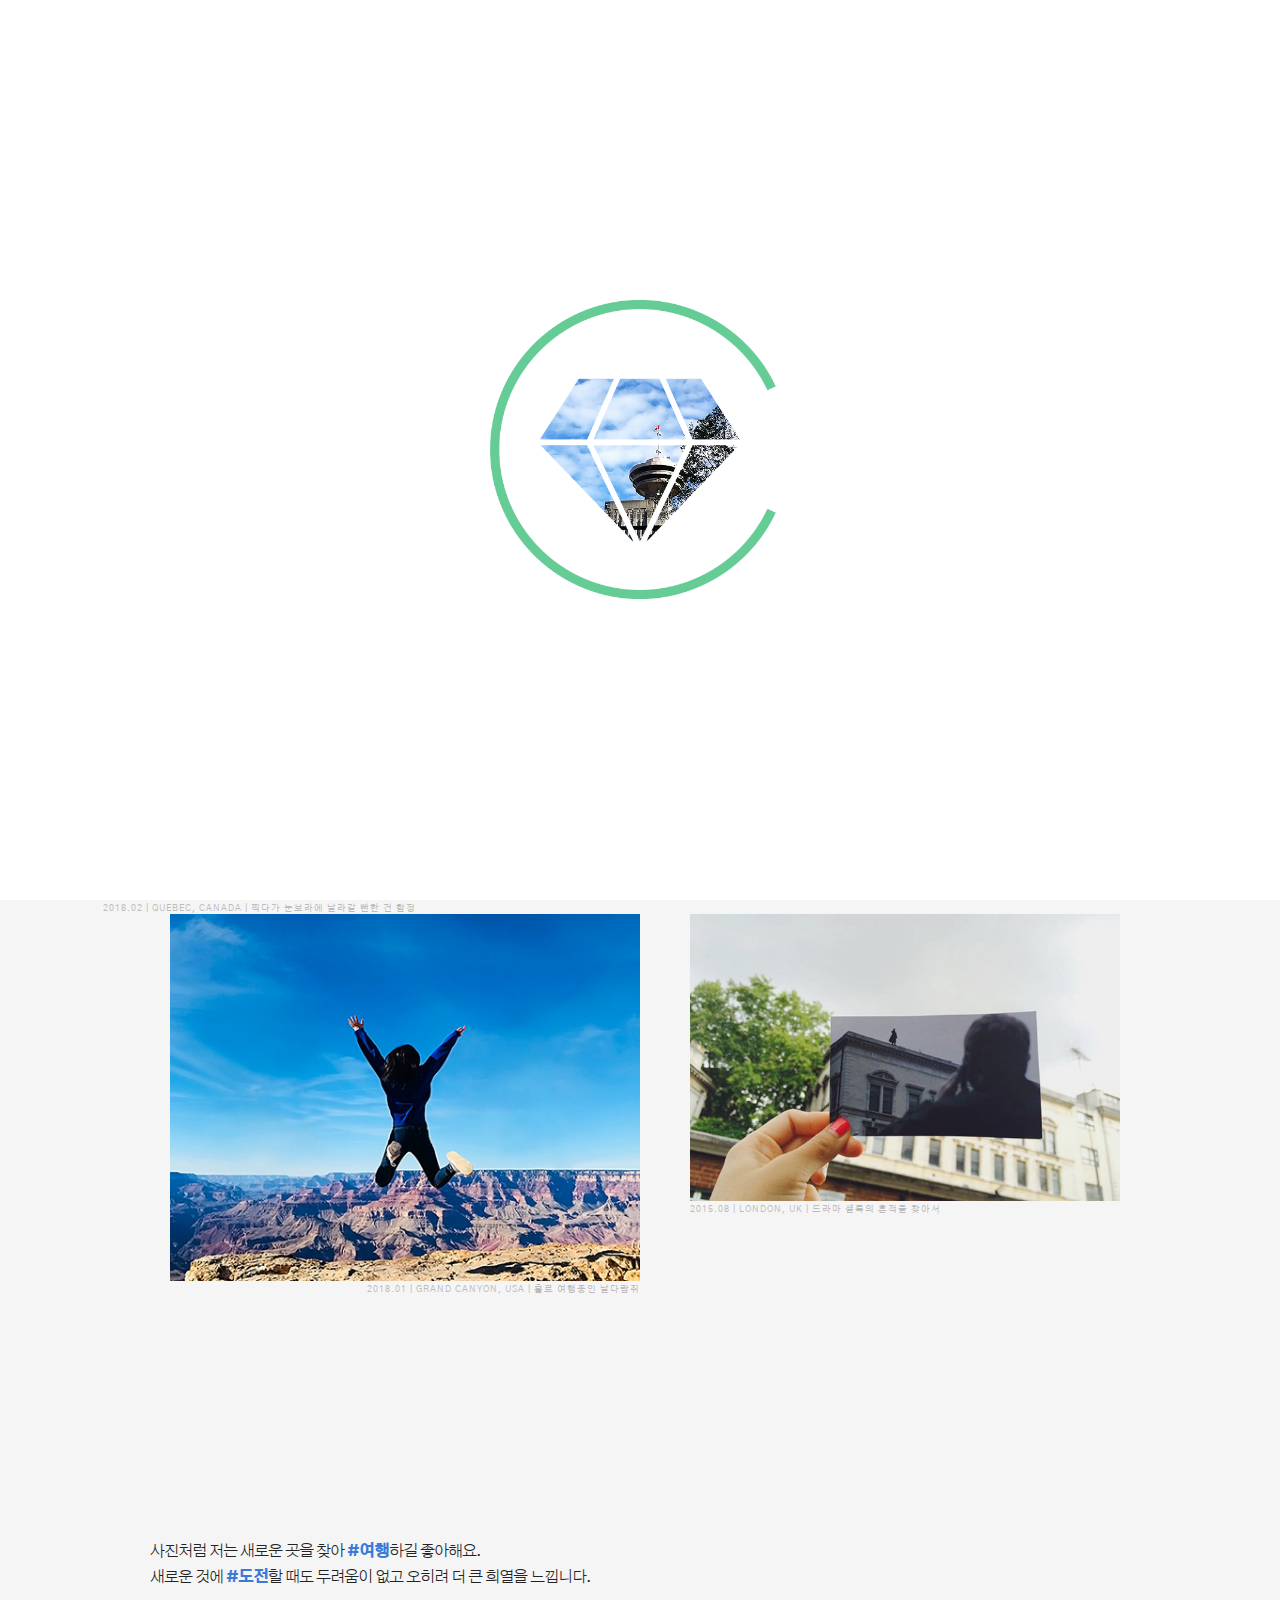
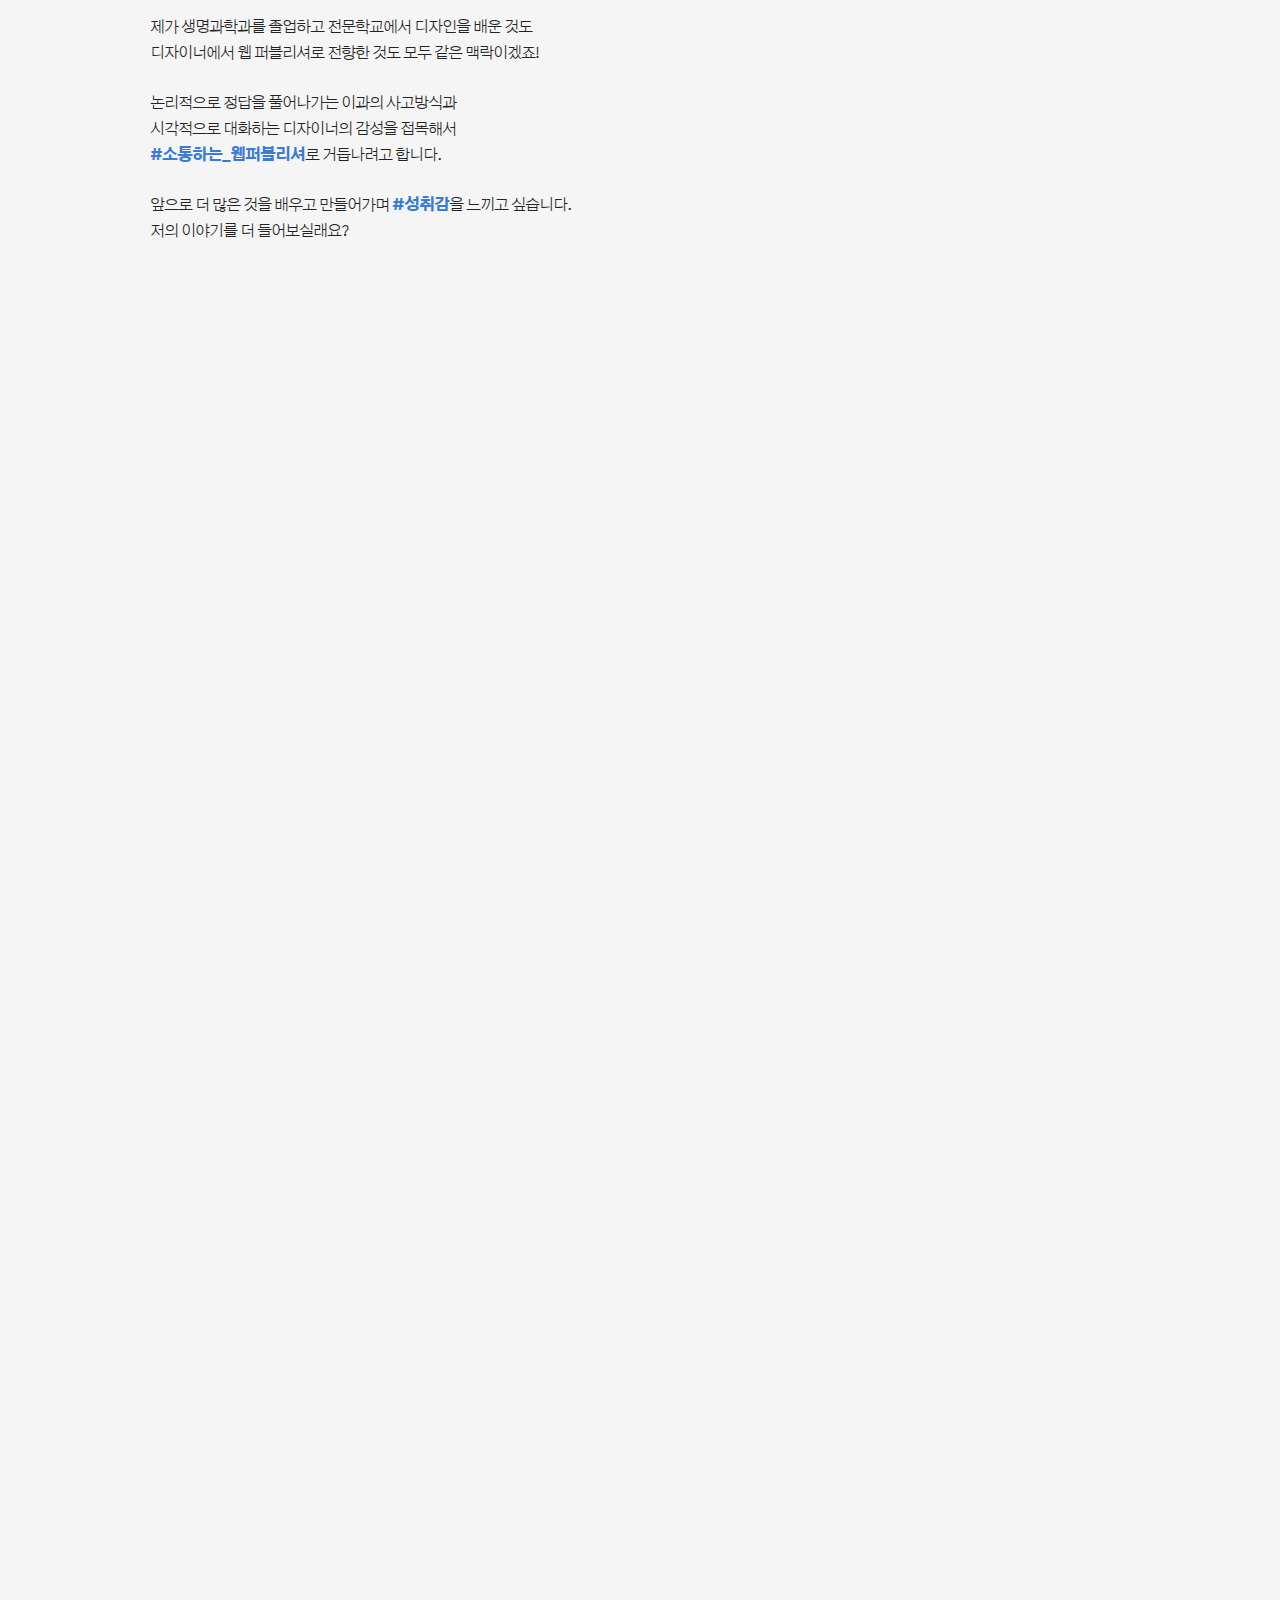
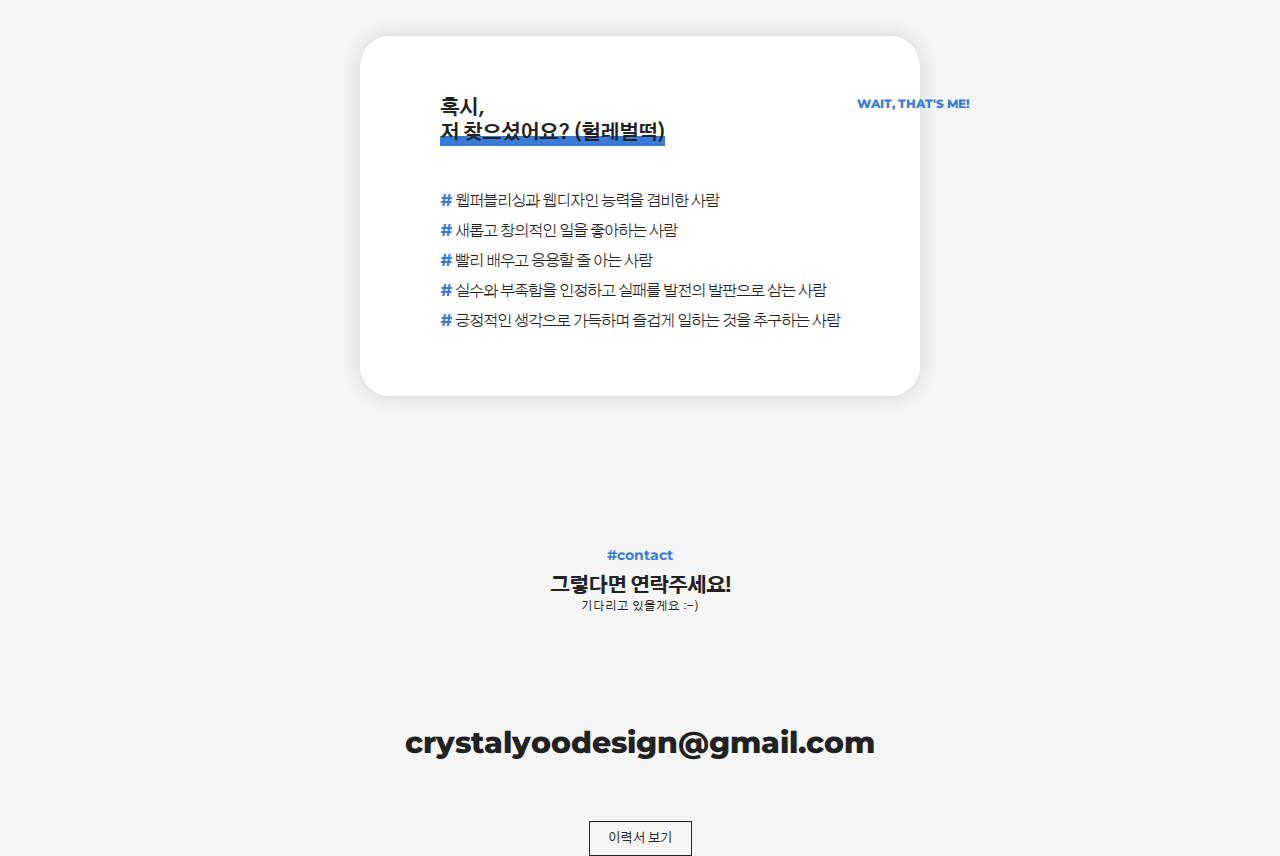
==== index.html @ b1b0efd7 "Add files via upload" ====
<!DOCTYPE HTML>
<html lang='ko'>
<head>
	<title>유수정 | 웹퍼블리셔 포트폴리오</title>
	<meta charset='utf-8'>
	<meta name='viewport' content='width=device-width, initial-scale=1.0'>
	
	<meta name='Title' content="Crystal's Portfoli">
	<meta name='Subject' content='포트폴리오'>
	<meta name='Publisher' content='유수정'>
	<meta name='Location' content='Seoul Korea'>
	<meta name='Author' content='유수정'>
	<meta name='Author-Date' content='2020-04-15'>
	<meta name='Copyright' content='유수정'>
	<meta name='Description' content='포트폴리오, 웹퍼블리셔, 웹디자인, 웹퍼블리싱, UI디자인'>
	<meta name='Classification' content='웹표준 원페이지형 웹사이트제작'>
	<meta name='Keywords' content='포트폴리오, 웹퍼블리셔, 웹디자인, 웹퍼블리싱, UI디자인'>
	<meta name='Robots' content='noindex,nofollow'>
	
	<link rel='shortcut icon' href='img/logo.png'>
	<link rel='apple-touch-icon' href='img/logo.png'>
	
	<link href='./css/style.css' rel='stylesheet' type='text/css'>
	<link href='./css/responsive.css' rel='stylesheet' type='text/css'>

	<script src="https://code.jquery.com/jquery-2.2.4.min.js" integrity="sha256-BbhdlvQf/xTY9gja0Dq3HiwQF8LaCRTXxZKRutelT44=" crossorigin="anonymous"></script>
	<script src='js/index.js'></script>
</head>
<body>
	<div id='landing'>
		<div class='logo logoBg'><img src='img/landing/landing_logo0.png' alt='Crystal Logo'></div>
		<div class='logo logoIn'><img src='img/landing/landing_logo1.png'></div>
		<div class='logo logoOut'><img src='img/landing/landing_logo2.png'></div>
		<div class='logo logoColor'><img src='img/landing/landing_logo3.png'></div>
		<div class='txt txtLeft'><span>HI, THERE!</span></div>
		<div class='txt txtRight'><span>I'M CRYSTAL</span></div>
	</div>
	<div id='landingQuebec'>
		<h1>
			안녕하세요!<br>새롭고 즐거운 일을 찾아 여행하는<br><span class='txtBold'>웹 퍼블리셔 &amp; 웹 디자이너<br>유수정</span>입니다
		</h1>
		<div class='scroll'>
			<div class='line'></div>
			<div class='text'>scroll down</div>
		</div>
	</div>

	<header class='addFrame clearfloat'>
		<div>
			<a href='index.html'><img src='img/logo.png' alt='Crystal Logo'></a>
			<div class='navBtn-wrap'>
				<a href='javascript:void(0);' class='navBtn'>
					<span>
						<i class='navBar navBar1'></i>
						<i class='navBar navBar2'></i>
						<i class='navBar navBar3'></i>
					</span>
				</a>
			</div>
		</div>
		<nav>
			<ul>
				<li><a href='#about'>ABOUT</a></li>
				<li><a href='#skills'>SKILLS</a></li>
				<li><a href='#work'>WORK</a></li>
				<li><a href='#contact'>CONTACT</a></li>
			</ul>
		</nav>
	</header>

	<main>
		<section id='about'>
			<span class='caption'>2018.02  | QUEBEC, CANADA  |  찍다가 눈보라에 날라갈 뻔한 건 함정</span>
			<div>
				<div class='pic pic1'>
					<img src='img/about/01.jpg' alt='Photo in Grand Canyon'>
					<span class='caption'>2018.01  |  GRAND CANYON, USA  |  홀로 여행중인 날다람쥐</span>
				</div>
				<div class='pic pic2'>
					<img src='img/about/02.jpg' alt='Photo in London'>
					<span class='caption'>2015.08  | LONDON, UK  |  드라마 셜록의 흔적을 찾아서</span>
				</div>
				<div class='content'>
					<p>
						사진처럼 저는 새로운 곳을 찾아 <span class='accent'>#여행</span>하길 좋아해요.<br>
						새로운 것에 <span class='accent'>#도전</span>할 때도 두려움이 없고 오히려 더 큰 희열을 느낍니다.
					</p>
					<p>
						제가 생명과학과를 졸업하고 전문학교에서 디자인을 배운 것도<br>
						디자이너에서 웹 퍼블리셔로 전향한 것도 모두 같은 맥락이겠죠!
					</p>
					<p>
						논리적으로 정답을 풀어나가는 이과의 사고방식과<br>
						시각적으로 대화하는 디자이너의 감성을 접목해서<br>
						<span class='accent'>#소통하는_웹퍼블리셔</span>로 거듭나려고 합니다.
					</p>
					<p>
						앞으로 더 많은 것을 배우고 만들어가며 <span class='accent'>#성취감</span>을 느끼고 싶습니다.<br>
						저의 이야기를 더 들어보실래요?
					</p>
				</div>
			</div>
		</section>

		<section id='skills'>
			<h2><span class='label'>#skills</span>제가 좋아하고 잘하는 일은 이렇습니다!</h2>
			<div>
				<ul class='clearfloat'>
					<li>
						<div>
							<i><img src='img/icons/i-web.png'></i>
							<h3>WEB<br>PUBLISHING</h3>
							<div class='clearfloat'>
								<div class='line'></div>
								<div class='text'>
									<p>HTML, CSS, Javascript를 기반으로 한 <span class='txtBold'>반응형 웹사이트</span>를 <span class='txtBold'>웹 표준</span>에 맞춰 코딩합니다. <span class='txtBold'>검색엔진에 최적화</span>될 수 있도록, 또한 <span class='txtBold'>여러 브라우저</span>에서 잘 보일 수 있도록 <span class='txtBold'>웹 접근성</span>을 고려해 제작합니다.</p>
								</div>
							</div>
						</div>
					</li>
					<li>
						<div>
							<i><img src='img/icons/i-graphic.png'></i>
							<h3>WEB<br>DESIGN</h3>
							<div class='clearfloat'>
								<div class='line'></div>
								<div class='text'>
									<p>그리드를 이용한 <span class='txtBold'>UI 디자인</span>에 특히 자신 있습니다. <span class='txtBold'>사용자가 쉽게</span> 사용할 수 있는 디자인을 연구합니다. 언제 어디서든 <span class='txtBold'>색상, 폰트, 배치, 내용 전달</span>부터 확인하는 디자이너 형 직업병을 앓고 있습니다. </p>
								</div>
							</div>
						</div>
					</li>
					<li>
						<div>
							<i><img src='img/icons/i-comm.png'></i>
							<h3>COMM-<br>UNICATION</h3>
							<div class='clearfloat'>
								<div class='line'></div>
								<div class='text'>
									<p><span class='txtBold'>웹·그래픽 디자이너</span>이자 <span class='txtBold'>마케터</span>로서의 경력과 <span class='txtBold'>타 파트와의 협업</span> 경험을 바탕으로 디자이너와 개발자를 연결하는 웹 퍼블리셔를 잘 맡을 수 있습니다. <span class='txtBold'>한국어</span>와 <span class='txtBold'>영어</span>를 원어민 수준으로 구사합니다.</p>
								</div>
							</div>
						</div>
					</li>
				</ul>
			</div>
		</section>

		<section id='work'>
			<h2><span class='label'>#work</span>제가 코딩한 웹사이트를 보여드릴게요.</h2>
			<div class='wContent'>
				<div class='row row1 clearfloat'>
					<div class='col colI'>
						<div class='web'><img src='img/work/raontech.png' alt='RAONTECH Website Preview'></div>
						<div class='mobile'><img src='img/work/raontech_m.png' alt='RAONTECH Mobile Preview'></div>
					</div>
					<div class='col colT'>
						<div>
							<h3>RAONTECH</h3>
							<p>주식회사 라온텍의 마이크로디스플레이 제품 소개 웹사이트</p>
							<ul>
								<li>웹사이트 기획 및 디자인</li>
								<li>HTML, CSS, PHP, Javascript 코딩</li>
								<li>반응형 웹사이트</li>
								<li>컨텐츠 제작 (제품 사진, 영문 카피라이트 작성)</li>
							</ul>
							<a href='#'>자세히 보기</a>
							<a href='http://www.raon.io/microdisplay' target='_blank'>실제 사이트</a>
						</div>
					</div>
				</div>
				<div class='row row2 clearfloat'>
					<div class='col colI'>
						<div class='web'><img src='img/work/incranbo.png' alt='Incranbo Website Preview'></div>
						<div class='mobile'><img src='img/work/incranbo_m.png' alt='Incranbo Mobile Preview'></div>
					</div>
					<div class='col colT'>
						<div>
							<h3>INCRANBO</h3>
							<p>웹 템플릿 디자인을 참고하여 제작한 가상의 웹사이트</p>
							<ul>
								<li>반응형 웹사이트</li>
								<li>HTML, CSS, Jquery코딩</li>
								<li>이미지 갤러리</li>
								<li>다양한 웹애니메이션</li>
							</ul>
							<a href='#'>자세히 보기</a>
							<a href='http://crystalyoo.dothome.co.kr/incranbo' target='_blank'>라이브 예시</a>
						</div>
					</div>
				</div>
				<div class='row row1 clearfloat'>
					<div class='col colI'>
						<div class='web webAlone'><img src='img/work/interpark.png' alt='Interpark Website Preview'></div>
					</div>
					<div class='col colT'>
						<div>
							<h3>INTERPARK</h3>
							<p>실제 인터파크 티켓 웹사이트를 똑같이 만들어 본 예시</p>
							<ul>
								<li>HTML, CSS, Javascript 코딩</li>
								<li>2 Depth 메뉴 예시</li>
								<li>다양한 메뉴 전환 기능</li>
								<li>Jquery 쿠키 사용 예시</li>
							</ul>
							<a href='#'>자세히 보기</a>
							<a href='http://crystalyoo.dothome.co.kr/interpark' target='_blank'>라이브 예시</a>
						</div>
					</div>
				</div>
				<div class='row row2 clearfloat'>
					<div class='col colI'>
						<div class='web'><img src='img/work/europe.png' alt='Europe Website Preview'></div>
						<div class='mobile'><img src='img/work/europe_m.png' alt='Europe Mobile Preview'></div>
					</div>
					<div class='col colT'>
						<div>
							<h3>EUROPE, 2015</h3>
							<p>유명 프레임워크를 적용하여 제작한 개인 웹사이트</p>
							<ul>
								<li>반응형 웹사이트</li>
								<li>HTML, CSS, Jquery 코딩</li>
								<li>Bootstrap을 이용한 배치</li>
								<li>Masonry를 이용한 이미지 갤러리</li>
							</ul>
							<a href='#'>자세히 보기</a>
							<a href='http://crystalyoo.dothome.co.kr/europe' target='_blank'>실제 사이트</a>
						</div>
					</div>
				</div>
				<div class='row row3 clearfloat'>
					<div class='col colT'>
						<div>
							<h3>PORTFOLIO SITE</h3>
							<p>물론<br>이 포트폴리오 웹사이트도<br>제가 직접 코딩했습니다.</p>
							<a href='#'>자세히 보기</a>
						</div>
					</div>
				</div>
			</div>
		</section>

		<section id='contact'>
			<div class='strength'>
				<div>
					<h3>혹시,<br>저 찾으셨어요? (헐레벌떡)<i></i></h3>
					<span>WAIT, THAT'S ME!</span>
					<ul>
						<li><span class='accent'>#</span> 웹퍼블리싱과 웹디자인 능력을 겸비한 사람</li>
						<li><span class='accent'>#</span> 새롭고 창의적인 일을 좋아하는 사람</li>
						<li><span class='accent'>#</span> 빨리 배우고 응용할 줄 아는 사람</li>
						<li><span class='accent'>#</span> 실수와 부족함을 인정하고 실패를 발전의 발판으로 삼는 사람</li>
						<li><span class='accent'>#</span> 긍정적인 생각으로 가득하며 즐겁게 일하는 것을 추구하는 사람</li>
					</ul>
				</div>
			</div>
			<h2><span class='label'>#contact</span>그렇다면 연락주세요!</h2>
			<p>기다리고 있을게요 :-)</p>
			<div class='mail'>
				<a href='mailto:crystalyoodesign@gmail.com'>crystalyoodesign@gmail.com</a>
			</div>
			<a href='' class='resume' target='_blank'>이력서 보기</a>
		</section>
	</main>

	<div class='frameSide frameLeft addFrame'></div>
	<div class='frameSide frameRight addFrame'></div>

	<footer class='addFrame'>
		<div class='clearfloat'>
			<div class='language'>
				<ul>
					<li><a href='#' class='active'>KOR</a></li>
					<li><a href='#'>ENG</a></li>
				</ul>
			</div>
			<div class='link'>
				<ul>
					<li><a href='mailto:crystalyoodesign@gmail.com'>EMAIL</a></li>
					<li><a href='https://www.linkedin.com/in/crystal-yoo-40b800122/' target="_blank">LINKEDIN</a></li>
				</ul>
			</div>
		</div>
	</footer>
</body>
</html>
---- css/style.css ----
@charset "utf-8";
@import  "default.css";
@import url('https://fonts.googleapis.com/css2?family=Gothic+A1:wght@300;400;800&family=Montserrat:wght@400;700&display=swap');

h2{font-size: 20px;font-weight: 800;letter-spacing: -1px;}
body{background: #f5f5f5;}
span.label{display:block;margin-bottom:10px;font-size:14px;font-family:'Montserrat', sans-serif;font-weight:700;color:#3a7bd8;letter-spacing: 0;}
.accent{font-weight:800;color:#3a7bd8;}

/* Landing */
#landing{background:#fff;position:relative;width: 100%;height: 100%;}
#landing>.logo{position:absolute;width: 300px;height: 300px;top:50%;left:50%;margin:-150px;}
#landing>.logo>img{width: 100%;}
#landing>.logoOut,#landing>.logoColor{display: none;}
#landing>.txt{position: absolute;width: 340px;top:50%;height: 55px;margin-top: -40px;font-family:'Montserrat', sans-serif;font-weight:700;overflow: hidden;text-align: center;}
#landing>.txt>span{display:block;font-size: 45px;position:relative;left:0;color:#66cc96;letter-spacing: 3px;}
#landing>.txtLeft{left:20%;margin-left: -170px;}
#landing>.txtLeft>span{left:100%;}
#landing>.txtRight{left:80%;margin-left: -170px;}
#landing>.txtRight>span{left:-100%;}

/* Landing Animation */
#landing>.logoInA{animation:logoInAni 1s cubic-bezier(0.280, 0.840, 0.420, 1);}
#landing>.logoOutA1{animation:logoOutAni1 1s linear;}
#landing>.logoOutA2{animation:logoOutAni2 2s ease-out;}
@keyframes logoInAni{0%{transform:scale(1,1) translateY(0);}10%{transform:scale(1.1,.9) translateY(0);}30%{transform:scale(.9,1.1) translateY(-100px);}50%{transform:scale(1.05,.95) translateY(0);}57%{transform:scale(1,1) translateY(-7px);}64%{transform:scale(1,1)translateY(0);}100%{transform:scale(1,1) translateY(0); }}
@keyframes logoOutAni1{0%{transform:rotate(0deg);opacity: 0;} 100%{transform:rotate(360deg);opacity:0.8;}}
@keyframes logoOutAni2{0%{transform:rotate(0deg);opacity: 0.8;} 100%{transform:rotate(360deg);opacity: 1;}}

/* Landing Quebec*/
#landingQuebec{display:none;background:url(../img/landing/quebec.jpg) center bottom;background-size:cover;position:absolute;top:0;left:0;width: 100%;height: 100%;}
#landingQuebec>h1{opacity:0;position:fixed;top:160px;right:100px;letter-spacing: -3px;font-weight: 300;font-size: 36px;text-align: right;}
#landingQuebec>.scroll{position:absolute;top:0;left:97px;}
#landingQuebec>.scroll>.line{width: 1px;height: 80px;display: block;}
#landingQuebec>.scroll>.line:before{content: '';width: 1px;height: 50%;top: 0;background: #222;display: block;animation: downWipe 2s ease-in-out infinite;}
#landingQuebec>.scroll>.text{margin-left:-28px;margin-top:26px;transform:rotate(-90deg);font-size:9px;font-family:'Montserrat', sans-serif;font-weight:700;}
@keyframes downWipe {0%{height: 0;}50%{height: 100%;}70%{height: 100%;transform: scaleY(0.5);transform-origin: bottom;}100%{height: 100%;transform: scaleY(0);transform-origin: bottom;}}

/* Frame */
header,footer{z-index:3;position:fixed;left:0;width: 100%;height: 100px;background: #fff;}
header{top:0;}
footer{bottom: 0;}
.addFrame{display: none;}
.frameSide{z-index:4;position:fixed;top:100px;width: 100px;height:calc(100vh - 200px);background: #fff;}
.frameLeft{left:0;}
.frameRight{right:0;}

/* Header */
header{}
header>div{padding: 0 100px;}
header>div>a{float: left;display: block;width: 30px;padding: 35px 0;}
header>div>a>img{width: 100%;}

/* Nav Btn */
header>div>.navBtn-wrap{float:right;width: 26px;height: 16px;margin:42px 0;transition:all 0.3s;}
header>div>.navBtn-wrap>a{}
header>div>.navBtn-wrap>a>span{position: relative;display: block;width: 100%;height: 16px;}
header>div>.navBtn-wrap>a>span>i{position:absolute;right:0;display:block;width:100%;height: 2px;background: #66cc96;}
header>div>.navBtn-wrap>a>span>i.navBar1{top:0;transition:all 0.3s;}
header>div>.navBtn-wrap>a>span>i.navBar2{top:50%;margin-top:-1px;opacity:1;transition:all 0.3s;}
header>div>.navBtn-wrap>a>span>i.navBar3{bottom:0;width:60%;transition:all 0.3s;}
header>div>.navBtn-wrap>a>span>i.navBar1.navActive{top:50%;margin-top:-1px;transform:rotate(45deg);transition:all 0.3s;}
header>div>.navBtn-wrap>a>span>i.navBar2.navActive{opacity:0;transition:all 0.3s;}
header>div>.navBtn-wrap>a>span>i.navBar3.navActive{bottom:50%;width:100%;margin-bottom:-1px;transform:rotate(-45deg);transition:all 0.3s;}

/* Nav */
nav{display:none;position:absolute;top:100px;right:-12px;width: 112px;height: calc(100vh - 200px);background: #66cc96;font-family:'Montserrat', sans-serif;font-weight:700;}
nav>ul{padding:10px 20px;}
nav>ul>li{text-align: center;margin:20px 0;}
nav>ul>li>a{color:#fff;opacity:1;transition: all 0.3s;}
nav>ul>li>a:hover{color:#fff;opacity:0.3;text-decoration: line-through;}

/* About */
#about{position:relative;margin:0 auto;width:calc(100% - 200px);height: 100%;overflow:hidden;}
#about span.caption{display:block;font-size: 9px;color:#bbb;margin-top: 3px;letter-spacing: 1px;}
#about>span{margin-left:3px;}
#about>div{position:relative;max-width: 1200px;margin: 0 auto;}
#about>div>.pic{display:inline-block;position: absolute;height: auto;}
#about>div>.pic>img{width:100%;}
#about>div>.pic1{right:50%;margin-right:40px;width: 550px;}
#about>div>.pic2{left:50%;margin-left:50px;width: 500px;}
#about>div>.pic1>span{text-align:right;}
#about>div>.pic2>span{text-align:left;}
#about>div>.content{padding:600px 0 30px 50px;}
#about>div>.content>p{margin:25px 0;font-size:16px;letter-spacing: -1px;line-height:1.6;font-weight: 300;}

/* Skills */
#skills{margin: 230px 100px 0;}
#skills>h2{text-align: center;opacity: 0;}
#skills>div{margin-top: 100px;}
#skills>div>ul{max-width: 900px;margin: 0 auto;}
#skills>div>ul>li{opacity:0;float: left;width: 33.333%;}
#skills>div>ul>li>div{padding: 50px 40px;margin:0 20px;background: #fff;box-shadow: 0 0 20px rgba(0,0,0,0.15);border-radius: 25px;}
#skills>div>ul>li>div>i{display:inline-block;}
#skills>div>ul>li>div>i>img{margin:0 auto;width: 54px;}
#skills>div>ul>li>div>h3{padding:27px 0 40px;color: #3a7bd8;font-size:26px;line-height:1;font-family:'Montserrat', sans-serif;font-weight: 800;}
#skills>div>ul>li>div>div>.line{float:left;display: block;width:1px;background:none;}
#skills>div>ul>li>div>div>.addLine:before{animation: skillLAni 1s ease-in-out;content:'';width: 1px;height:100%;display: block;background: #3a7bd8;}
#skills>div>ul>li>div>div>.text{padding-left:15px;height: 100%;overflow: hidden;}
#skills>div>ul>li>div>div>.text>p{position:relative;left:calc(-100% - 15px);width:calc(100% - 15px);font-weight:300;font-size: 14px;line-height: 1.6;letter-spacing: -0.8px;}
#skills>div>ul>li>div>div>.text>p.addP{left:0;animation: skillPAni 1s ease-in-out;}
@keyframes skillLAni{0%{height: 0}100%{height: 100%;}}
@keyframes skillPAni{0%{left:calc(-100% - 15px);}100%{left:0;}}

/* Work */
#work{width:100%;overflow:hidden;margin-top: 230px;}
#work>h2{opacity:0;text-align: center;}
#work>div>.row{margin:150px 0 200px;opacity: 0;}
#work>div>.row>.col{width:50%;}
#work>div>.row1>.colI,#work>div>.row2>.colT{float: left;}
#work>div>.row1>.colT,#work>div>.row2>.colI{float: right;}
#work>div>.row h3{font-size:42px;font-family:'Montserrat', sans-serif;font-weight: 800;}
#work>div>.row a{display:inline-block;font-size:13px; letter-spacing: -0.5px;background: none;border:1px solid #222;line-height:1;padding:10px 18px;transition:all 0.6s;}
#work>div>.row a:last-child{margin-left:15px;}
#work>div>.row a:hover{background:#222;color:#fff;transition:all 0.6s;}

#work>div>.row>.colI>div{position:relative;border-radius:30px;box-shadow:0 0 20px rgba(0,0,0,0.15);}
#work>div>.row>.colI>div>img{width: 100%;}
#work>div>.row>.colI>.web{width: 100%;}
#work>div>.row>.colI>.mobile{margin-top:-42%;width: 30%;}
#work>div>.row>.colT>div{padding: 10% 80px 0;}
#work>div>.row>.colT>div>p{margin-top:3px;font-size:13px;letter-spacing: -1px;}
#work>div>.row>.colT>div>ul{margin:40px 0;letter-spacing: -1px;}
#work>div>.row>.colT>div>ul>li{font-size:15px;margin: 6px 0;}

#work>div>.row1>.colI>.web{margin-left:-10%;}
#work>div>.row1>.colI>.webAlone{margin-left:0;}
#work>div>.row1>.colI>.mobile{margin-left:70%;}
#work>div>.row1>.colT>div>ul{padding-left:15px;border-left:1px solid #3a7bd8;}
#work>div>.row2>.colI>.web{margin-left:10%;}
#work>div>.row2>.colT{text-align: right;}
#work>div>.row2>.colT>div>ul{padding-right:15px;border-right:1px solid #3a7bd8;}
#work>div>.row3>.col{text-align: center;margin: 0 auto;}
#work>div>.row3>.col>div>p{margin:30px 0;line-height:1.3;font-size: 20px;}

/* Contact */
#contact{margin:50px 0 230px;padding:0 100px;text-align: center;}
#contact>.strength{position:relative;width:560px;margin:0 auto;text-align: left;background: #fff;box-shadow: 0 0 20px rgba(0,0,0,0.15);border-radius: 30px;}
#contact>.strength>div{padding:60px 60px 55px 80px;}
#contact>.strength>div>h3{font-size: 20px;letter-spacing: -1px;display: inline-block;}
#contact>.strength>div>h3>i{display: block;width: 100%;height: 10px;margin-top:-10px;background: #3a7bd8;}
#contact>.strength>div>span{position:absolute;right:0;margin-right:-50px;color:#3a7bd8; font-family:'Montserrat', sans-serif;font-weight: 800;}
#contact>.strength>div>ul{margin-top: 45px;}
#contact>.strength>div>ul>li{font-size:16px;font-weight:300;margin: 10px 0;letter-spacing: -1px;}

#contact>h2{margin-top: 150px;}
#contact>.mail{margin:100px 0 50px;}
#contact>.mail>a{display: inline-block;animation:mailAni 1s infinite;padding:10px;font-family:'Montserrat', sans-serif;font-weight: 800;font-size:30px;opacity:1;transition:all 0.6s;}
#contact>.mail>a:hover{transform: translateY(-15px);}
@keyframes mailAni{0%{color:#222;}50%{color:#66cc96;}100%{color:#222;}}
#contact>a.resume{display:inline-block;font-size:13px; letter-spacing: -0.5px;background: none;border:1px solid #222;line-height:1;padding:10px 18px;transition:all 0.6s;}
#contact>a.resume:hover{background:#222;color:#fff;transition:all 0.6s;}

/* Footer */
footer{display: none;}
footer>div{padding: 42px 100px;}
footer>div>div>ul>li{display: inline-block;}
footer>div>div>ul>li:first-child{margin-right: 10px;}
footer>div>div>ul>li>a{opacity:1;transition: all 0.3s;display:block;height:15px;font-size: 12px;font-family:'Montserrat', sans-serif;font-weight: 800;color:#aaaaaa;}
footer>div>div>ul>li>a:hover{opacity:0.5;transition: all 0.3s;color:#aaaaaa;}
footer>div>.language{float:left;}
footer>div>.language>ul>li>a.active{color:#66cc96;}
footer>div>.language>ul>li>a.active:hover{opacity:1;}
footer>div>.link{text-align:right;float:right;}


/* 공통 animation */
.come-in{
    -webkit-transform: translateY(150px);
    -moz-transform: translateY(150px);
    -ms-transform: translateY(150px);
    -o-transform: translateY(150px);
    transform: translateY(150px);
    -webkit-animation: card-come-in ease 3s forwards;
    -moz-animation: card-come-in ease 3s forwards;
    -ms-animation: card-come-in ease 3s forwards;
    -o-animation: card-come-in ease 3s forwards;
    animation: card-come-in ease 3s forwards;
  }

  @-webkit-keyframes card-come-in {0% {opacity:0;}10% {opacity:0;}100% {-webkit-transform: translateY(0);opacity: 1;}}
  @-moz-keyframes card-come-in {0% {-moz-opacity:0;}10% {-moz-opacity:0;}100% {-moz-transform: translateY(0);-moz-opacity: 1;}}
  @-ms-keyframes card-come-in {0% {opacity:0;}10% {opacity:0;}100% {-ms-transform: translateY(0);opacity: 1;}}
  @-o-keyframes card-come-in {0% {opacity:0;}10% {opacity:0;}100% {-o-transform: translateY(0);opacity: 1;}}
  @keyframes card-come-in {0% {opacity:0;}10% {opacity:0;}100% {transform: translateY(0);opacity: 1;}}
---- css/responsive.css ----
@charset "utf-8";

@media all and (max-width:1440px){ /*1201-1440*/
	#about>div>.pic1{margin-right:0;width: 470px;}
	#about>div>.pic2{width: 430px;}
}

@media all and (max-width:1200px){ /*993-1200*/
	#landing>.logo{width: 260px;height: 260px;margin:-130px;}
	#landing>.txt{margin-top: -26px;}
	#landing>.txt>span{font-size: 38px;}
	#about>div>.pic1{margin-right:-10px;width: 430px;}
	#about>div>.pic2{margin-left:40px;width: 400px;}
	#about>div>.content{padding:550px 0 30px 50px;}
	#skills>div>ul{max-width: 500px;padding:0 30px;}
	#skills>div>ul>li{width: 100%;}
	#skills>div>ul>li>div{margin:20px 0;}
	#skills>div>ul>li>div{padding: 40px 50px;}
	#skills>div>ul>li>div>h3{display:inline-block;padding:0 15px;}
	#skills>div>ul>li>div>div{padding-top: 30px;}
	#work>div>.row>.colT>div{padding: 7% 40px 0;}
}

@media all and (max-width:992px){ /*599-992*/
	header,footer{height: 50px;}
	.frameSide{top:50px;width:50px;height: calc(100vh - 100px);}
	header>div{padding: 0 50px;}
	header>div>a{width: 25px;padding: 13px 0;}
	header>div>.navBtn-wrap{margin: 17px 0;}
	nav{top:50px;right:-62px;height: calc(100vh - 100px);}
	footer>div{padding: 17px 50px;}

	#landing>.txt{left:50%;}
	#landing>.txtLeft{top:25%;}
	#landing>.txtRight{top:75%;}
	#landingQuebec>.scroll{left:47px;}
	#landingQuebec>h1{right: 20px;font-size: 30px;}
	#about{width:calc(100% - 100px);}
	#about>div>.pic1{width: 360px;}
	#about>div>.pic2{width: 260px;}
	#about>div>.content{padding:500px 0 30px 30px;}
	#about>div>.content>p{font-size: 15px;max-width: 450px;margin: 20px auto;}
	#skills{margin: 150px 50px 0;}
	#skills>div{margin-top: 80px;}
	#work>div>.row{margin:100px 50px 150px;width:calc(100% - 100px);}
	#work>div>.row h3{font-size:36px;}
	#work>div>.row>.col{width:100%;float:left;margin:10px auto 0;text-align: left;}
	#work>div>.row>.colI>.web{width: 66%;margin-left:14%;}
	#work>div>.row>.colI>.mobile{width:20%;margin-top:-29%;margin-left:67%;}
	#work>div>.row>.colT>div{padding: 5% 30px 0;max-width: 350px;margin: 0 auto;}
	#work>div>.row>.colT>div>ul{padding:0 0 0 15px;border-left:1px solid #3a7bd8;border-right:none;}
	#work>div>.row>.colT>div>ul>li{font-size:14px;}
	#work>div>.row3>.col{text-align: left;}
	#work>div>.row3>.col>div>p{font-size: 16px;}
	#work>div>.row3 a:last-child{margin-left: 0;}
	#contact{margin:30px 0 150px;padding: 0 50px;}
	#contact>.strength{width:420px;}
	#contact>.strength>div{padding:35px 15px 25px 35px;}
	#contact>.strength>div>span{padding:35px 20px 25px 30px;}
	#contact>.strength>div>ul{margin-top: 37px;}
	#contact>.strength>div>ul>li{font-size: 14px;margin: 8px 0;}
	#contact>.mail>a{font-size: 24px;}
}

@media all and (max-width:600px){ /*0-600*/
	h2{font-size: 16px;}
	.frameSide{width: 20px;}
	header>div{padding: 0 20px;}
	footer>div{padding: 17px 20px;}
	#landing>.logo{width: 140px;height: 140px;margin:-70px;}
	#landing>.txt{margin-top: -16px;height:40px;}
	#landing>.txt>span{font-size: 23px;}
	#landingQuebec>.scroll{left:17px;}
	#landingQuebec>.scroll>.line{height: 50px;}
	#landingQuebec>h1{top:110px;right: 15px;font-size: 19.5px;}
	#about{width:calc(100% - 40px);}
	#about span.caption{text-align: right;}
	#about>div>.pic{position: relative;width: 100%;left:0;right: 0;margin: 0;}
	#about>div>.pic1{margin-top: 100px;}
	#about>div>.pic2{margin-top: 50px;}
	#about>div>.pic2>span{text-align:right;}
	#about>div>.content{padding:50px 20px 0;}
	#about>div>.content>p{margin:15px 0;font-size: 12px;}
	#skills{margin: 120px 20px 0;}
	#skills>div{margin-top: 35px;}
	#skills>div>ul{padding: 0 20px;}
	#skills>div>ul>li>div{padding: 25px 30px;margin:10px 0;}
	#skills>div>ul>li>div>i>img{width: 40px;}
	#skills>div>ul>li>div>h3{padding:0 0 0 10px;font-size: 20px;}
	#skills>div>ul>li>div>div{padding-top: 15px;}
	#skills>div>ul>li>div>div>.text>p{width: 100%;font-size:12px;}
	#work{margin-top: 120px;}
	#work>div>.row{margin:50px 20px 80px;width:calc(100% - 40px);}
	#work>div>.row h3{font-size:30px;}
	#work>div>.row>.colI>.web{width: 72%;margin-left:10%;}
	#work>div>.row>.colI>.mobile{margin-left:70%;}
	#work>div>.row>.colT>div>p{font-size: 11px;}
	#work>div>.row>.colT>div>ul{margin: 20px 0;}
	#work>div>.row>.colT>div>ul>li{font-size:12px;}
	#work>div>.row a{font-size: 12px;}
	#work>div>.row3>.col>div>p{font-size: 12px;margin:20px 0;}
	#contact{margin:50px 0 150px;padding: 0 20px;}
	#contact>h2{margin-top: 100px;}
	#contact>.strength{width: calc(100% - 40px);}
	#contact>.strength>div{padding:35px 25px 20px;}
	#contact>.strength>div>h3{font-size: 16px;height: 8px;margin-top: -8px;}
	#contact>.strength>div>span{display: none;}
	#contact>.strength>div>ul>li{font-size: 12px;}
	#contact>.mail{margin: 50px 0;}
	#contact>.mail>a{font-size: 16px;padding:10px 0;}
	#contact>a.resume{font-size: 12px;}
}
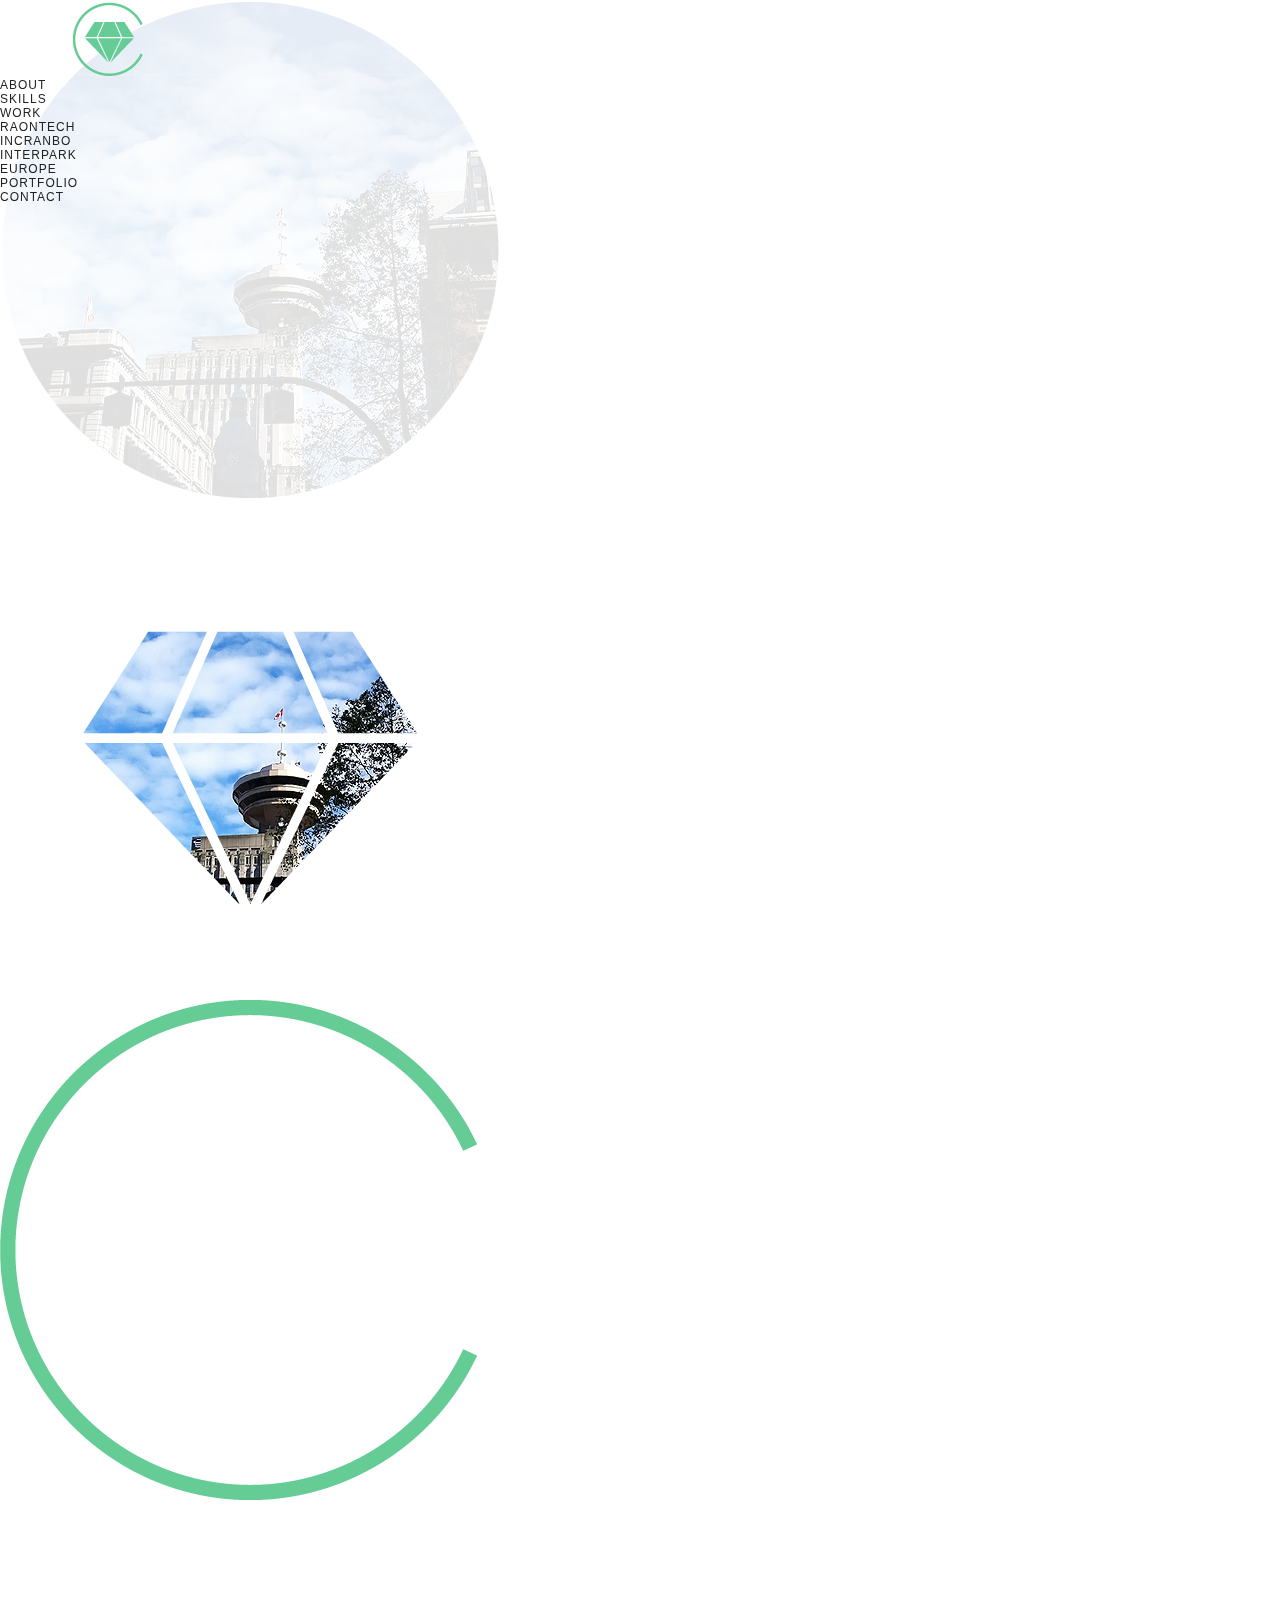
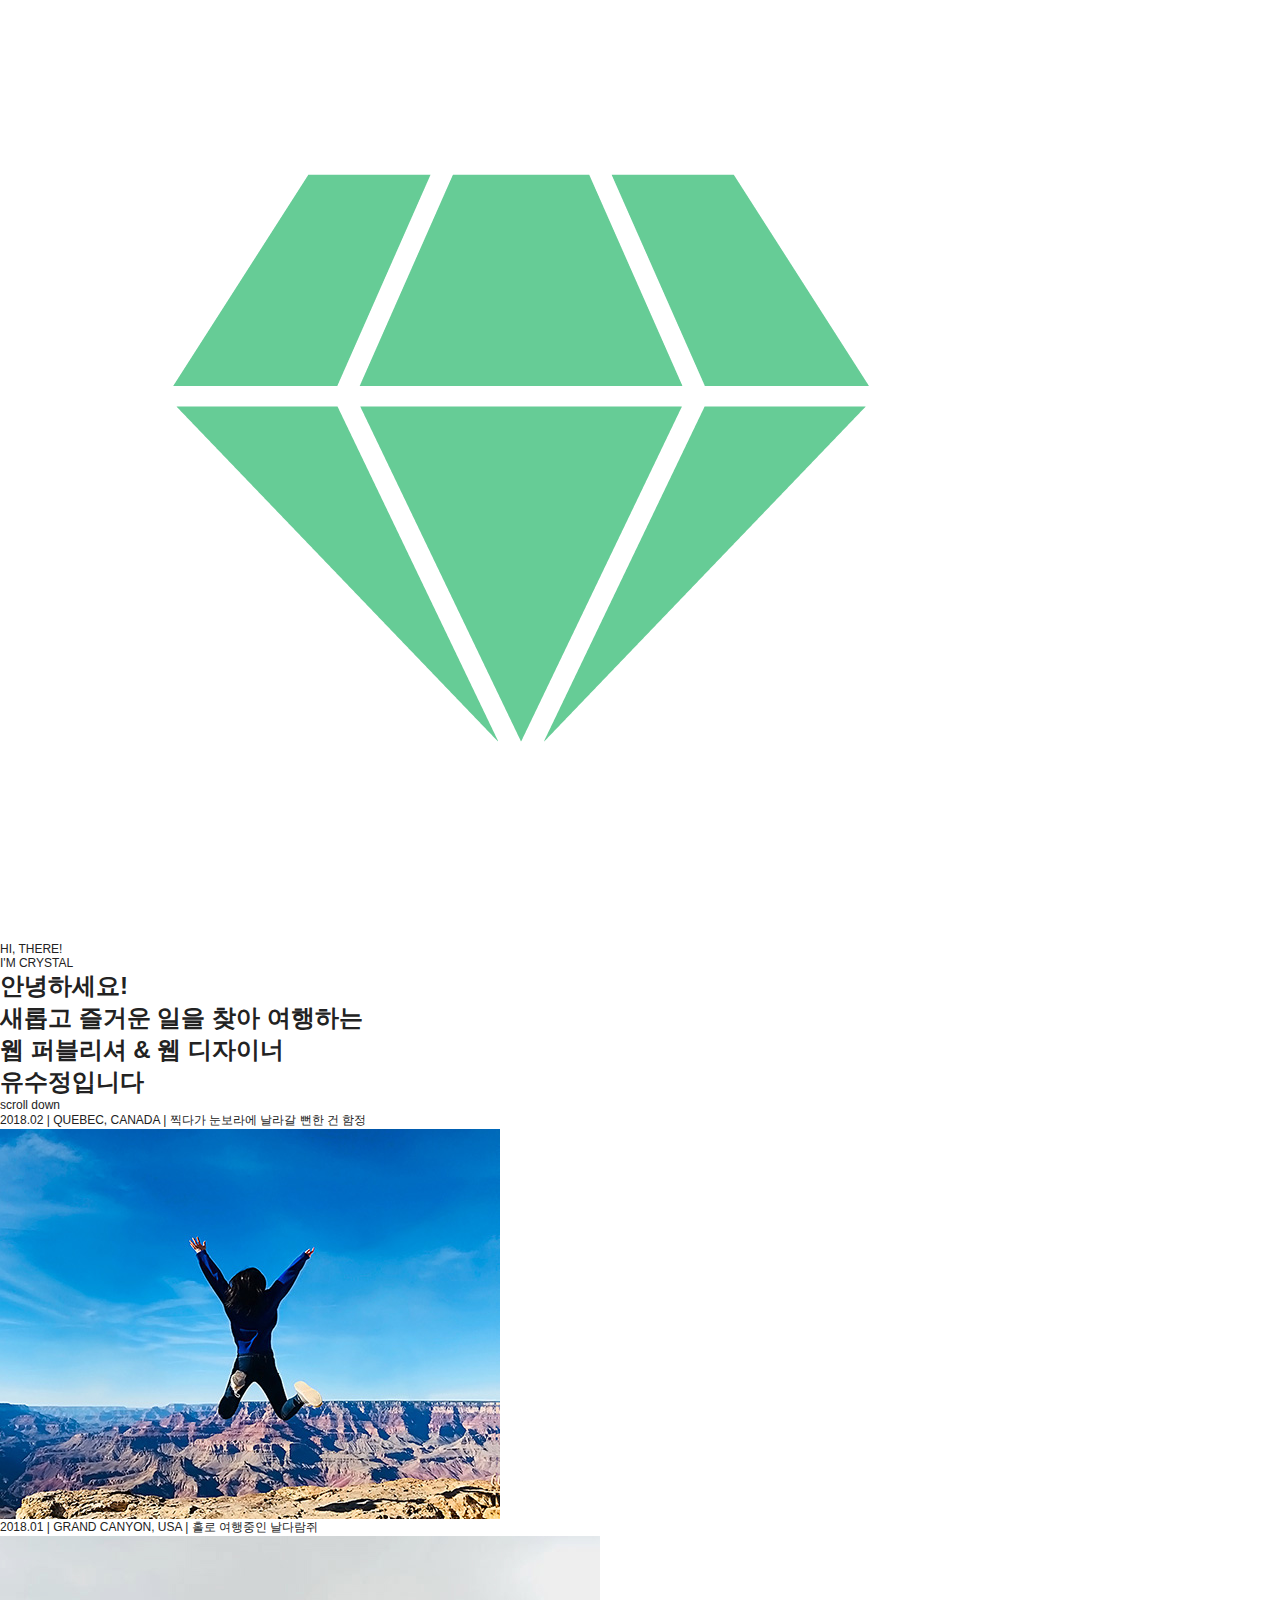
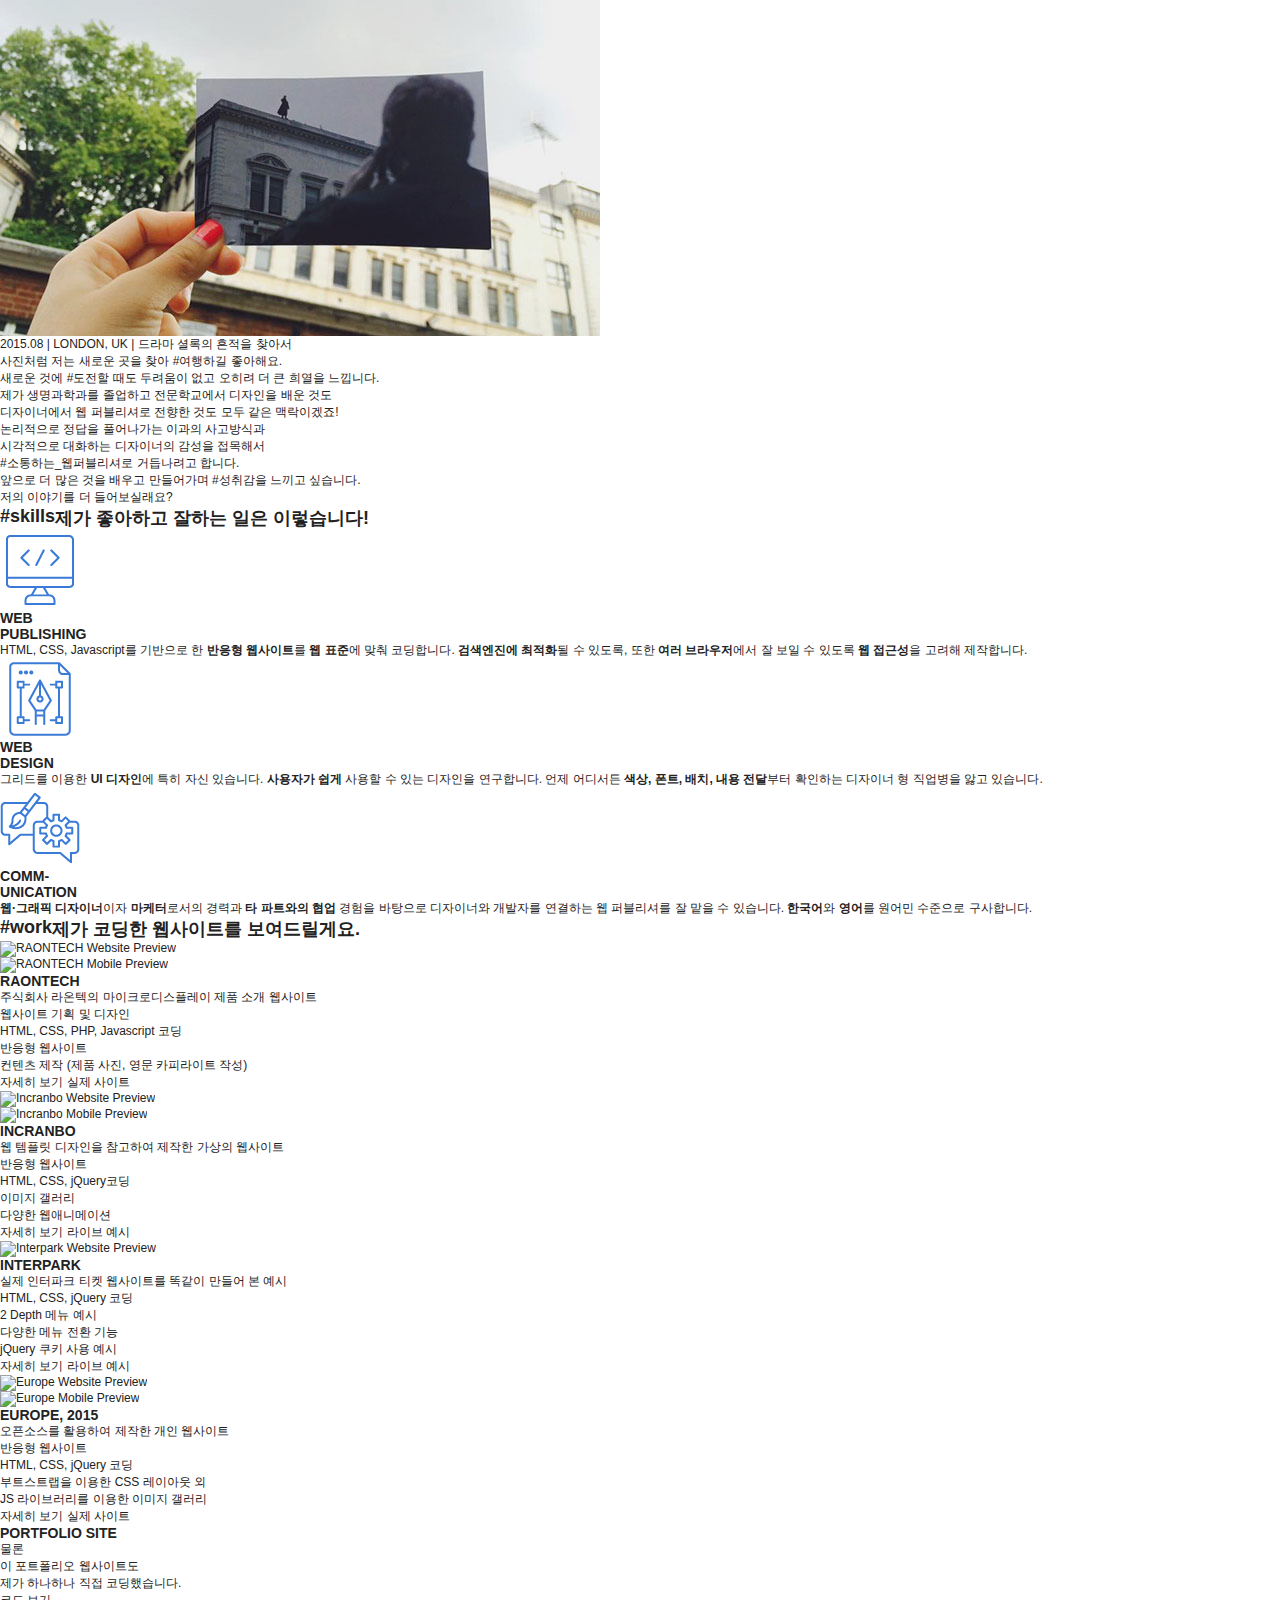
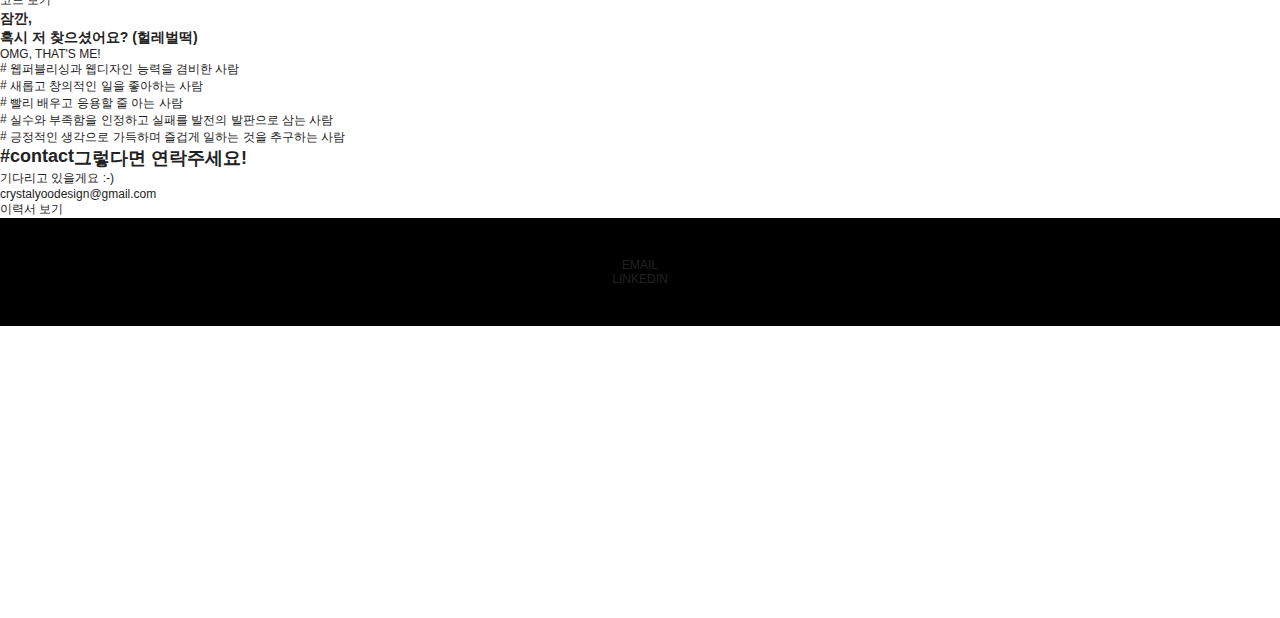
==== commit 61820cac: "Update index.html" ====
--- a/index.html
+++ b/index.html
@@ -5,7 +5,7 @@
 	<meta charset='utf-8'>
 	<meta name='viewport' content='width=device-width, initial-scale=1.0'>
 	
-	<meta name='Title' content="Crystal's Portfoli">
+	<meta name='Title' content="Crystal's Portfolio">
 	<meta name='Subject' content='포트폴리오'>
 	<meta name='Publisher' content='유수정'>
 	<meta name='Location' content='Seoul Korea'>
@@ -23,7 +23,7 @@
 	<link href='./css/style.css' rel='stylesheet' type='text/css'>
 	<link href='./css/responsive.css' rel='stylesheet' type='text/css'>
 
-	<script src="https://code.jquery.com/jquery-2.2.4.min.js" integrity="sha256-BbhdlvQf/xTY9gja0Dq3HiwQF8LaCRTXxZKRutelT44=" crossorigin="anonymous"></script>
+	<script src="https://code.jquery.com/jquery-2.2.4.min.js"></script>
 	<script src='js/index.js'></script>
 </head>
 <body>
@@ -47,7 +47,7 @@
 
 	<header class='addFrame clearfloat'>
 		<div>
-			<a href='index.html'><img src='img/logo.png' alt='Crystal Logo'></a>
+			<a href='/'><img src='img/logo.png' alt='Crystal Logo'></a>
 			<div class='navBtn-wrap'>
 				<a href='javascript:void(0);' class='navBtn'>
 					<span>
@@ -60,10 +60,18 @@
 		</div>
 		<nav>
 			<ul>
-				<li><a href='#about'>ABOUT</a></li>
-				<li><a href='#skills'>SKILLS</a></li>
-				<li><a href='#work'>WORK</a></li>
-				<li><a href='#contact'>CONTACT</a></li>
+				<li><a href='#about' class='navA'>ABOUT</a></li>
+				<li><a href='#skills' class='navA'>SKILLS</a></li>
+				<li><a href='#work' class='navA'>WORK</a>
+					<ul>
+						<li><a href='work/raontech.html'>RAONTECH</a></li>
+						<li><a href='work/incranbo.html'>Incranbo</a></li>
+						<li><a href='work/interpark.html'>Interpark</a></li>
+						<li><a href='work/europe.html'>Europe</a></li>
+						<li><a href='work/portfolio.html'>Portfolio</a></li>
+					</ul>
+				</li>
+				<li><a href='#contact' class='navA'>CONTACT</a></li>
 			</ul>
 		</nav>
 	</header>
@@ -151,8 +159,8 @@
 			<div class='wContent'>
 				<div class='row row1 clearfloat'>
 					<div class='col colI'>
-						<div class='web'><img src='img/work/raontech.png' alt='RAONTECH Website Preview'></div>
-						<div class='mobile'><img src='img/work/raontech_m.png' alt='RAONTECH Mobile Preview'></div>
+						<div class='web'><img src='img/work/raontech/p-web.png' alt='RAONTECH Website Preview'></div>
+						<div class='mobile'><img src='img/work/raontech/p-mobile.png' alt='RAONTECH Mobile Preview'></div>
 					</div>
 					<div class='col colT'>
 						<div>
@@ -164,15 +172,15 @@
 								<li>반응형 웹사이트</li>
 								<li>컨텐츠 제작 (제품 사진, 영문 카피라이트 작성)</li>
 							</ul>
-							<a href='#'>자세히 보기</a>
+							<a href='work/raontech.html'>자세히 보기</a>
 							<a href='http://www.raon.io/microdisplay' target='_blank'>실제 사이트</a>
 						</div>
 					</div>
 				</div>
 				<div class='row row2 clearfloat'>
 					<div class='col colI'>
-						<div class='web'><img src='img/work/incranbo.png' alt='Incranbo Website Preview'></div>
-						<div class='mobile'><img src='img/work/incranbo_m.png' alt='Incranbo Mobile Preview'></div>
+						<div class='web'><img src='img/work/incranbo/p-web.png' alt='Incranbo Website Preview'></div>
+						<div class='mobile'><img src='img/work/incranbo/p-mobile.png' alt='Incranbo Mobile Preview'></div>
 					</div>
 					<div class='col colT'>
 						<div>
@@ -180,51 +188,51 @@
 							<p>웹 템플릿 디자인을 참고하여 제작한 가상의 웹사이트</p>
 							<ul>
 								<li>반응형 웹사이트</li>
-								<li>HTML, CSS, Jquery코딩</li>
+								<li>HTML, CSS, jQuery코딩</li>
 								<li>이미지 갤러리</li>
 								<li>다양한 웹애니메이션</li>
 							</ul>
-							<a href='#'>자세히 보기</a>
-							<a href='http://crystalyoo.dothome.co.kr/incranbo' target='_blank'>라이브 예시</a>
+							<a href='work/incranbo.html'>자세히 보기</a>
+							<a href='http://crystalyoo.com/incranbo' target='_blank'>라이브 예시</a>
 						</div>
 					</div>
 				</div>
 				<div class='row row1 clearfloat'>
 					<div class='col colI'>
-						<div class='web webAlone'><img src='img/work/interpark.png' alt='Interpark Website Preview'></div>
+						<div class='web webAlone'><img src='img/work/interpark/p-web.png' alt='Interpark Website Preview'></div>
 					</div>
 					<div class='col colT'>
 						<div>
 							<h3>INTERPARK</h3>
 							<p>실제 인터파크 티켓 웹사이트를 똑같이 만들어 본 예시</p>
 							<ul>
-								<li>HTML, CSS, Javascript 코딩</li>
+								<li>HTML, CSS, jQuery 코딩</li>
 								<li>2 Depth 메뉴 예시</li>
 								<li>다양한 메뉴 전환 기능</li>
-								<li>Jquery 쿠키 사용 예시</li>
-							</ul>
-							<a href='#'>자세히 보기</a>
-							<a href='http://crystalyoo.dothome.co.kr/interpark' target='_blank'>라이브 예시</a>
+								<li>jQuery 쿠키 사용 예시</li>
+							</ul>
+							<a href='work/interpark.html'>자세히 보기</a>
+							<a href='http://crystalyoo.com/interpark' target='_blank'>라이브 예시</a>
 						</div>
 					</div>
 				</div>
 				<div class='row row2 clearfloat'>
 					<div class='col colI'>
-						<div class='web'><img src='img/work/europe.png' alt='Europe Website Preview'></div>
-						<div class='mobile'><img src='img/work/europe_m.png' alt='Europe Mobile Preview'></div>
+						<div class='web'><img src='img/work/europe/p-web.png' alt='Europe Website Preview'></div>
+						<div class='mobile'><img src='img/work/europe/p-mobile.png' alt='Europe Mobile Preview'></div>
 					</div>
 					<div class='col colT'>
 						<div>
 							<h3>EUROPE, 2015</h3>
-							<p>유명 프레임워크를 적용하여 제작한 개인 웹사이트</p>
+							<p>오픈소스를 활용하여 제작한 개인 웹사이트</p>
 							<ul>
 								<li>반응형 웹사이트</li>
-								<li>HTML, CSS, Jquery 코딩</li>
-								<li>Bootstrap을 이용한 배치</li>
-								<li>Masonry를 이용한 이미지 갤러리</li>
-							</ul>
-							<a href='#'>자세히 보기</a>
-							<a href='http://crystalyoo.dothome.co.kr/europe' target='_blank'>실제 사이트</a>
+								<li>HTML, CSS, jQuery 코딩</li>
+								<li>부트스트랩을 이용한 CSS 레이아웃 외</li>
+								<li>JS 라이브러리를 이용한 이미지 갤러리</li>
+							</ul>
+							<a href='work/europe.html'>자세히 보기</a>
+							<a href='http://crystalyoo.com/europe' target='_blank'>실제 사이트</a>
 						</div>
 					</div>
 				</div>
@@ -232,8 +240,8 @@
 					<div class='col colT'>
 						<div>
 							<h3>PORTFOLIO SITE</h3>
-							<p>물론<br>이 포트폴리오 웹사이트도<br>제가 직접 코딩했습니다.</p>
-							<a href='#'>자세히 보기</a>
+							<p>물론<br>이 포트폴리오 웹사이트도<br>제가 하나하나 직접 코딩했습니다.</p>
+							<a href='https://github.com/mysoo1229/portfolio2020' target='_blank'>코드 보기</a>
 						</div>
 					</div>
 				</div>
@@ -243,8 +251,8 @@
 		<section id='contact'>
 			<div class='strength'>
 				<div>
-					<h3>혹시,<br>저 찾으셨어요? (헐레벌떡)<i></i></h3>
-					<span>WAIT, THAT'S ME!</span>
+					<h3>잠깐,<br>혹시 저 찾으셨어요? (헐레벌떡)<i></i></h3>
+					<span>OMG, THAT'S ME!</span>
 					<ul>
 						<li><span class='accent'>#</span> 웹퍼블리싱과 웹디자인 능력을 겸비한 사람</li>
 						<li><span class='accent'>#</span> 새롭고 창의적인 일을 좋아하는 사람</li>
@@ -259,7 +267,7 @@
 			<div class='mail'>
 				<a href='mailto:crystalyoodesign@gmail.com'>crystalyoodesign@gmail.com</a>
 			</div>
-			<a href='' class='resume' target='_blank'>이력서 보기</a>
+			<a href='resume.html' class='resume' target='_blank'>이력서 보기</a>
 		</section>
 	</main>
 
@@ -270,17 +278,15 @@
 		<div class='clearfloat'>
 			<div class='language'>
 				<ul>
-					<li><a href='#' class='active'>KOR</a></li>
-					<li><a href='#'>ENG</a></li>
+					<li><a href='mailto:crystalyoodesign@gmail.com'>EMAIL</a></li>
 				</ul>
 			</div>
 			<div class='link'>
 				<ul>
-					<li><a href='mailto:crystalyoodesign@gmail.com'>EMAIL</a></li>
 					<li><a href='https://www.linkedin.com/in/crystal-yoo-40b800122/' target="_blank">LINKEDIN</a></li>
 				</ul>
 			</div>
 		</div>
 	</footer>
 </body>
-</html>+</html>
--- a/css/style.css
+++ b/css/style.css
@@ -1,185 +1,321 @@
 @charset "utf-8";
 @import  "default.css";
-@import url('https://fonts.googleapis.com/css2?family=Gothic+A1:wght@300;400;800&family=Montserrat:wght@400;700&display=swap');
-
-h2{font-size: 20px;font-weight: 800;letter-spacing: -1px;}
-body{background: #f5f5f5;}
-span.label{display:block;margin-bottom:10px;font-size:14px;font-family:'Montserrat', sans-serif;font-weight:700;color:#3a7bd8;letter-spacing: 0;}
-.accent{font-weight:800;color:#3a7bd8;}
-
-/* Landing */
-#landing{background:#fff;position:relative;width: 100%;height: 100%;}
-#landing>.logo{position:absolute;width: 300px;height: 300px;top:50%;left:50%;margin:-150px;}
-#landing>.logo>img{width: 100%;}
-#landing>.logoOut,#landing>.logoColor{display: none;}
-#landing>.txt{position: absolute;width: 340px;top:50%;height: 55px;margin-top: -40px;font-family:'Montserrat', sans-serif;font-weight:700;overflow: hidden;text-align: center;}
-#landing>.txt>span{display:block;font-size: 45px;position:relative;left:0;color:#66cc96;letter-spacing: 3px;}
-#landing>.txtLeft{left:20%;margin-left: -170px;}
-#landing>.txtLeft>span{left:100%;}
-#landing>.txtRight{left:80%;margin-left: -170px;}
-#landing>.txtRight>span{left:-100%;}
-
-/* Landing Animation */
-#landing>.logoInA{animation:logoInAni 1s cubic-bezier(0.280, 0.840, 0.420, 1);}
-#landing>.logoOutA1{animation:logoOutAni1 1s linear;}
-#landing>.logoOutA2{animation:logoOutAni2 2s ease-out;}
-@keyframes logoInAni{0%{transform:scale(1,1) translateY(0);}10%{transform:scale(1.1,.9) translateY(0);}30%{transform:scale(.9,1.1) translateY(-100px);}50%{transform:scale(1.05,.95) translateY(0);}57%{transform:scale(1,1) translateY(-7px);}64%{transform:scale(1,1)translateY(0);}100%{transform:scale(1,1) translateY(0); }}
-@keyframes logoOutAni1{0%{transform:rotate(0deg);opacity: 0;} 100%{transform:rotate(360deg);opacity:0.8;}}
-@keyframes logoOutAni2{0%{transform:rotate(0deg);opacity: 0.8;} 100%{transform:rotate(360deg);opacity: 1;}}
-
-/* Landing Quebec*/
-#landingQuebec{display:none;background:url(../img/landing/quebec.jpg) center bottom;background-size:cover;position:absolute;top:0;left:0;width: 100%;height: 100%;}
-#landingQuebec>h1{opacity:0;position:fixed;top:160px;right:100px;letter-spacing: -3px;font-weight: 300;font-size: 36px;text-align: right;}
-#landingQuebec>.scroll{position:absolute;top:0;left:97px;}
-#landingQuebec>.scroll>.line{width: 1px;height: 80px;display: block;}
-#landingQuebec>.scroll>.line:before{content: '';width: 1px;height: 50%;top: 0;background: #222;display: block;animation: downWipe 2s ease-in-out infinite;}
-#landingQuebec>.scroll>.text{margin-left:-28px;margin-top:26px;transform:rotate(-90deg);font-size:9px;font-family:'Montserrat', sans-serif;font-weight:700;}
-@keyframes downWipe {0%{height: 0;}50%{height: 100%;}70%{height: 100%;transform: scaleY(0.5);transform-origin: bottom;}100%{height: 100%;transform: scaleY(0);transform-origin: bottom;}}
-
-/* Frame */
-header,footer{z-index:3;position:fixed;left:0;width: 100%;height: 100px;background: #fff;}
-header{top:0;}
-footer{bottom: 0;}
-.addFrame{display: none;}
-.frameSide{z-index:4;position:fixed;top:100px;width: 100px;height:calc(100vh - 200px);background: #fff;}
-.frameLeft{left:0;}
-.frameRight{right:0;}
-
-/* Header */
-header{}
-header>div{padding: 0 100px;}
-header>div>a{float: left;display: block;width: 30px;padding: 35px 0;}
-header>div>a>img{width: 100%;}
-
-/* Nav Btn */
-header>div>.navBtn-wrap{float:right;width: 26px;height: 16px;margin:42px 0;transition:all 0.3s;}
-header>div>.navBtn-wrap>a{}
-header>div>.navBtn-wrap>a>span{position: relative;display: block;width: 100%;height: 16px;}
-header>div>.navBtn-wrap>a>span>i{position:absolute;right:0;display:block;width:100%;height: 2px;background: #66cc96;}
-header>div>.navBtn-wrap>a>span>i.navBar1{top:0;transition:all 0.3s;}
-header>div>.navBtn-wrap>a>span>i.navBar2{top:50%;margin-top:-1px;opacity:1;transition:all 0.3s;}
-header>div>.navBtn-wrap>a>span>i.navBar3{bottom:0;width:60%;transition:all 0.3s;}
-header>div>.navBtn-wrap>a>span>i.navBar1.navActive{top:50%;margin-top:-1px;transform:rotate(45deg);transition:all 0.3s;}
-header>div>.navBtn-wrap>a>span>i.navBar2.navActive{opacity:0;transition:all 0.3s;}
-header>div>.navBtn-wrap>a>span>i.navBar3.navActive{bottom:50%;width:100%;margin-bottom:-1px;transform:rotate(-45deg);transition:all 0.3s;}
-
-/* Nav */
-nav{display:none;position:absolute;top:100px;right:-12px;width: 112px;height: calc(100vh - 200px);background: #66cc96;font-family:'Montserrat', sans-serif;font-weight:700;}
-nav>ul{padding:10px 20px;}
-nav>ul>li{text-align: center;margin:20px 0;}
-nav>ul>li>a{color:#fff;opacity:1;transition: all 0.3s;}
-nav>ul>li>a:hover{color:#fff;opacity:0.3;text-decoration: line-through;}
-
-/* About */
-#about{position:relative;margin:0 auto;width:calc(100% - 200px);height: 100%;overflow:hidden;}
-#about span.caption{display:block;font-size: 9px;color:#bbb;margin-top: 3px;letter-spacing: 1px;}
-#about>span{margin-left:3px;}
-#about>div{position:relative;max-width: 1200px;margin: 0 auto;}
-#about>div>.pic{display:inline-block;position: absolute;height: auto;}
-#about>div>.pic>img{width:100%;}
-#about>div>.pic1{right:50%;margin-right:40px;width: 550px;}
-#about>div>.pic2{left:50%;margin-left:50px;width: 500px;}
-#about>div>.pic1>span{text-align:right;}
-#about>div>.pic2>span{text-align:left;}
-#about>div>.content{padding:600px 0 30px 50px;}
-#about>div>.content>p{margin:25px 0;font-size:16px;letter-spacing: -1px;line-height:1.6;font-weight: 300;}
-
-/* Skills */
-#skills{margin: 230px 100px 0;}
-#skills>h2{text-align: center;opacity: 0;}
-#skills>div{margin-top: 100px;}
-#skills>div>ul{max-width: 900px;margin: 0 auto;}
-#skills>div>ul>li{opacity:0;float: left;width: 33.333%;}
-#skills>div>ul>li>div{padding: 50px 40px;margin:0 20px;background: #fff;box-shadow: 0 0 20px rgba(0,0,0,0.15);border-radius: 25px;}
-#skills>div>ul>li>div>i{display:inline-block;}
-#skills>div>ul>li>div>i>img{margin:0 auto;width: 54px;}
-#skills>div>ul>li>div>h3{padding:27px 0 40px;color: #3a7bd8;font-size:26px;line-height:1;font-family:'Montserrat', sans-serif;font-weight: 800;}
-#skills>div>ul>li>div>div>.line{float:left;display: block;width:1px;background:none;}
-#skills>div>ul>li>div>div>.addLine:before{animation: skillLAni 1s ease-in-out;content:'';width: 1px;height:100%;display: block;background: #3a7bd8;}
-#skills>div>ul>li>div>div>.text{padding-left:15px;height: 100%;overflow: hidden;}
-#skills>div>ul>li>div>div>.text>p{position:relative;left:calc(-100% - 15px);width:calc(100% - 15px);font-weight:300;font-size: 14px;line-height: 1.6;letter-spacing: -0.8px;}
-#skills>div>ul>li>div>div>.text>p.addP{left:0;animation: skillPAni 1s ease-in-out;}
-@keyframes skillLAni{0%{height: 0}100%{height: 100%;}}
-@keyframes skillPAni{0%{left:calc(-100% - 15px);}100%{left:0;}}
-
-/* Work */
-#work{width:100%;overflow:hidden;margin-top: 230px;}
-#work>h2{opacity:0;text-align: center;}
-#work>div>.row{margin:150px 0 200px;opacity: 0;}
-#work>div>.row>.col{width:50%;}
-#work>div>.row1>.colI,#work>div>.row2>.colT{float: left;}
-#work>div>.row1>.colT,#work>div>.row2>.colI{float: right;}
-#work>div>.row h3{font-size:42px;font-family:'Montserrat', sans-serif;font-weight: 800;}
-#work>div>.row a{display:inline-block;font-size:13px; letter-spacing: -0.5px;background: none;border:1px solid #222;line-height:1;padding:10px 18px;transition:all 0.6s;}
-#work>div>.row a:last-child{margin-left:15px;}
-#work>div>.row a:hover{background:#222;color:#fff;transition:all 0.6s;}
-
-#work>div>.row>.colI>div{position:relative;border-radius:30px;box-shadow:0 0 20px rgba(0,0,0,0.15);}
-#work>div>.row>.colI>div>img{width: 100%;}
-#work>div>.row>.colI>.web{width: 100%;}
-#work>div>.row>.colI>.mobile{margin-top:-42%;width: 30%;}
-#work>div>.row>.colT>div{padding: 10% 80px 0;}
-#work>div>.row>.colT>div>p{margin-top:3px;font-size:13px;letter-spacing: -1px;}
-#work>div>.row>.colT>div>ul{margin:40px 0;letter-spacing: -1px;}
-#work>div>.row>.colT>div>ul>li{font-size:15px;margin: 6px 0;}
-
-#work>div>.row1>.colI>.web{margin-left:-10%;}
-#work>div>.row1>.colI>.webAlone{margin-left:0;}
-#work>div>.row1>.colI>.mobile{margin-left:70%;}
-#work>div>.row1>.colT>div>ul{padding-left:15px;border-left:1px solid #3a7bd8;}
-#work>div>.row2>.colI>.web{margin-left:10%;}
-#work>div>.row2>.colT{text-align: right;}
-#work>div>.row2>.colT>div>ul{padding-right:15px;border-right:1px solid #3a7bd8;}
-#work>div>.row3>.col{text-align: center;margin: 0 auto;}
-#work>div>.row3>.col>div>p{margin:30px 0;line-height:1.3;font-size: 20px;}
-
-/* Contact */
-#contact{margin:50px 0 230px;padding:0 100px;text-align: center;}
-#contact>.strength{position:relative;width:560px;margin:0 auto;text-align: left;background: #fff;box-shadow: 0 0 20px rgba(0,0,0,0.15);border-radius: 30px;}
-#contact>.strength>div{padding:60px 60px 55px 80px;}
-#contact>.strength>div>h3{font-size: 20px;letter-spacing: -1px;display: inline-block;}
-#contact>.strength>div>h3>i{display: block;width: 100%;height: 10px;margin-top:-10px;background: #3a7bd8;}
-#contact>.strength>div>span{position:absolute;right:0;margin-right:-50px;color:#3a7bd8; font-family:'Montserrat', sans-serif;font-weight: 800;}
-#contact>.strength>div>ul{margin-top: 45px;}
-#contact>.strength>div>ul>li{font-size:16px;font-weight:300;margin: 10px 0;letter-spacing: -1px;}
-
-#contact>h2{margin-top: 150px;}
-#contact>.mail{margin:100px 0 50px;}
-#contact>.mail>a{display: inline-block;animation:mailAni 1s infinite;padding:10px;font-family:'Montserrat', sans-serif;font-weight: 800;font-size:30px;opacity:1;transition:all 0.6s;}
-#contact>.mail>a:hover{transform: translateY(-15px);}
-@keyframes mailAni{0%{color:#222;}50%{color:#66cc96;}100%{color:#222;}}
-#contact>a.resume{display:inline-block;font-size:13px; letter-spacing: -0.5px;background: none;border:1px solid #222;line-height:1;padding:10px 18px;transition:all 0.6s;}
-#contact>a.resume:hover{background:#222;color:#fff;transition:all 0.6s;}
-
-/* Footer */
-footer{display: none;}
-footer>div{padding: 42px 100px;}
-footer>div>div>ul>li{display: inline-block;}
-footer>div>div>ul>li:first-child{margin-right: 10px;}
-footer>div>div>ul>li>a{opacity:1;transition: all 0.3s;display:block;height:15px;font-size: 12px;font-family:'Montserrat', sans-serif;font-weight: 800;color:#aaaaaa;}
-footer>div>div>ul>li>a:hover{opacity:0.5;transition: all 0.3s;color:#aaaaaa;}
-footer>div>.language{float:left;}
-footer>div>.language>ul>li>a.active{color:#66cc96;}
-footer>div>.language>ul>li>a.active:hover{opacity:1;}
-footer>div>.link{text-align:right;float:right;}
-
-
-/* 공통 animation */
-.come-in{
-    -webkit-transform: translateY(150px);
-    -moz-transform: translateY(150px);
-    -ms-transform: translateY(150px);
-    -o-transform: translateY(150px);
-    transform: translateY(150px);
-    -webkit-animation: card-come-in ease 3s forwards;
-    -moz-animation: card-come-in ease 3s forwards;
-    -ms-animation: card-come-in ease 3s forwards;
-    -o-animation: card-come-in ease 3s forwards;
-    animation: card-come-in ease 3s forwards;
-  }
-
-  @-webkit-keyframes card-come-in {0% {opacity:0;}10% {opacity:0;}100% {-webkit-transform: translateY(0);opacity: 1;}}
-  @-moz-keyframes card-come-in {0% {-moz-opacity:0;}10% {-moz-opacity:0;}100% {-moz-transform: translateY(0);-moz-opacity: 1;}}
-  @-ms-keyframes card-come-in {0% {opacity:0;}10% {opacity:0;}100% {-ms-transform: translateY(0);opacity: 1;}}
-  @-o-keyframes card-come-in {0% {opacity:0;}10% {opacity:0;}100% {-o-transform: translateY(0);opacity: 1;}}
-  @keyframes card-come-in {0% {opacity:0;}10% {opacity:0;}100% {transform: translateY(0);opacity: 1;}}+@import  "fonts.css";
+
+body{font-family: 'Roboto', 'Helvetica', Sans-serif;}
+h1,h2,h3,h4,h5,h6,a,span{font-family: 'Montserrat', 'Helvetica', Sans-serif;}
+a{transition:all 0.3s;}
+a:hover{transition:all 0.3s;}
+
+#wrap {width:100%;}
+
+#skip{width: 100%;position:absolute;top:0;left:0;text-align: center;}
+#skip>li{line-height: 0;font-size:0;}
+#skip>li>a{display:block;color:#fff;background: #000;}
+#skip>li>a:focus{font-size: 20px;padding:20px 0;}
+
+/*header*/
+header{z-index:4;position:fixed;top:0;left:0;height: 74px;border-bottom: 1px solid rgba(255,255,255,0.2);width: 100%;background: transparent;text-transform: uppercase;letter-spacing: 1px;transition:all 0.3s;}
+header>div{width: 100%;max-width: 1200px;box-sizing:border-box;padding:0 30px;margin: 0 auto;font-weight: 400;}
+header>div a,header>div span{display:block;color:#fff;transition:all 0.3s;}
+header>div a:hover,header>div span:hover{color:#aaa;transition:all 0.3s;}
+header>div>.header-left{float: left;}
+header>div>.header-left>div:first-child{display: inline-block;}
+header>div>.header-left>div:first-child>h2{padding:20px 0;margin: 0 20px 0 0;transition:all 0.3s;}
+header>div>.header-left>div:first-child>h2>a>img{width: 156px;}
+header>div>.header-left>div:nth-child(2){display: inline-block;}
+header>div>.header-left>div:nth-child(2)>span{display: inline-block;padding: 27px 0;}
+header>div>.header-left>div:nth-child(2)>span>i{width: 1px;height: 20px;background: #fff;}
+header>div>.header-left>div:last-child{display: inline-block;}
+header>div>.header-left>div:last-child>div>ul>div{margin-left:8px;width: 100%;text-align: left;}
+header>div>.header-left>div:last-child>div>ul>div>li{display: inline-block;margin: 0 12px;padding:30px 0;transition:all 0.3s;}
+header>div>.header-left>div:last-child>div>ul>div>li>a{font-size: 12px;}
+
+header>div>.header-right{float: right;}
+header>div>.header-right>span{display:inline-block;}
+header>div>.header-right>span:first-child{padding:31.5px 0;font-size:11px;}
+header>div>.header-right>span:last-child{padding:18.5px 0 0 10px;}
+header>div>.header-right>span:last-child>a{display:block;font-size:13px;padding:10px 13px;border: 2px solid #fff;}
+
+/*Mobile Nav*/
+header>div>.mNavBtn-wrap{display:none;z-index:5;position: absolute;top:30px;right:30px;width: 26px;height: 16px;transition:all 0.3s;}
+header>div>.mNavBtn-wrap>a{}
+header>div>.mNavBtn-wrap>a>span{position: relative;display: block;width: 100%;height: 16px;}
+header>div>.mNavBtn-wrap>a>span>i{position:absolute;right:0;display:block;width:100%;height: 2px;background: #fff;}
+header>div>.mNavBtn-wrap>a>span>i.mNavBar1{top:0;transition:all 0.3s;}
+header>div>.mNavBtn-wrap>a>span>i.mNavBar2{top:50%;margin-top:-1px;opacity:1;transition:all 0.3s;}
+header>div>.mNavBtn-wrap>a>span>i.mNavBar3{bottom:0;width:60%;transition:all 0.3s;}
+
+header>div>.mNavBtn-wrap>a>span>i.mNavBar1.mNavActive{top:50%;margin-top:-1px;transform:rotate(45deg);transition:all 0.3s;}
+header>div>.mNavBtn-wrap>a>span>i.mNavBar2.mNavActive{opacity:0;transition:all 0.3s;}
+header>div>.mNavBtn-wrap>a>span>i.mNavBar3.mNavActive{bottom:50%;width:100%;margin-bottom:-1px;transform:rotate(-45deg);transition:all 0.3s;}
+
+/*HeaderScroll*/
+header.headerScroll{height: 60px;background: #000;transition:all 0.3s;}
+header.headerScroll>div>.header-left>div:first-child>h2{padding:13px 0;transition:all 0.3s;}
+header.headerScroll>div>.header-left>div:nth-child(2)>span{padding: 20px 0;transition:all 0.3s;}
+header.headerScroll>div>.header-left>div:last-child>div>ul>div>li{padding:23px 0;transition:all 0.3s;}
+
+header.headerScroll>div .header-right>span:first-child{padding:23.5px 0;font-size:11px;}
+header.headerScroll>div .header-right>span:last-child{padding:11.5px 0 0 10px;}
+
+header.headerScroll>div>.mNavBtn-wrap{top:22px;}
+
+/*main*/
+main{z-index:2;position: relative;width: 100%;}
+
+/*repeats*/
+.sc-setting{width:100%;background: #fff;}
+.sc-setting>div{max-width: 1200px;padding:120px 30px;margin: 0 auto;}
+.sc-title{padding-bottom: 80px;}
+.sc-title>h2{font-size:40px;color:#000;font-weight: 500;display:inline-block;}
+.sc-title>h2>i{display: block;margin-top:20px;background: #f15822;width: 100%;height: 6px;}
+i.line2px30px{height: 2px;width: 30px;background: #f15822;}
+button.btn-white{display:block;padding-top: 30px;}
+button.btn-white>a{display:inline-block;color:#000;padding: 10px 22px;border: 4px solid #000;font-size: 14px;letter-spacing: 1px;transition: all .4s;}
+button.btn-white>a:hover{color:#fff;background: #000;transition: all .4s;}
+h3.sc-h3{font-size:18px;color:#000;font-weight:500;line-height:160%;}
+
+
+/*section1 - slide*/
+#section1{width: 100%;}
+#section1>div{width: 100%;position: relative;overflow: hidden;}
+#section1>div>ul.sc1-slide-content{z-index:1;position: relative;width: 100%;left:0;}
+#section1>div>ul.sc1-slide-content>li.slide{position: absolute;top:0;width: 100%;height: 960px;}
+#section1>div>ul.sc1-slide-content>li.slide1{position: relative;left:0;background: url('../img/slider/01.jpeg') no-repeat 0 0; background-size:cover;}
+#section1>div>ul.sc1-slide-content>li.slide2{left:100%;background: url('../img/slider/02.jpeg') no-repeat 0 0; background-size:cover;}
+#section1>div>ul.sc1-slide-content>li.slide3{left:200%;background: url('../img/slider/03.jpeg') no-repeat 0 0; background-size:cover;}
+#section1>div>ul.sc1-slide-content>li:after{ content:''; display:block; z-index:1; position:absolute; top:0; left:0; width:100%; height:100%;  background:rgba(37,37,37, .7); } 
+#section1>div>ul.sc1-slide-content>li .slide-eachwrap{position:relative;width: 100%;max-width: 1200px;height: 100%;margin: 0 auto;}
+
+#section1>div>ul.sc1-slide-content>li .slide-title{z-index:2;position:absolute;top:200px;left:0;width: 100%;padding-left: 30px;}
+#section1>div>ul.sc1-slide-content>li .slide-title>h2{display: inline-block;text-transform: uppercase;}
+#section1>div>ul.sc1-slide-content>li .slide-title>h2>span{font-size: 100px;color:#fff;font-weight: 700;}
+#section1>div>ul.sc1-slide-content>li .slide-title>h2>i{display: block;margin:80px 0;width:100%;height:8px;background: #f15822;}
+#section1>div>ul.sc1-slide-content>li .slide-title>span{display:block;font-size:15px;color:#fff;text-transform:capitalize;}
+
+#section1>div>ul.sc1-slide-nav{z-index:2;position: absolute;bottom: 50px;left:0;width:100%;height: 3px;text-align: center;}
+#section1>div>ul.sc1-slide-nav>li{display: inline-block;margin: 0 5px;}
+#section1>div>ul.sc1-slide-nav>li>a{padding: 10px 0;display: block;}
+#section1>div>ul.sc1-slide-nav>li>a>i{display: block;width: 30px;height: 5px;background: #fff;transition:all 0.3s;}
+#section1>div>ul.sc1-slide-nav>li>a:hover>i{background: #000;transition:all 0.3s;}
+#section1>div>ul.sc1-slide-nav>li>a.slideNavBtActive>i{background: #f15822;}
+
+
+/*section2 - about us*/
+#section2>div{padding: 120px 30px 90px;}
+#section2>div>.sc2-content>.sc2-left{float:left;width: 50%;}
+#section2>div>.sc2-content>.sc2-left>div{padding-right:100px;}
+#section2>div>.sc2-content>.sc2-left>div>div>h3{font-size:18px;color:#000;font-weight:500;line-height:160%;}
+#section2>div>.sc2-content>.sc2-left>div>div>p{font-size:14px;line-height:160%;font-weight:300;padding-top:30px;font-family: 'Roboto';}
+
+#section2>div>.sc2-content>.sc2-right{float:left;width: 50%;}
+#section2>div>.sc2-content>.sc2-right>div{}
+#section2>div>.sc2-content>.sc2-right>div>ul{}
+#section2>div>.sc2-content>.sc2-right>div>ul>li{float:left;width: 50%;}
+#section2>div>.sc2-content>.sc2-right>div>ul>li:nth-child(odd)>div{padding:0 20px 30px 0;}
+#section2>div>.sc2-content>.sc2-right>div>ul>li:nth-child(even)>div{padding:0 0 30px 20px;}
+#section2>div>.sc2-content>.sc2-right>div>ul>li>div>div{}
+#section2>div>.sc2-content>.sc2-right>div>ul>li>div>div>i.sc2-icon{font-size:30px;color:#f15822;}
+#section2>div>.sc2-content>.sc2-right>div>ul>li>div>div>h4{padding: 15px 0;color:#000;font-size: 13px;font-weight: 700;}
+#section2>div>.sc2-content>.sc2-right>div>ul>li>div>div>p{padding-top:15px;font-weight: 300; font-family: 'Roboto';line-height: 160%;}
+
+/*section3 - count*/
+#section3{border-top:1px solid #ddd;}
+#section3>div>ul{width:100%;}
+#section3>div>ul>li{float:left;width: 25%;}
+#section3>div>ul>li>div{text-align: center;}
+#section3>div>ul>li>div>.sc3-count{display:block;font-size:35px; color:#000; padding-bottom:16px; font-weight:500; }
+#section3>div>ul>li>div>.sc3-text {display:block;font-size:11px; }
+
+/*section4 - summary*/
+#section4{}
+#section4>div{height: auto;}
+#section4>div>div{height: 600px;}
+#section4>div>.sc4-left{float:left;width: 50%;background: #efefef;}
+#section4>div>.sc4-left>ul{padding: 40px;background: #efefef;}
+#section4>div>.sc4-left>ul>li{float:left;width: 50%;}
+#section4>div>.sc4-left>ul>li>div{padding: 30px 20px;text-align:center;}
+#section4>div>.sc4-left>ul>li>div:hover{background:#fff;outline: 4px solid #f15822;outline-offset: -4px;}
+#section4>div>.sc4-left>ul>li>div>i.sc4-icon{color:#f15822;font-size:30px;}
+#section4>div>.sc4-left>ul>li>div>i.line2px30px{margin: 0 auto;}
+#section4>div>.sc4-left>ul>li>div>h3{color:#000;padding: 20px 0 15px;}
+#section4>div>.sc4-left>ul>li>div>p{padding-top: 15px;line-height: 1.6;}
+#section4>div>.sc4-right{background:url(../img/parallax.jpg) no-repeat fixed;background-size:110vw auto;float:right;width: 50%;}
+
+/*section5 - work*/
+#section5{}
+#section5>div{}
+#section5>div>.sc5-header{max-width: 1200px;margin:0 auto;padding: 120px 30px 0 30px;}
+#section5>div>.sc5-header>.sc-title{float:left;}
+#section5>div>.sc5-header>.sc5-menu{float:right;}
+#section5>div>.sc5-header>.sc5-menu>ul{margin-top:20px;}
+#section5>div>.sc5-header>.sc5-menu>ul>li{display: inline-block;margin-left: 20px;}
+#section5>div>.sc5-header>.sc5-menu>ul>li>a{padding: 2px 7px;}
+#section5>div>.sc5-header>.sc5-menu>ul>li>a.sc5-act{background: #f15822;color:#fff;}
+#section5>div>.sc5-header>.sc5-menu>ul>li>a:hover{background: #f15822;color:#fff;}
+
+#section5>div>.sc5-gallery{}
+#section5>div>.sc5-gallery>ul{position:relative;width:100%;}
+#section5>div>.sc5-gallery>ul>li{position:absolute;float: left;width:25%;height: 300px;}
+#section5>div>.sc5-gallery>ul>li>div{z-index:2;width:100%;height:100%;text-align: center;transform:scale(0,0);  transition:all 0.6s;}
+#section5>div>.sc5-gallery>ul>li>div.sc5-zoom{transform:scale(1,1);}
+#section5>div>.sc5-gallery>ul>li>div>a{}
+#section5>div>.sc5-gallery>ul>li>div>a>div{width:100%;height:100%;position: relative;overflow:hidden;}
+#section5>div>.sc5-gallery>ul>li>div>a>div:hover{outline:8px solid #f15822;outline-offset: -60px;}
+#section5>div>.sc5-gallery>ul>li>div>a>div>img{z-index:1;width: 100%;opacity: 1;transform: scale(1);transition:all 0.6s; }
+#section5>div>.sc5-gallery>ul>li>div>a>div:hover>img{opacity: 0.2;transform: scale(1.1);transition:all 0.6s; }
+#section5>div>.sc5-gallery>ul>li>div>a>div>span{z-index:2;display:none;position:absolute;top:49%;left:0;width:100%;color:#000;transition:all 0.6s; }
+#section5>div>.sc5-gallery>ul>li>div>a>div:hover>span{display:block;transition:all 0.6s; }
+
+/*section6 - links*/
+#section6{}
+#section6>div{text-align: center;}
+#section6>div>h3{font-size:18px;color:#000;font-weight:500;text-transform: uppercase;margin-bottom: 60px;}
+#section6>div>ul{}
+#section6>div>ul>li{display: inline-block;margin: 0 40px;}
+#section6>div>ul>li>a{font-size: 60px; color: #f15822;transition:all 0.3s;}
+#section6>div>ul>li>a:hover{color:rgba(241,88,34,0.5);}
+#section6>div>ul>li>a>i{}
+#section6>div>ul>li>span{text-transform: uppercase;letter-spacing: 2px;font-size: 11px;}
+
+/*section7 - bar*/
+#section7{}
+#section7>div{}
+#section7>div>div{float: left;height: 400px;}
+#section7>div>.sc7-left{width: 25%;background: #000; color: #fff;}
+#section7>div>.sc7-left>p{padding: 40px 30px;font-size: 30px; line-height: 1.3;font-family:'Montserrat', 'Helvetica', Sans-serif;}
+
+#section7>div>.sc7-middle{width: 35%;background: url(../img/section7.jpeg) no-repeat 50% 50%;background-size: 110%;opacity: 0.9;outline: 6px solid rgba(255,255,255,0.7);outline-offset: -30px;}
+
+#section7>div>.sc7-right{width: 40%;background: #efefef;}
+#section7>div>.sc7-right>div{padding: 60px;}
+#section7>div>.sc7-right>div>h3{font-size:14px;color:#000;font-weight:500;}
+#section7>div>.sc7-right>div>ul{}
+#section7>div>.sc7-right>div>ul>li{margin: 35px 0;}
+#section7>div>.sc7-right>div>ul>li>.sc7-bar{width: 100%;height: 6px;background: #ccc;}
+#section7>div>.sc7-right>div>ul>li>.sc7-bar>.sc7-bar-active{height: 6px;background: #000;}
+#section7>div>.sc7-right>div>ul>li:nth-child(1)>.sc7-bar>.sc7-bar-active{width:95%;}
+#section7>div>.sc7-right>div>ul>li:nth-child(2)>.sc7-bar>.sc7-bar-active{width:85%;}
+#section7>div>.sc7-right>div>ul>li:nth-child(3)>.sc7-bar>.sc7-bar-active{width:70%;}
+#section7>div>.sc7-right>div>ul>li:nth-child(4)>.sc7-bar>.sc7-bar-active{width:80%;}
+#section7>div>.sc7-right>div>ul>li>span{display:block;margin-top:10px;text-transform: uppercase;letter-spacing: 2px;font-size: 11px;}
+
+/*section8 - quotes*/
+#section8{}
+#section8>div{}
+#section8>div>ul{}
+#section8>div>ul>li{float:left;width: 33.3%;text-align: center;}
+#section8>div>ul>li>div{padding: 0 40px;}
+#section8>div>ul>li>div>.sc8-photo{width: 100px;height: 100px;margin: 0 auto;}
+#section8>div>ul>li>div>.sc8-photo>img{width: 100%;border-radius: 50px;opacity: 0.7;}
+#section8>div>ul>li>div>.sc8-text{margin-top:40px;}
+#section8>div>ul>li>div>.sc8-text>p{line-height: 1.6;}
+#section8>div>ul>li>div>.sc8-text>h4{padding:40px 0;color: #000;}
+#section8>div>ul>li>div>.sc8-text>i{font-size: 30px;color: #f15822;}
+
+/*section9 - partners*/
+#section9{border-top:1px solid #ccc;}
+#section9>div{padding-top:120px;margin: 0 auto;}
+
+#section9>div>.sc9-header{max-width: 1200px;margin: 0 auto;padding: 0 30px;}
+#section9>div>.sc9-header>.sc9-intro{float:left;width: 40%;}
+#section9>div>.sc9-header>.sc9-numbers{float:right;width: 60%;}
+#section9>div>.sc9-header>.sc9-numbers>ul{margin-top:150px;margin-left: 30px;}
+#section9>div>.sc9-header>.sc9-numbers>ul>li{float:right;width: 33.33%;text-align: center;}
+#section9>div>.sc9-header>.sc9-numbers>ul>li>div{}
+#section9>div>.sc9-header>.sc9-numbers>ul>li>div>.sc9-count{display:block;font-size:35px; color:#000; padding-bottom:16px; font-weight:500; }
+#section9>div>.sc9-header>.sc9-numbers>ul>li>div>.sc9-text {display:block;font-size:11px; }
+
+#section9>div>.sc9-list{margin-top: 100px;}
+#section9>div>.sc9-list>ul{width: 100%;}
+#section9>div>.sc9-list>ul>li{float: left;width: 25%;height: 30vw;}
+#section9>div>.sc9-list>ul>li>div{width: 100%;height:100%;position: relative;overflow: hidden;}
+#section9>div>.sc9-list>ul>li>div>div.sc9-image{width:100%;height:100%;z-index:3;opacity: 0.4;text-align: center;}
+#section9>div>.sc9-list>ul>li:nth-child(1)>div>div.sc9-image{background:url("../img/profile/1.jpg") no-repeat 50% 50%;background-size: cover;}
+#section9>div>.sc9-list>ul>li:nth-child(2)>div>div.sc9-image{background:url("../img/profile/2.jpg") no-repeat 50% 50%;background-size: cover;}
+#section9>div>.sc9-list>ul>li:nth-child(3)>div>div.sc9-image{background:url("../img/profile/3.jpg") no-repeat 50% 50%;background-size: cover;}
+#section9>div>.sc9-list>ul>li:nth-child(4)>div>div.sc9-image{background:url("../img/profile/4.jpg") no-repeat 50% 50%;background-size: cover;}
+
+#section9>div>.sc9-list>ul>li>div:hover>div.sc9-image{opacity: 1;}
+#section9>div>.sc9-list>ul>li>div>div.sc9-tag{z-index:2; opacity:1; position:absolute; top:70%; left:0; width:100%; text-align:center; margin-top:-14.5px; transition:all 0.3s; }
+#section9>div>.sc9-list>ul>li>div:hover>div.sc9-tag{top:-10%;opacity:0;}
+#section9>div>.sc9-list>ul>li>div>div.sc9-tag>span{display:inline-block; text-transform:uppercase; padding:10px 20px; background:#fff; color:#000; font-size:13px; font-weight: 400; letter-spacing: 1px;}
+#section9>div>.sc9-list>ul>li>div>div.sc9-info{position: absolute;top:100%;width: 100%;transition:all 0.3s;}
+#section9>div>.sc9-list>ul>li>div:hover>div.sc9-info{top:50%;transition:all 0.3s;}
+#section9>div>.sc9-list>ul>li>div>div.sc9-info>div{height:500px;padding:40px 0;text-align:center;background:#f15822;color:#000;}
+#section9>div>.sc9-list>ul>li>div>div.sc9-info>div>h3{font-size: 16px;font-weight: 600;}
+#section9>div>.sc9-list>ul>li>div>div.sc9-info>div>h4{margin-top:8px;font-size: 11px;}
+#section9>div>.sc9-list>ul>li>div>div.sc9-info>div>span{}
+#section9>div>.sc9-list>ul>li>div>div.sc9-info>div>span>i{margin: 25px auto;height: 2px; background: #fff; width: 120px;}
+#section9>div>.sc9-list>ul>li>div>div.sc9-info>div>a{display:inline-block;color:#000;opacity:1;font-size: 24px;margin: 0 10px;}
+#section9>div>.sc9-list>ul>li>div>div.sc9-info>div>a:hover{opacity:0.4;}
+
+/*section10 - contact us*/
+#section10{border-bottom:1px solid #ccc;}
+#section10>div{}
+#section10>div>.sc10-desc{margin-bottom: 20px;}
+
+#section10>div>.sc10-content>.sc10-left{float:left;width: 40%;}
+#section10>div>.sc10-content>.sc10-left>ul{padding-top: 30px;}
+#section10>div>.sc10-content>.sc10-left>ul>li{float:left;width: 100%;}
+#section10>div>.sc10-content>.sc10-left>ul>li>div{margin: 20px 0;}
+#section10>div>.sc10-content>.sc10-left>ul>li>div>.sc10-icon{display: inline-block;}
+#section10>div>.sc10-content>.sc10-left>ul>li>div>.sc10-icon>i{font-size: 30px;color:#f15822;}
+#section10>div>.sc10-content>.sc10-left>ul>li>div>.sc10-info{display: inline-block;padding-left: 20px;}
+#section10>div>.sc10-content>.sc10-left>ul>li>div>.sc10-info>h4{color:#000;font-size:16px;margin-bottom: 10px;}
+#section10>div>.sc10-content>.sc10-left>ul>li>div>.sc10-info>p{line-height: 1.4;color:#888;}
+
+#section10>div>.sc10-content>.sc10-right{float:left;width: 60%;margin-top:30px;}
+#section10>div>.sc10-content>.sc10-right>form{}
+#section10>div>.sc10-content>.sc10-right>form>ul{}
+#section10>div>.sc10-content>.sc10-right>form>ul>li{margin: 20px 0;width: 100%;}
+#section10>div>.sc10-content>.sc10-right>form>ul>li>.formEach{width: 100%;transition:outline .6s;outline:2px solid rgba(0,0,0,0);outline-offset:-2px;}
+#section10>div>.sc10-content>.sc10-right>form>ul>li>.formEach:focus{outline:2px solid rgba(0,0,0,1);}
+#section10>div>.sc10-content>.sc10-right>form>ul>li>.textInput{}
+#section10>div>.sc10-content>.sc10-right>form>ul>li>input{display:block;box-sizing:border-box;padding:0 15px;height:40px;border:1px solid #ddd; }
+#section10>div>.sc10-content>.sc10-right>form>ul>li>input::placeholder{color:#aaa;}
+#section10>div>.sc10-content>.sc10-right>form>ul>li>select{-webkit-appearance:none; appearance:none; display:block;box-sizing:border-box;padding:0 15px;height:40px;border:1px solid #ddd;color:#999;background:url(../img/select-arrow.png) no-repeat 98% 50%;}
+#section10>div>.sc10-content>.sc10-right>form>ul>li>textarea{border:1px solid #ddd; resize:none; display:block; height:90px;padding:10px 15px; box-sizing:border-box;}
+#section10>div>.sc10-content>.sc10-right>form>ul>li>textarea::placeholder{color:#aaa;}
+#section10>div>.sc10-content>.sc10-right>form>ul>li>button{padding-top:0;}
+#section10>div>.sc10-content>.sc10-right>form>ul>li.errorText{display:none;padding-top:10px;width: 100%;text-align: center;}
+#section10>div>.sc10-content>.sc10-right>form>ul>li.errorText>span{display:block;box-sizing:border-box;width:100%;padding:10px;background:red;color:white;}
+
+
+/*footer*/
+footer{z-index:3;position: relative;width: 100%;height: 400px;text-align: center;}
+footer>div:first-child{background:#f15822; width: 100%;padding: 80px 0;}
+footer>div:first-child>a{display:block;width: 160px;margin: 0 auto;}
+footer>div:first-child>a>img{width: 100%;}
+footer>div:first-child>p{padding:20px 0;font-family: 'Montserrat', 'Helvetica', Sans-serif;font-size: 11px;color:#fff;}
+footer>div:first-child>ul{margin-top:30px;}
+footer>div:first-child>ul>li{display: inline-block;}
+footer>div:first-child>ul>li>a{display:block;color:#fff;opacity:1;}
+footer>div:first-child>ul>li>a:hover{opacity:0.5;}
+footer>div:first-child>ul>li>a>i{padding: 0 15px;font-size: 30px;}
+
+footer>div:last-child{width: 100%;background: #000;padding: 40px 0;color:#fff;}
+footer>div:last-child>h6{font-size: 10px;}
+footer>div:last-child>h6>a{color:#fff;}
+footer>div:last-child>h6>a:hover{color:#999;}
+
+
+/*GoToTop*/
+#topBtn-wrap{position: fixed;bottom: 30px;right: 30px;width: 30px;height: 30px;background: #000;z-index: 3;text-align: center;}
+.topBtn{font-size: 20px;color: #fff;line-height:35px;}
+.topBtn:hover{color: #fff;}
+
+
+/*modal*/
+#modal{display:none;z-index:5;position:fixed;top:0;left:0;width:100%;height:100%;background: rgba(0,0,0,0.9);}
+#modal>div{width: 100%;height: 100%;}
+#modal>div>.modalCloseBtn{position: absolute;top:15px;right:15px;display: block;width:50px;height: 50px;}
+#modal>div>.modalCloseBtn>a{display:block;width: 100%;height:100%;font-size: 60px;color:#fff;line-height: 50px;text-align: center;}
+#modal>div>.modalCloseBtn>a:hover{color:#aaa;}
+#modal>div>.modalPrevBtn{position: absolute;width:50px;height:50px;left:5px;top:50%;margin-top:-35px;}
+#modal>div>.modalPrevBtn>a,#modal>div>.modalNextBtn>a{display:block;font-size: 60px;color:#fff;line-height: 50px;text-align: center;}
+#modal>div>.modalNextBtn{position: absolute;width:50px;height:50px;right:15px;top:50%;margin-top:-35px;}
+#modal>div>.modalImg{position:absolute;width:100%;margin:0 auto;top:0;left:0;text-align: center;}
+#modal>div>.modalImg>img{width:70%;max-width:600px;background: #9c9;}
+#modal>div>.modalImg>p>span{display: inline-block;margin-top:20px;color:#fff;background: #f15822;padding: 8px 10px;}
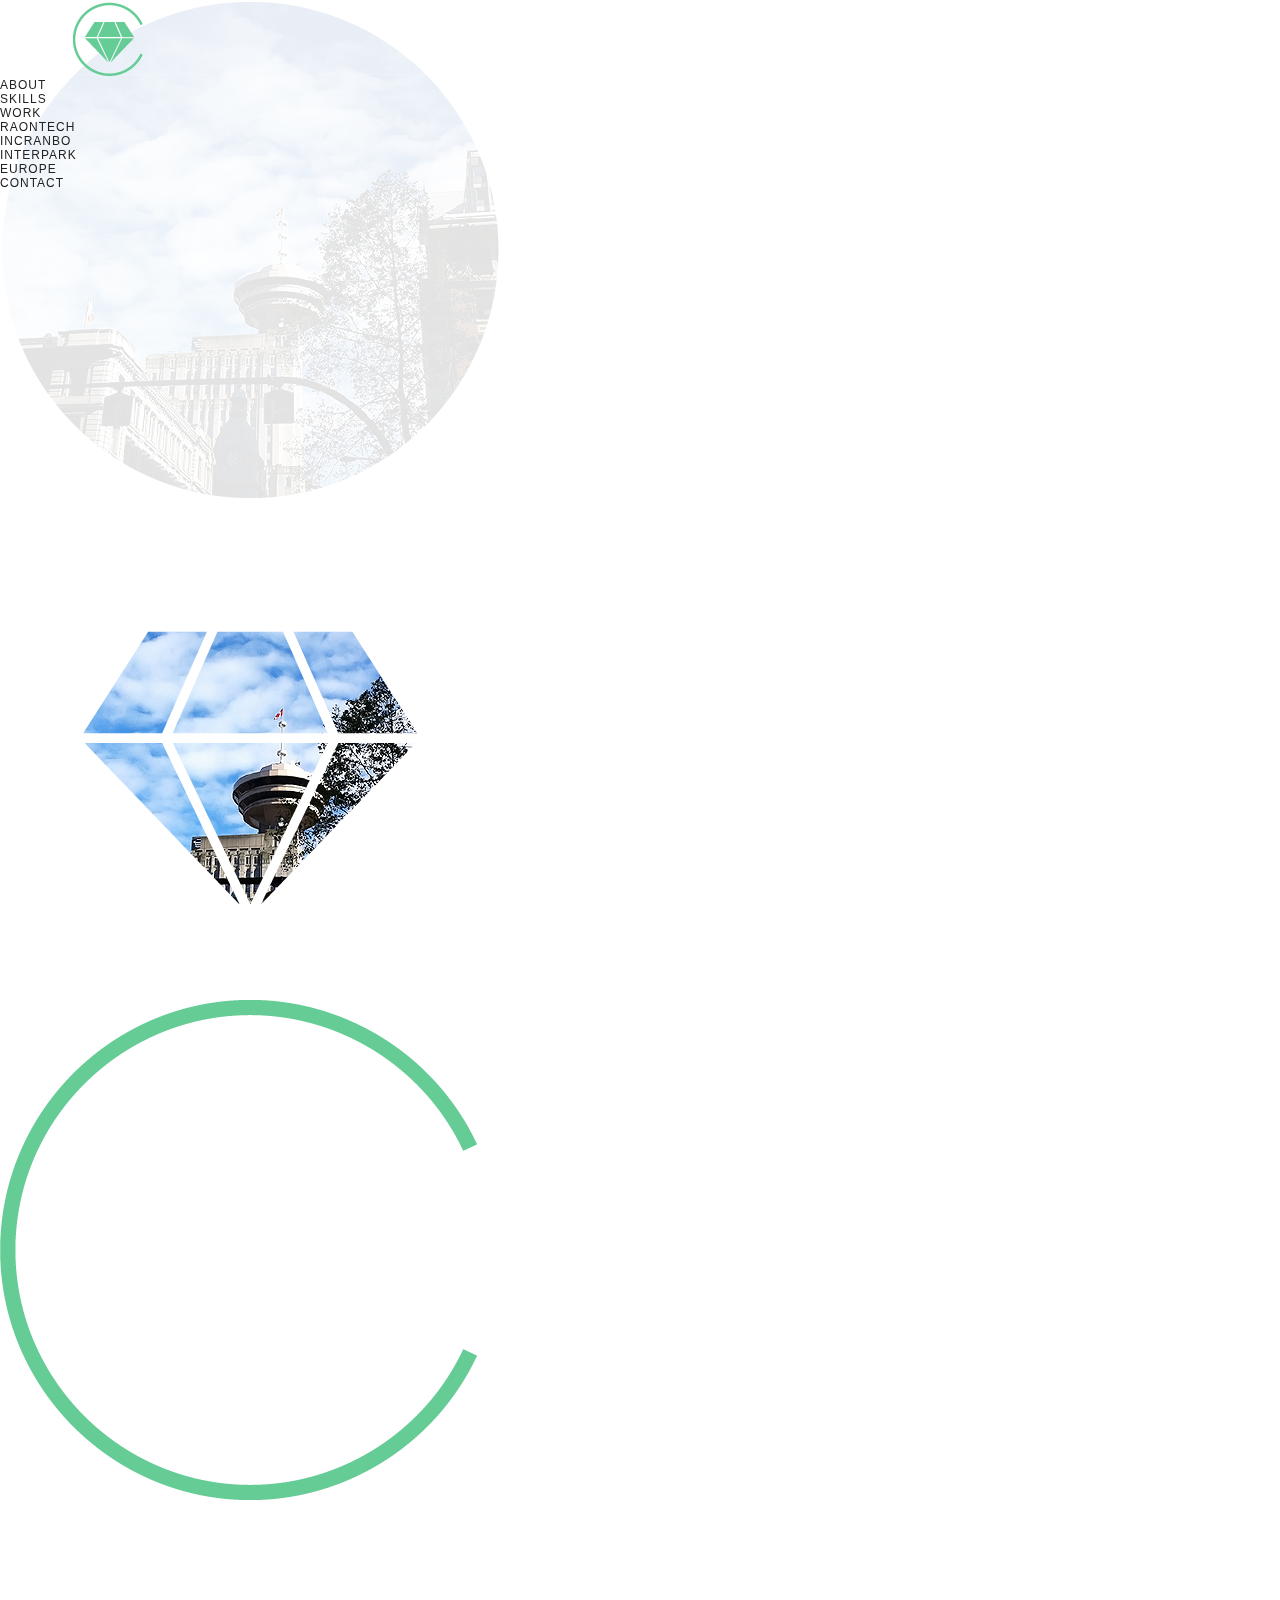
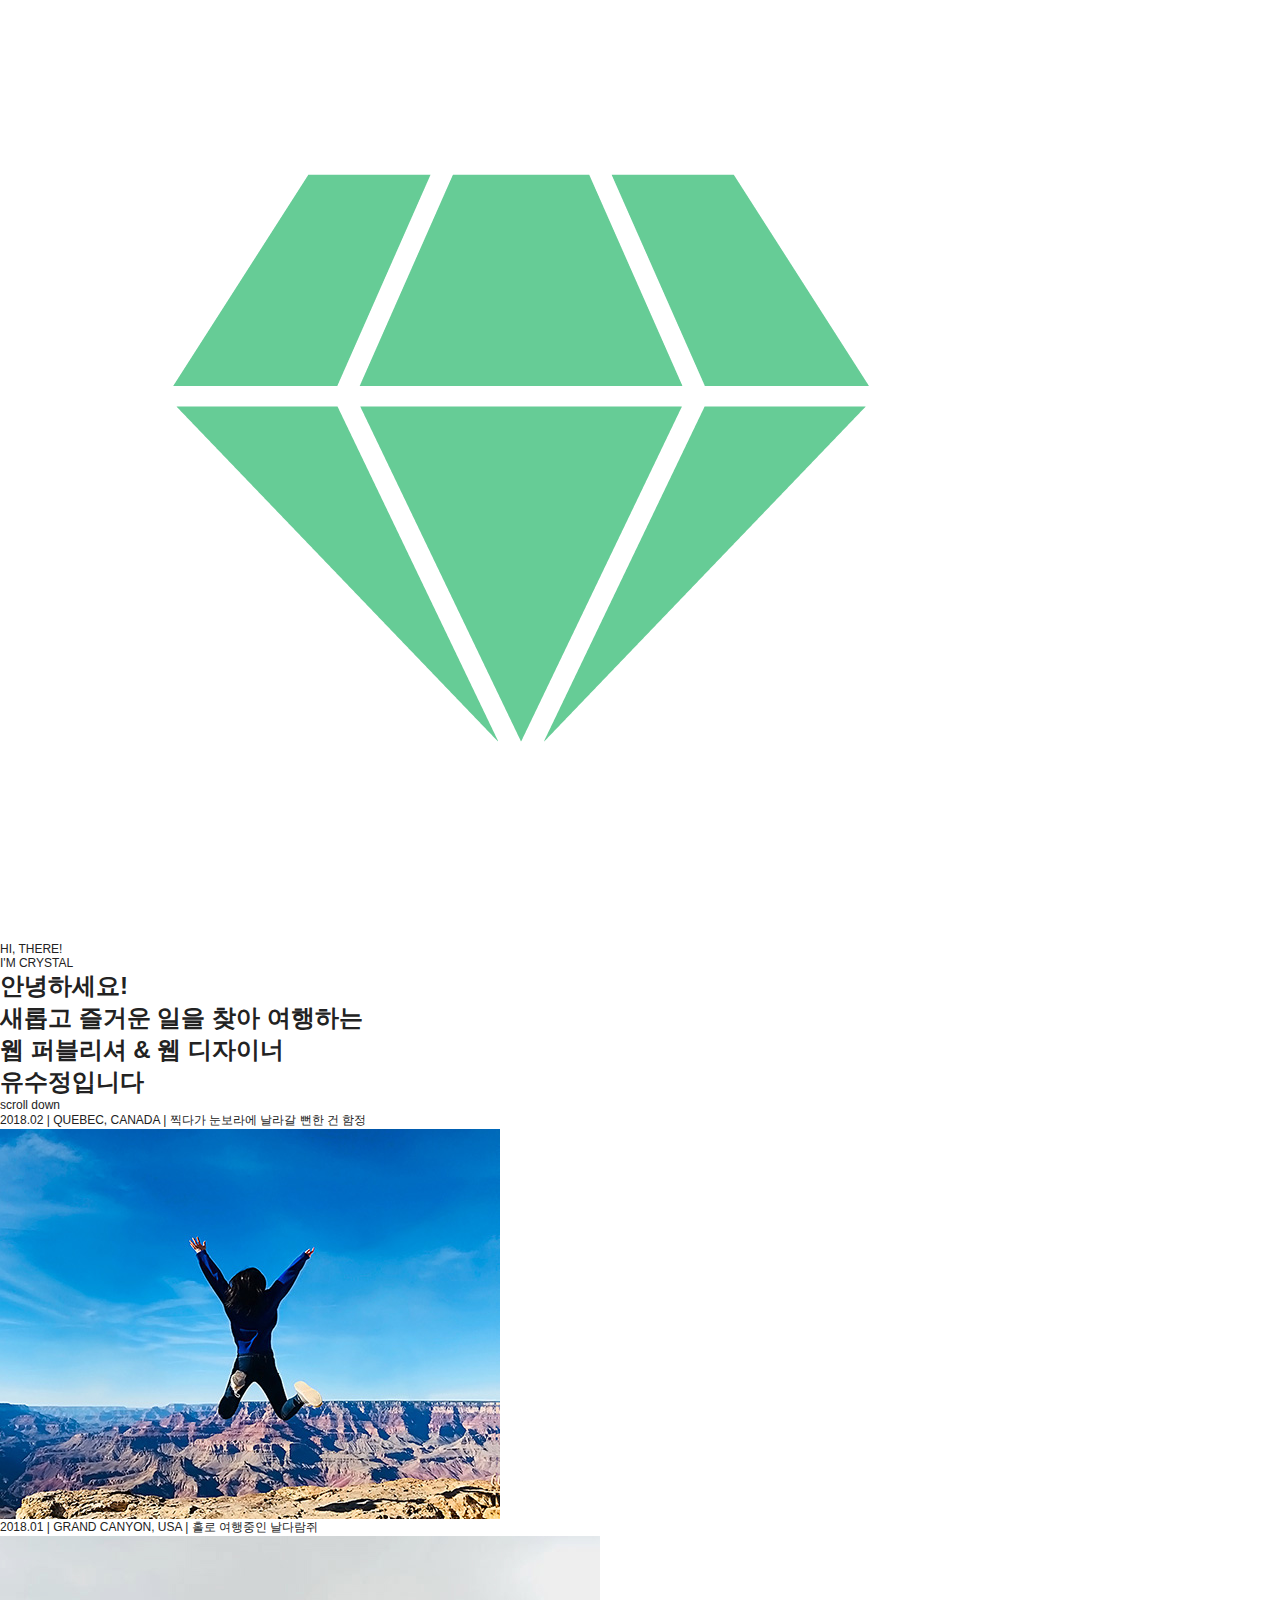
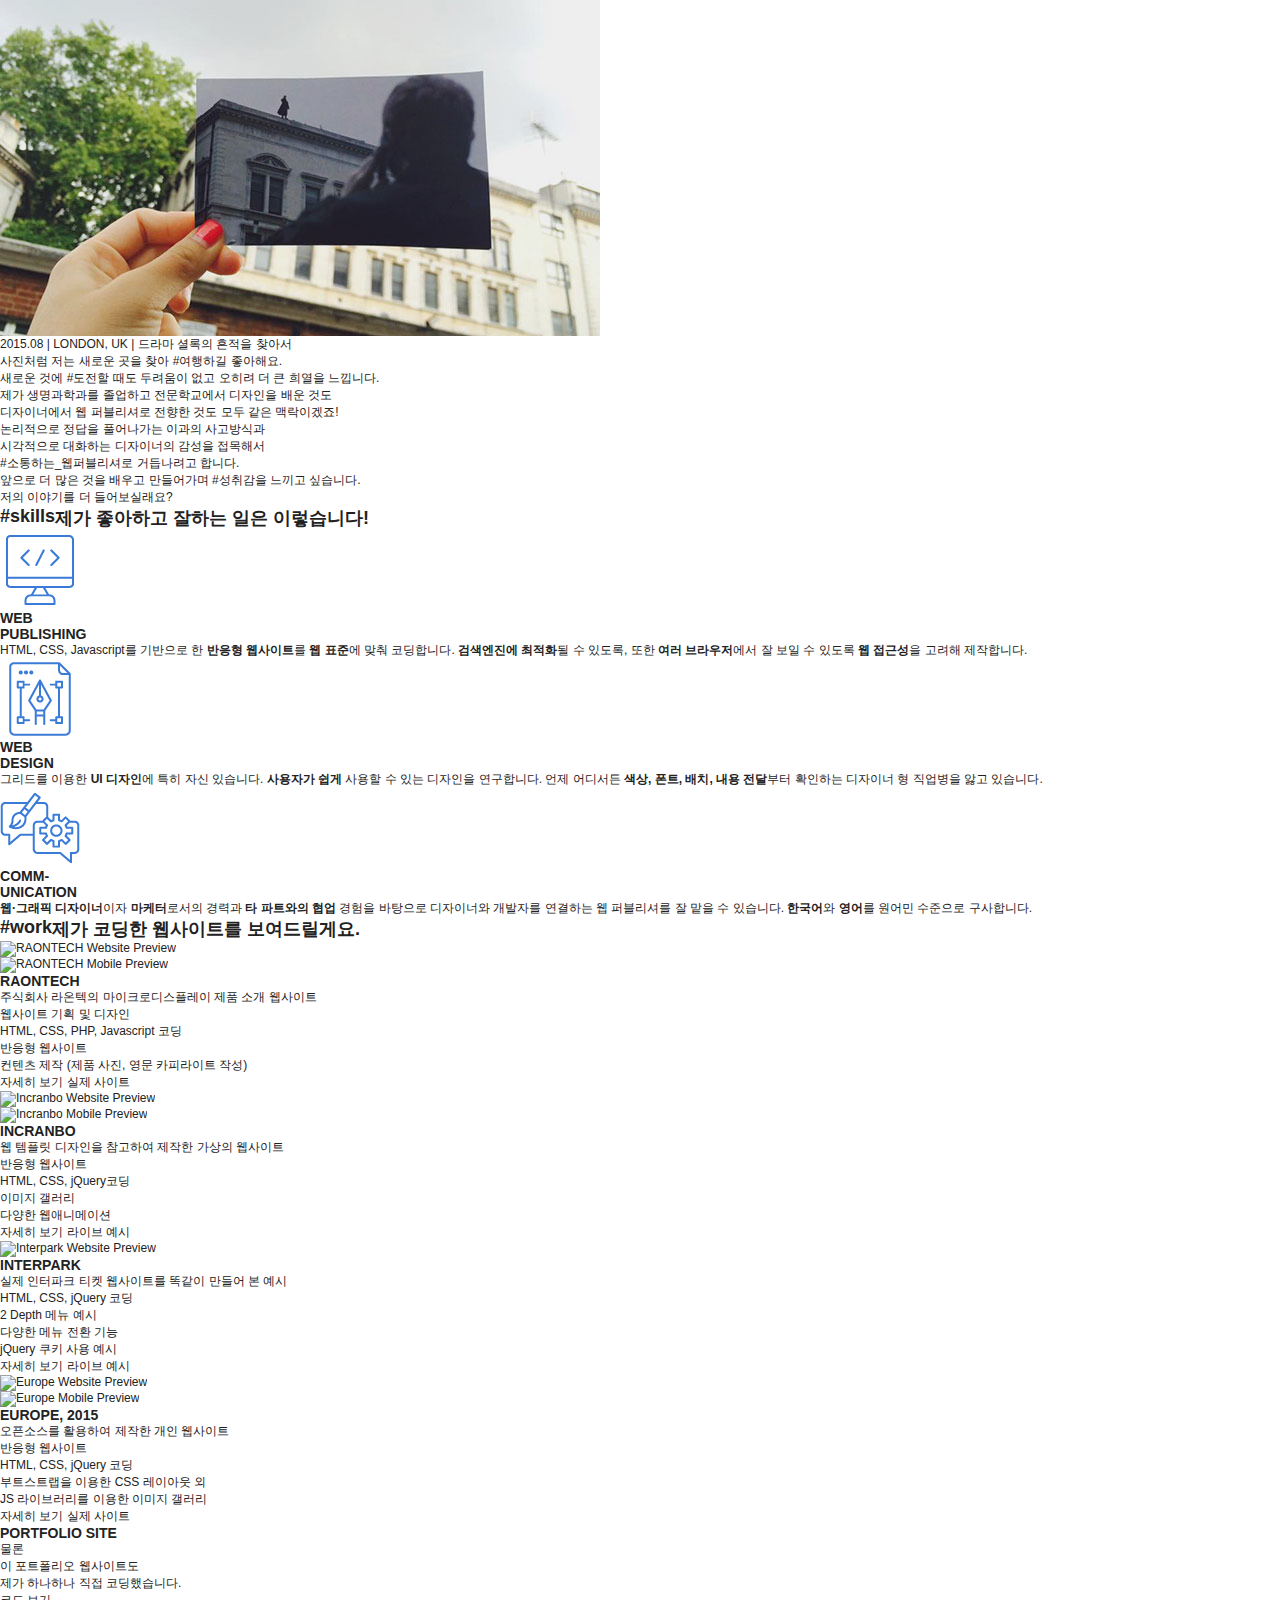
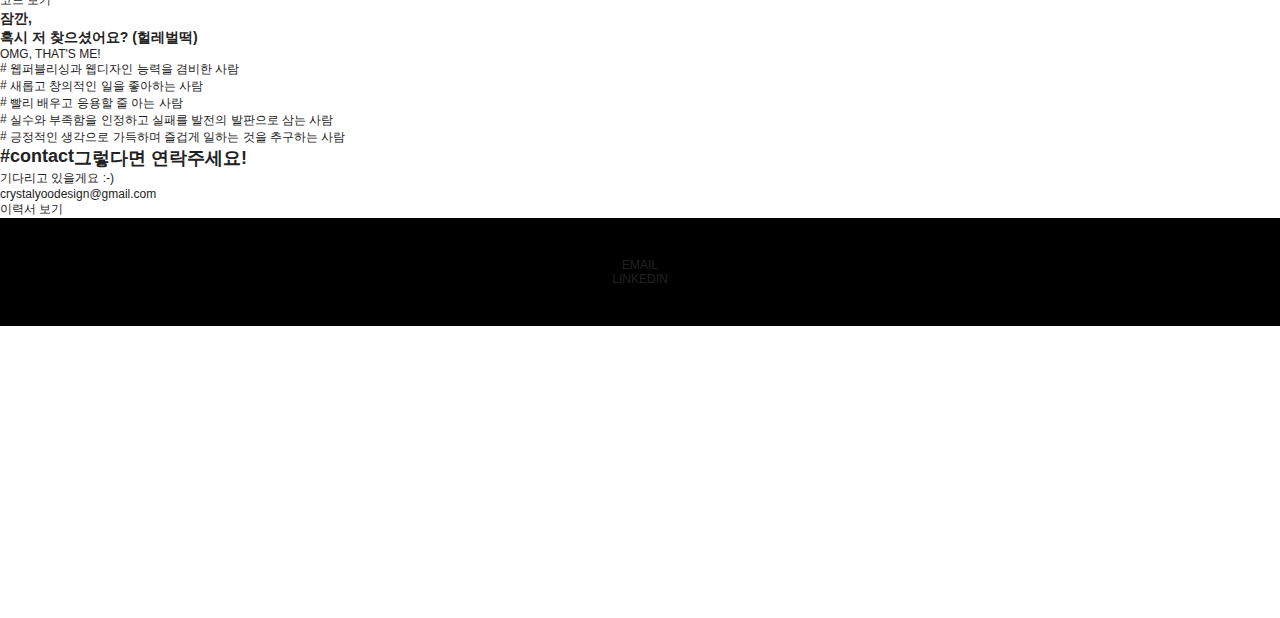
==== commit 74679931: "meta og tag added, portfolio menu removed" ====
--- a/index.html
+++ b/index.html
@@ -16,6 +16,11 @@
 	<meta name='Classification' content='웹표준 원페이지형 웹사이트제작'>
 	<meta name='Keywords' content='포트폴리오, 웹퍼블리셔, 웹디자인, 웹퍼블리싱, UI디자인'>
 	<meta name='Robots' content='noindex,nofollow'>
+
+	<meta property="og:url" content="http://crystalyoo.com" />
+  	<meta property="og:title" content="유수정 | 포트폴리오" />
+  	<meta property="og:description" content="새롭고 즐거운 일을 찾아 여행하는 웹 퍼블리셔 & 웹 디자이너 유수정입니다." />
+  	<meta property="og:image" content="img/landing/quebec.jpg" />
 	
 	<link rel='shortcut icon' href='img/logo.png'>
 	<link rel='apple-touch-icon' href='img/logo.png'>
@@ -68,7 +73,6 @@
 						<li><a href='work/incranbo.html'>Incranbo</a></li>
 						<li><a href='work/interpark.html'>Interpark</a></li>
 						<li><a href='work/europe.html'>Europe</a></li>
-						<li><a href='work/portfolio.html'>Portfolio</a></li>
 					</ul>
 				</li>
 				<li><a href='#contact' class='navA'>CONTACT</a></li>
--- a/css/responsive.css
+++ b/css/responsive.css
@@ -11,7 +11,7 @@
 	#landing>.txt>span{font-size: 38px;}
 	#about>div>.pic1{margin-right:-10px;width: 430px;}
 	#about>div>.pic2{margin-left:40px;width: 400px;}
-	#about>div>.content{padding:550px 0 30px 50px;}
+	#about>div>.content{padding:550px 0 30px;}
 	#skills>div>ul{max-width: 500px;padding:0 30px;}
 	#skills>div>ul>li{width: 100%;}
 	#skills>div>ul>li>div{margin:20px 0;}
@@ -38,8 +38,8 @@
 	#about{width:calc(100% - 100px);}
 	#about>div>.pic1{width: 360px;}
 	#about>div>.pic2{width: 260px;}
-	#about>div>.content{padding:500px 0 30px 30px;}
-	#about>div>.content>p{font-size: 15px;max-width: 450px;margin: 20px auto;}
+	#about>div>.content{padding:500px 0 30px;}
+	#about>div>.content>p{max-width: 450px;margin: 20px auto;}
 	#skills{margin: 150px 50px 0;}
 	#skills>div{margin-top: 80px;}
 	#work>div>.row{margin:100px 50px 150px;width:calc(100% - 100px);}
@@ -52,8 +52,7 @@
 	#work>div>.row>.colT>div>ul>li{font-size:14px;}
 	#work>div>.row3>.col{text-align: left;}
 	#work>div>.row3>.col>div>p{font-size: 16px;}
-	#work>div>.row3 a:last-child{margin-left: 0;}
-	#contact{margin:30px 0 150px;padding: 0 50px;}
+	#contact{margin:150px 0 0;padding: 0 50px 150px;}
 	#contact>.strength{width:420px;}
 	#contact>.strength>div{padding:35px 15px 25px 35px;}
 	#contact>.strength>div>span{padding:35px 20px 25px 30px;}
@@ -79,8 +78,8 @@
 	#about>div>.pic1{margin-top: 100px;}
 	#about>div>.pic2{margin-top: 50px;}
 	#about>div>.pic2>span{text-align:right;}
-	#about>div>.content{padding:50px 20px 0;}
-	#about>div>.content>p{margin:15px 0;font-size: 12px;}
+	#about>div>.content{padding:50px 20px 0;text-align: left;}
+	#about>div>.content>p{margin:15px 0;font-size: 14px;}
 	#skills{margin: 120px 20px 0;}
 	#skills>div{margin-top: 35px;}
 	#skills>div>ul{padding: 0 20px;}
@@ -97,16 +96,16 @@
 	#work>div>.row>.colT>div>p{font-size: 11px;}
 	#work>div>.row>.colT>div>ul{margin: 20px 0;}
 	#work>div>.row>.colT>div>ul>li{font-size:12px;}
-	#work>div>.row a{font-size: 12px;}
+	#work>div>.row a{font-size: 12px;display: block;text-align: center;}
+	#work>div>.row a:last-child{margin-left:0;margin-top: 15px;}
 	#work>div>.row3>.col>div>p{font-size: 12px;margin:20px 0;}
-	#contact{margin:50px 0 150px;padding: 0 20px;}
+	#contact{margin:100px 0 0;padding: 0 20px 150px;}
 	#contact>h2{margin-top: 100px;}
 	#contact>.strength{width: calc(100% - 40px);}
 	#contact>.strength>div{padding:35px 25px 20px;}
 	#contact>.strength>div>h3{font-size: 16px;height: 8px;margin-top: -8px;}
 	#contact>.strength>div>span{display: none;}
-	#contact>.strength>div>ul>li{font-size: 12px;}
 	#contact>.mail{margin: 50px 0;}
 	#contact>.mail>a{font-size: 16px;padding:10px 0;}
-	#contact>a.resume{font-size: 12px;}
-}+	#contact>a.resume{font-size: 12px;display: block;width: calc(100% - 100px);margin:0 auto;}
+}
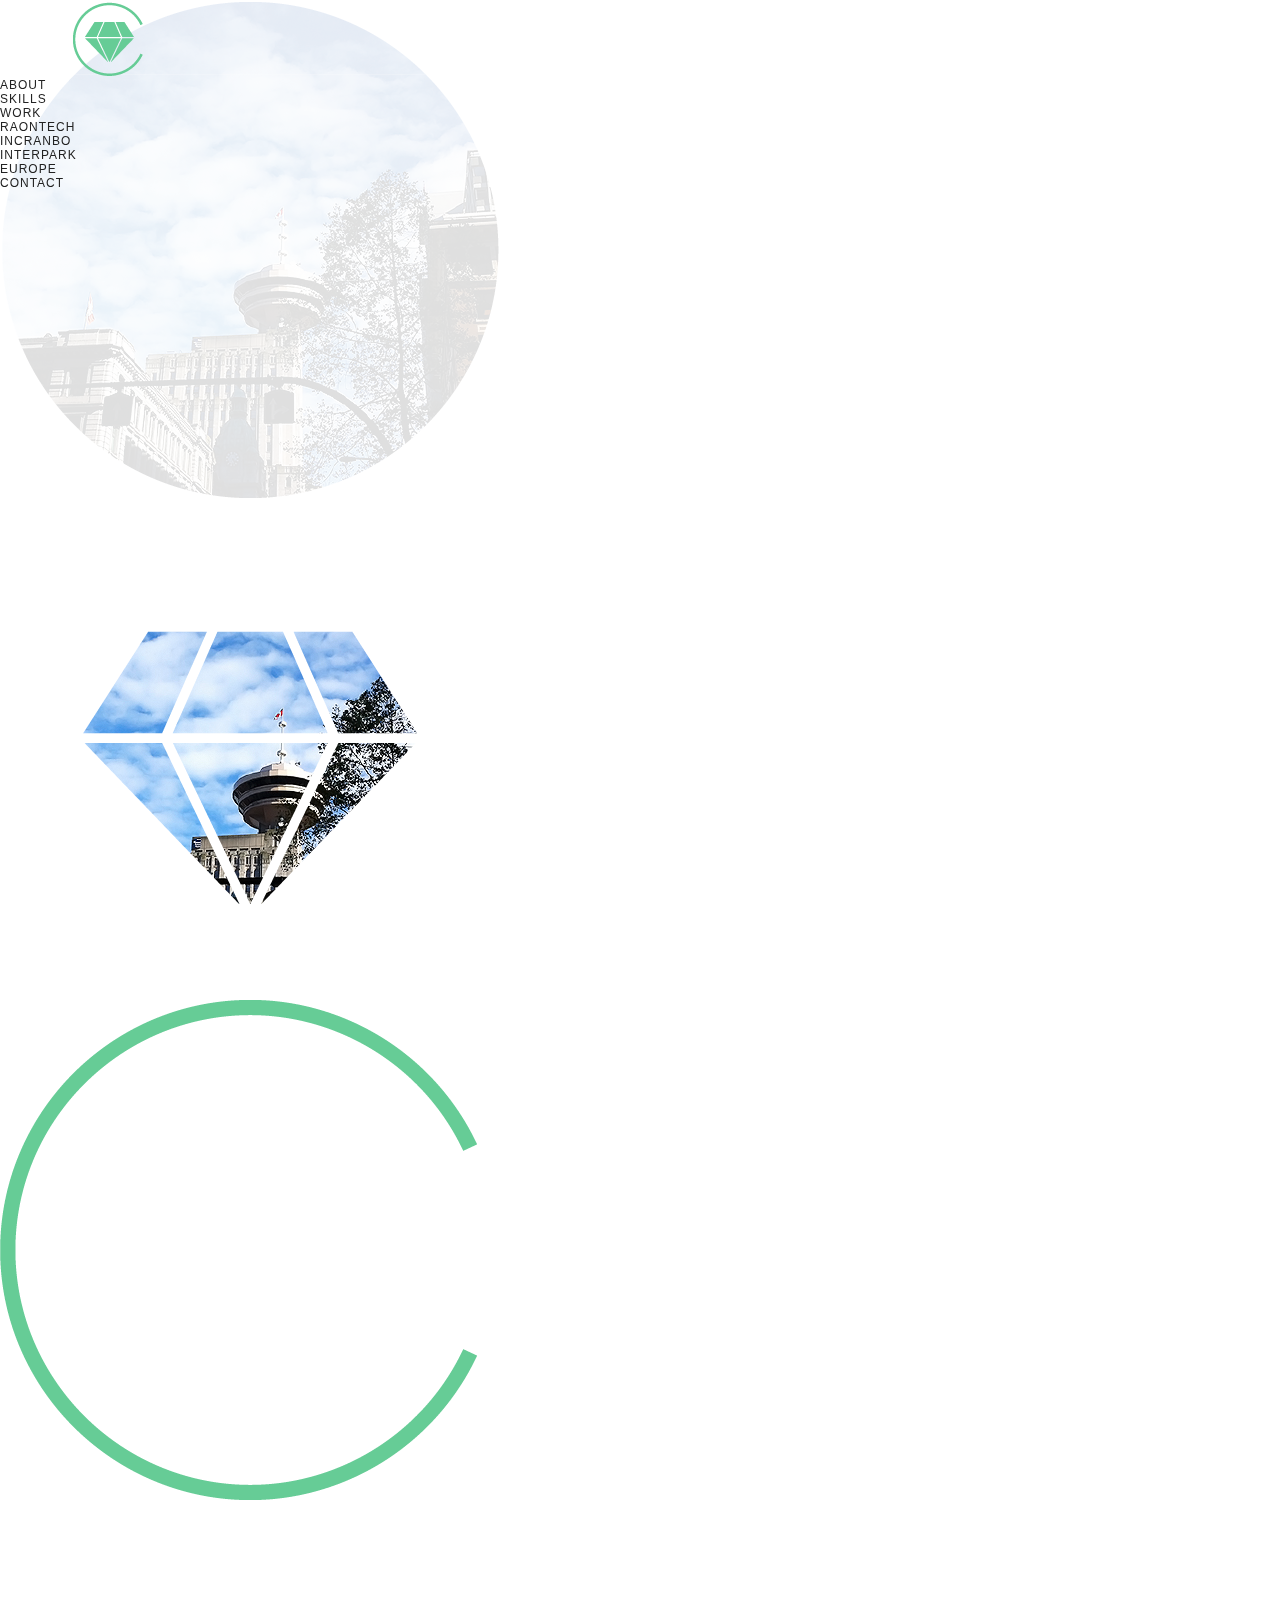
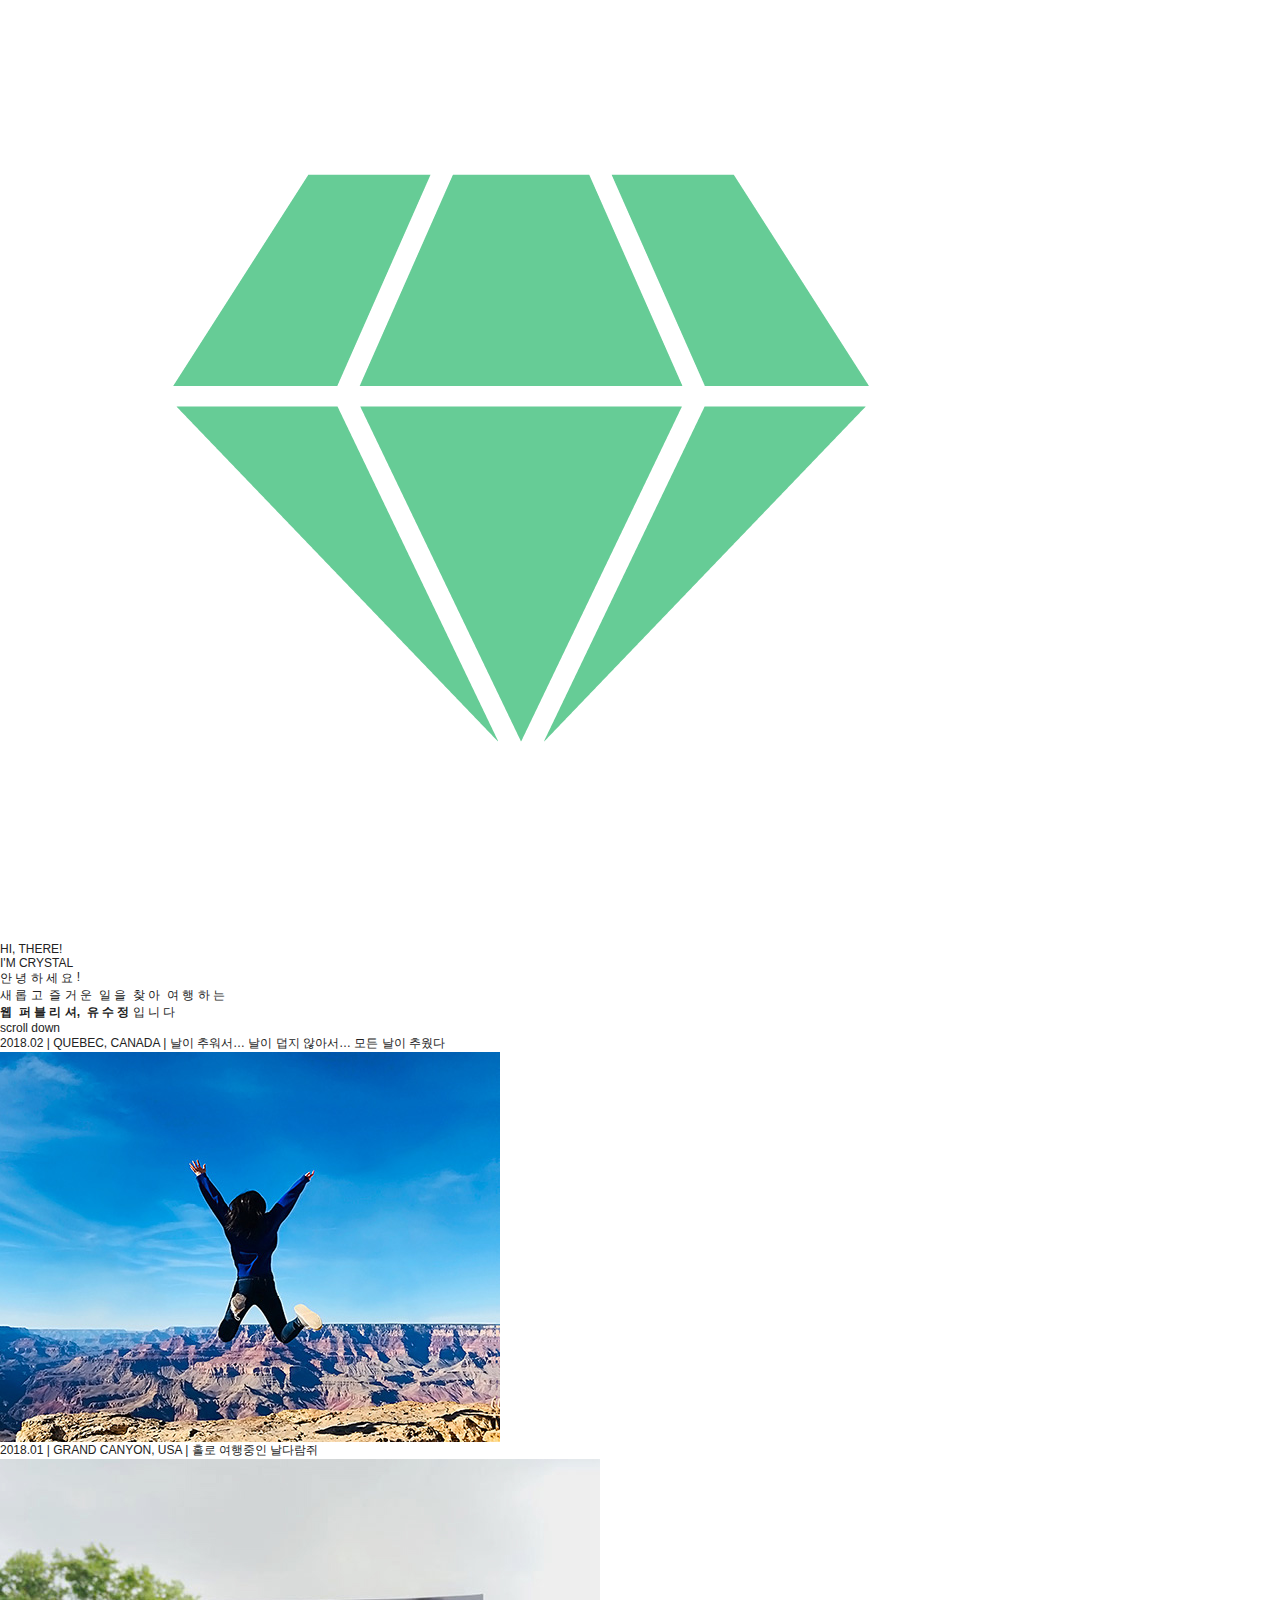
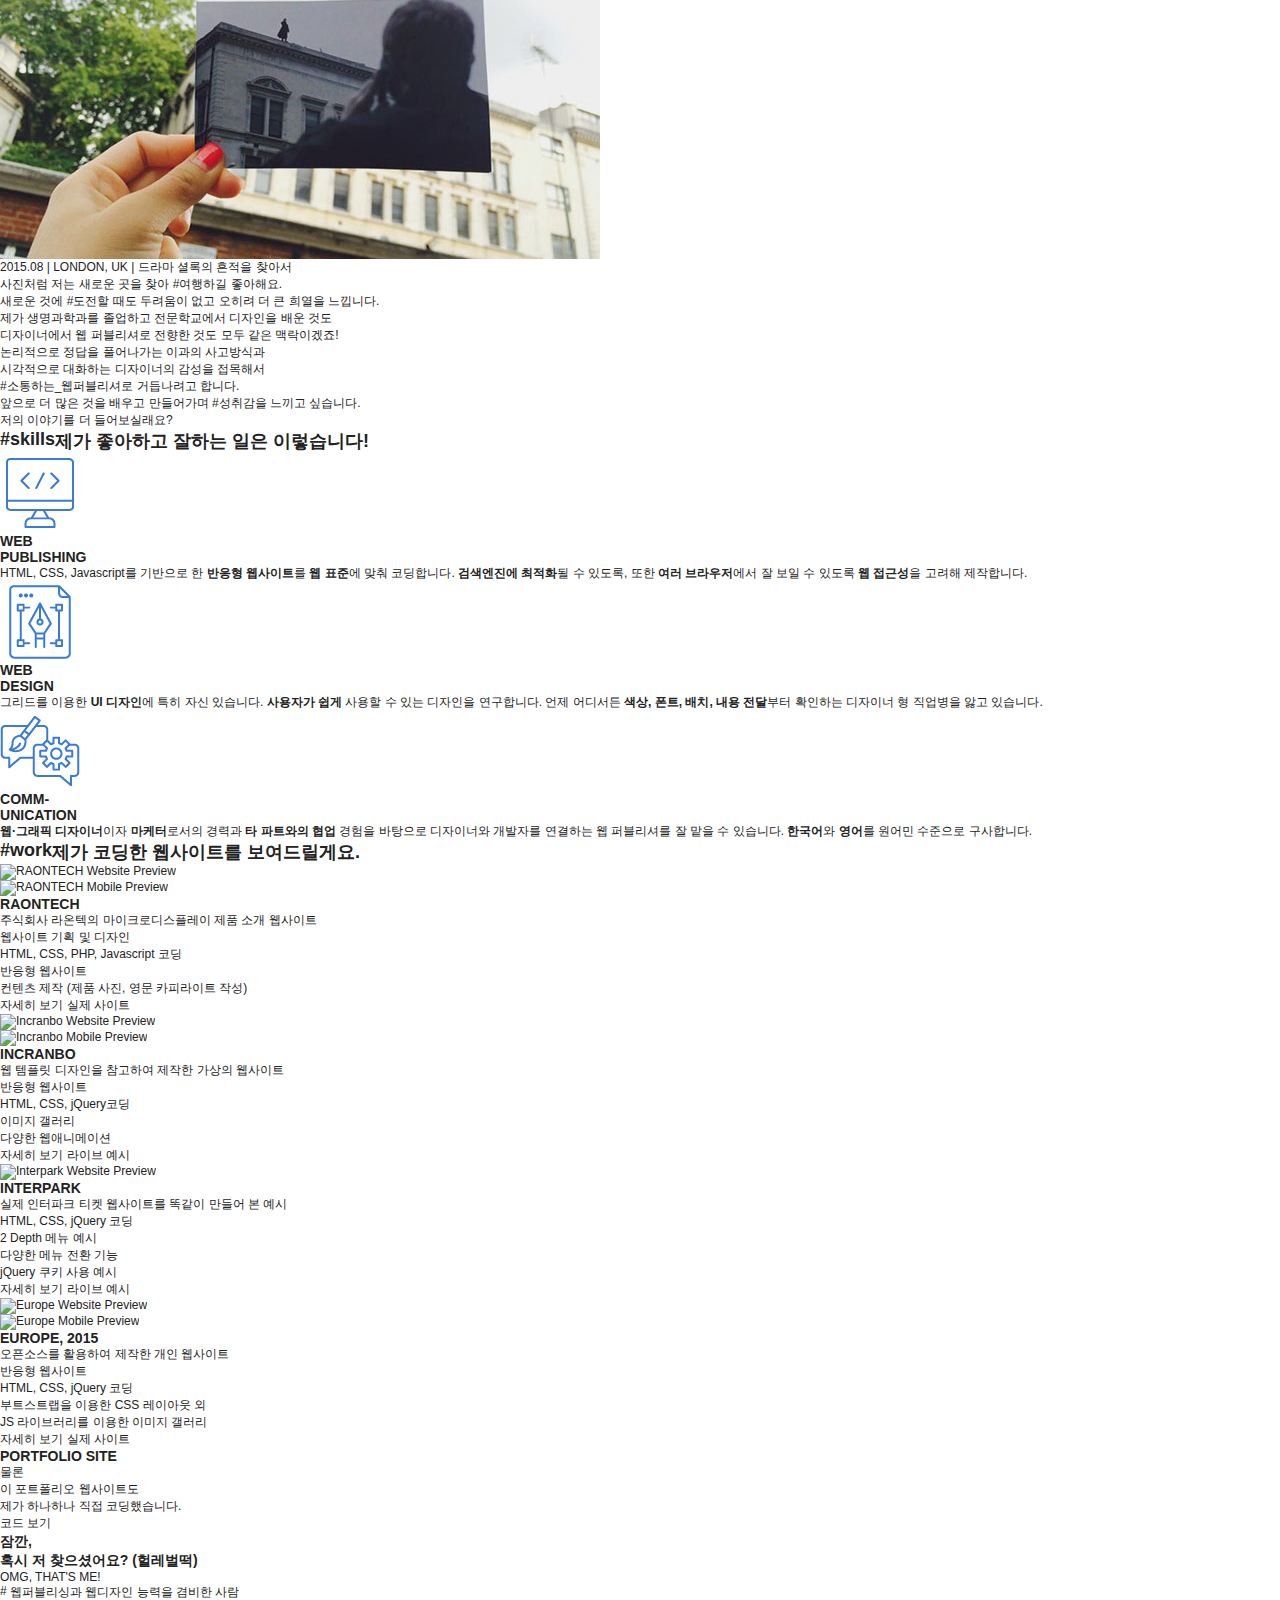
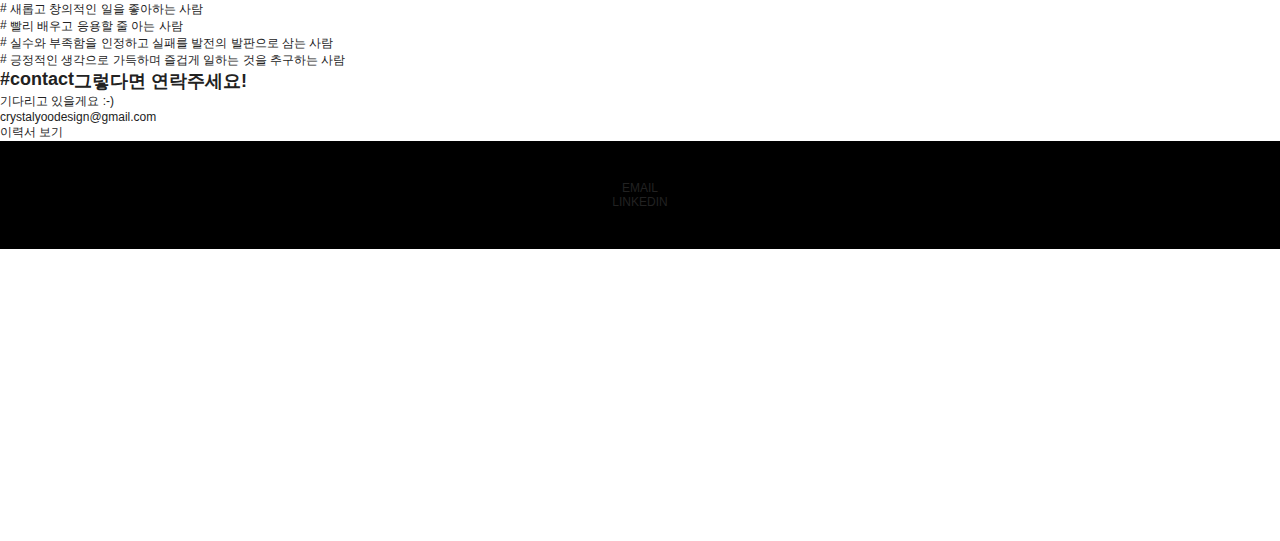
==== commit bc25b49b: "랜딩부분의 introtxt 타이핑 스타일로 바꾸기" ====
--- a/index.html
+++ b/index.html
@@ -1,7 +1,7 @@
 <!DOCTYPE HTML>
 <html lang='ko'>
 <head>
-	<title>유수정 | 웹퍼블리셔 포트폴리오</title>
+	<title>유수정 | 웹 퍼블리셔 포트폴리오</title>
 	<meta charset='utf-8'>
 	<meta name='viewport' content='width=device-width, initial-scale=1.0'>
 	
@@ -19,7 +19,7 @@
 
 	<meta property="og:url" content="http://crystalyoo.com" />
   	<meta property="og:title" content="유수정 | 포트폴리오" />
-  	<meta property="og:description" content="새롭고 즐거운 일을 찾아 여행하는 웹 퍼블리셔 & 웹 디자이너 유수정입니다." />
+  	<meta property="og:description" content="새롭고 즐거운 일을 찾아 여행하는 웹 퍼블리셔 유수정입니다." />
   	<meta property="og:image" content="img/landing/quebec.jpg" />
 	
 	<link rel='shortcut icon' href='img/logo.png'>
@@ -41,17 +41,53 @@
 		<div class='txt txtRight'><span>I'M CRYSTAL</span></div>
 	</div>
 	<div id='landingQuebec'>
-		<h1>
-			안녕하세요!<br>새롭고 즐거운 일을 찾아 여행하는<br><span class='txtBold'>웹 퍼블리셔 &amp; 웹 디자이너<br>유수정</span>입니다
-		</h1>
+		<div class='introtxt'>
+			<div class='r0'>
+				<span class='t1'>안</span>
+				<span class='t2'>녕</span>
+				<span class='t3'>하</span>
+				<span class='t4'>세</span>
+				<span class='t5'>요</span>
+				<span class='t6'>!</span>
+			</div>
+			<div class='r1'>
+				<span class='t1'>새</span>
+				<span class='t2'>롭</span>
+				<span class='t3'>고&nbsp;</span>
+				<span class='t4'>즐</span>
+				<span class='t5'>거</span>
+				<span class='t6'>운&nbsp;</span>
+				<span class='t7'>일</span>
+				<span class='t8'>을&nbsp;</span>
+				<span class='t9'>찾</span>
+				<span class='t10'>아&nbsp;</span>
+				<span class='t11'>여</span>
+				<span class='t12'>행</span>
+				<span class='t13'>하</span>
+				<span class='t14'>는</span>
+			</div>
+			<div class='r2'>
+				<span class='txtBold t1'>웹&nbsp;</span>
+				<span class='txtBold t2'>퍼</span>
+				<span class='txtBold t3'>블</span>
+				<span class='txtBold t4'>리</span>
+				<span class='txtBold t5'>셔,&nbsp;</span>
+				<span class='txtBold t6'>유</span>
+				<span class='txtBold t7'>수</span>
+				<span class='txtBold t8'>정</span>
+				<span class='t9'>입</span>
+				<span class='t10'>니</span>
+				<span class='t11'>다</span>
+			</div>
+		</div>
 		<div class='scroll'>
 			<div class='line'></div>
 			<div class='text'>scroll down</div>
 		</div>
 	</div>
 
-	<header class='addFrame clearfloat'>
-		<div>
+	<header class='addFrame'>
+		<div class='clearfloat'>
 			<a href='/'><img src='img/logo.png' alt='Crystal Logo'></a>
 			<div class='navBtn-wrap'>
 				<a href='javascript:void(0);' class='navBtn'>
@@ -82,7 +118,7 @@
 
 	<main>
 		<section id='about'>
-			<span class='caption'>2018.02  | QUEBEC, CANADA  |  찍다가 눈보라에 날라갈 뻔한 건 함정</span>
+			<span class='caption'>2018.02  | QUEBEC, CANADA  |  날이 추워서… 날이 덥지 않아서… 모든 날이 추웠다</span>
 			<div>
 				<div class='pic pic1'>
 					<img src='img/about/01.jpg' alt='Photo in Grand Canyon'>
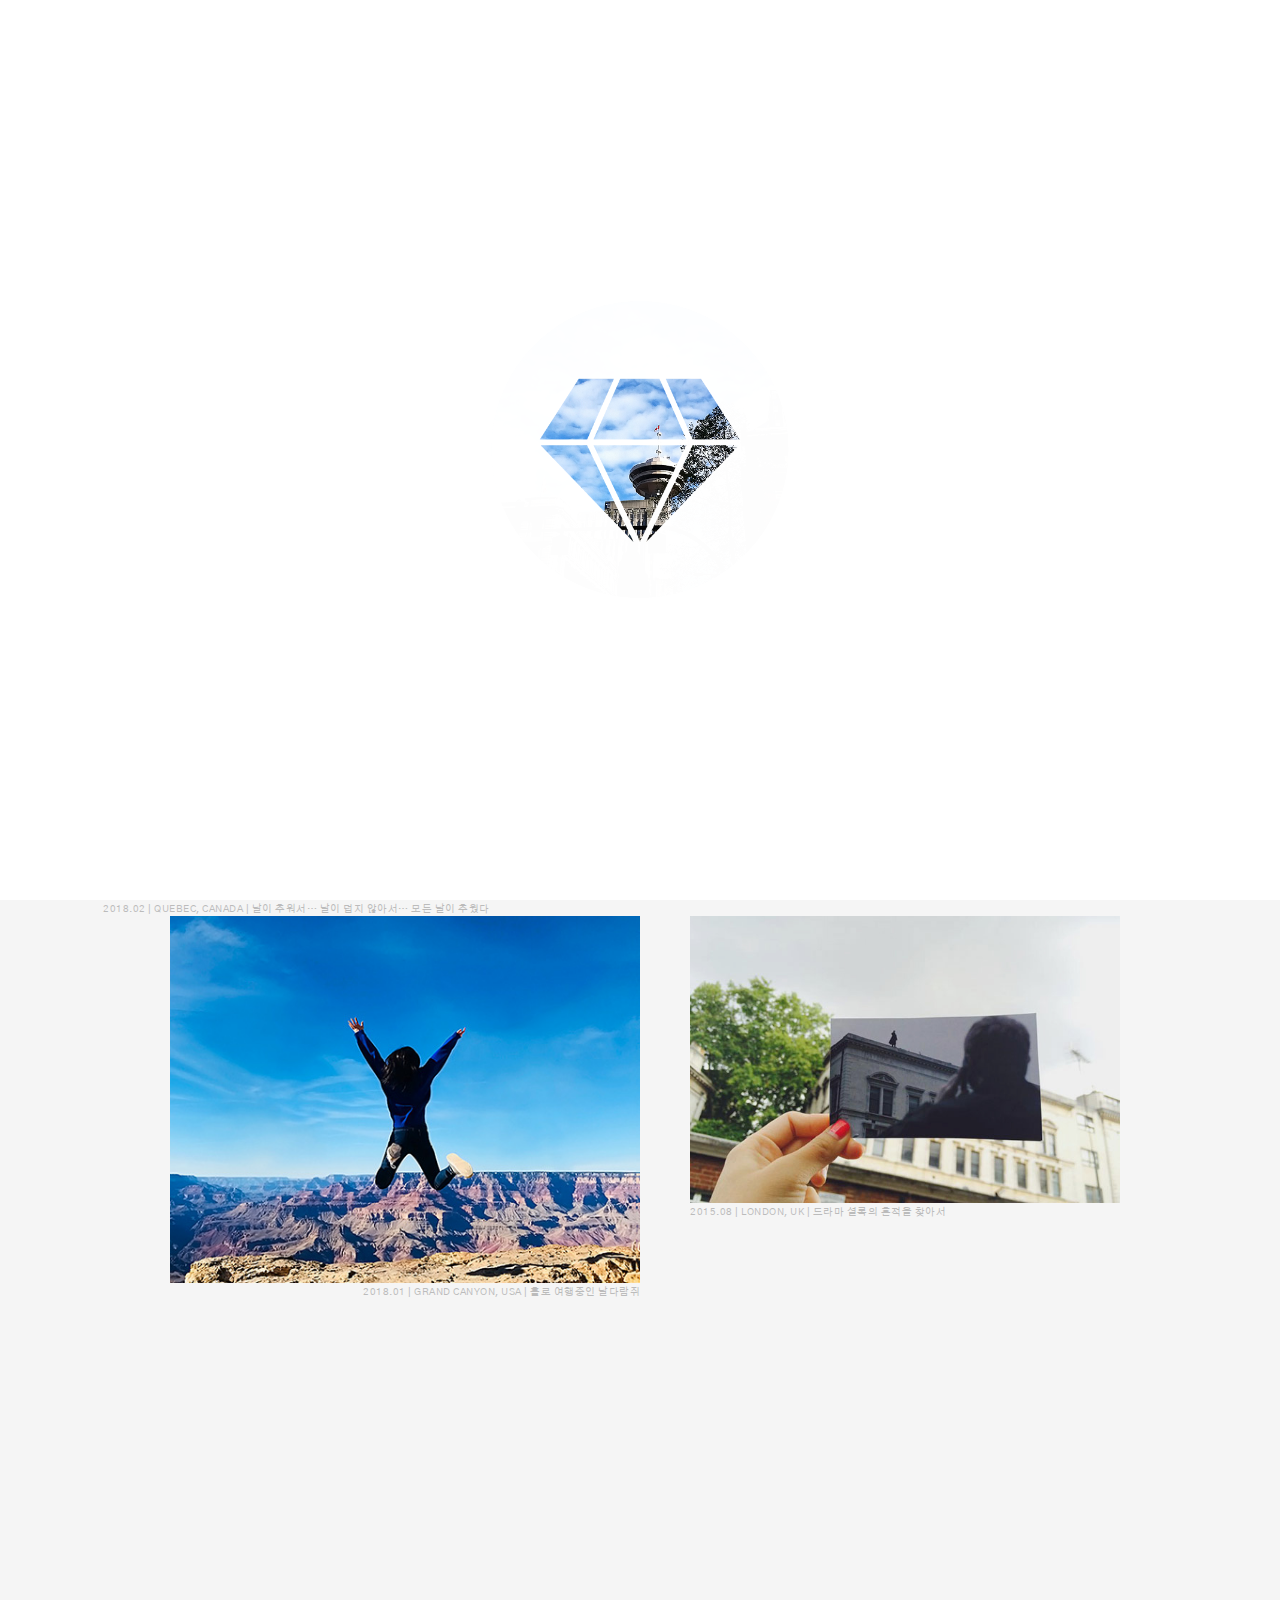
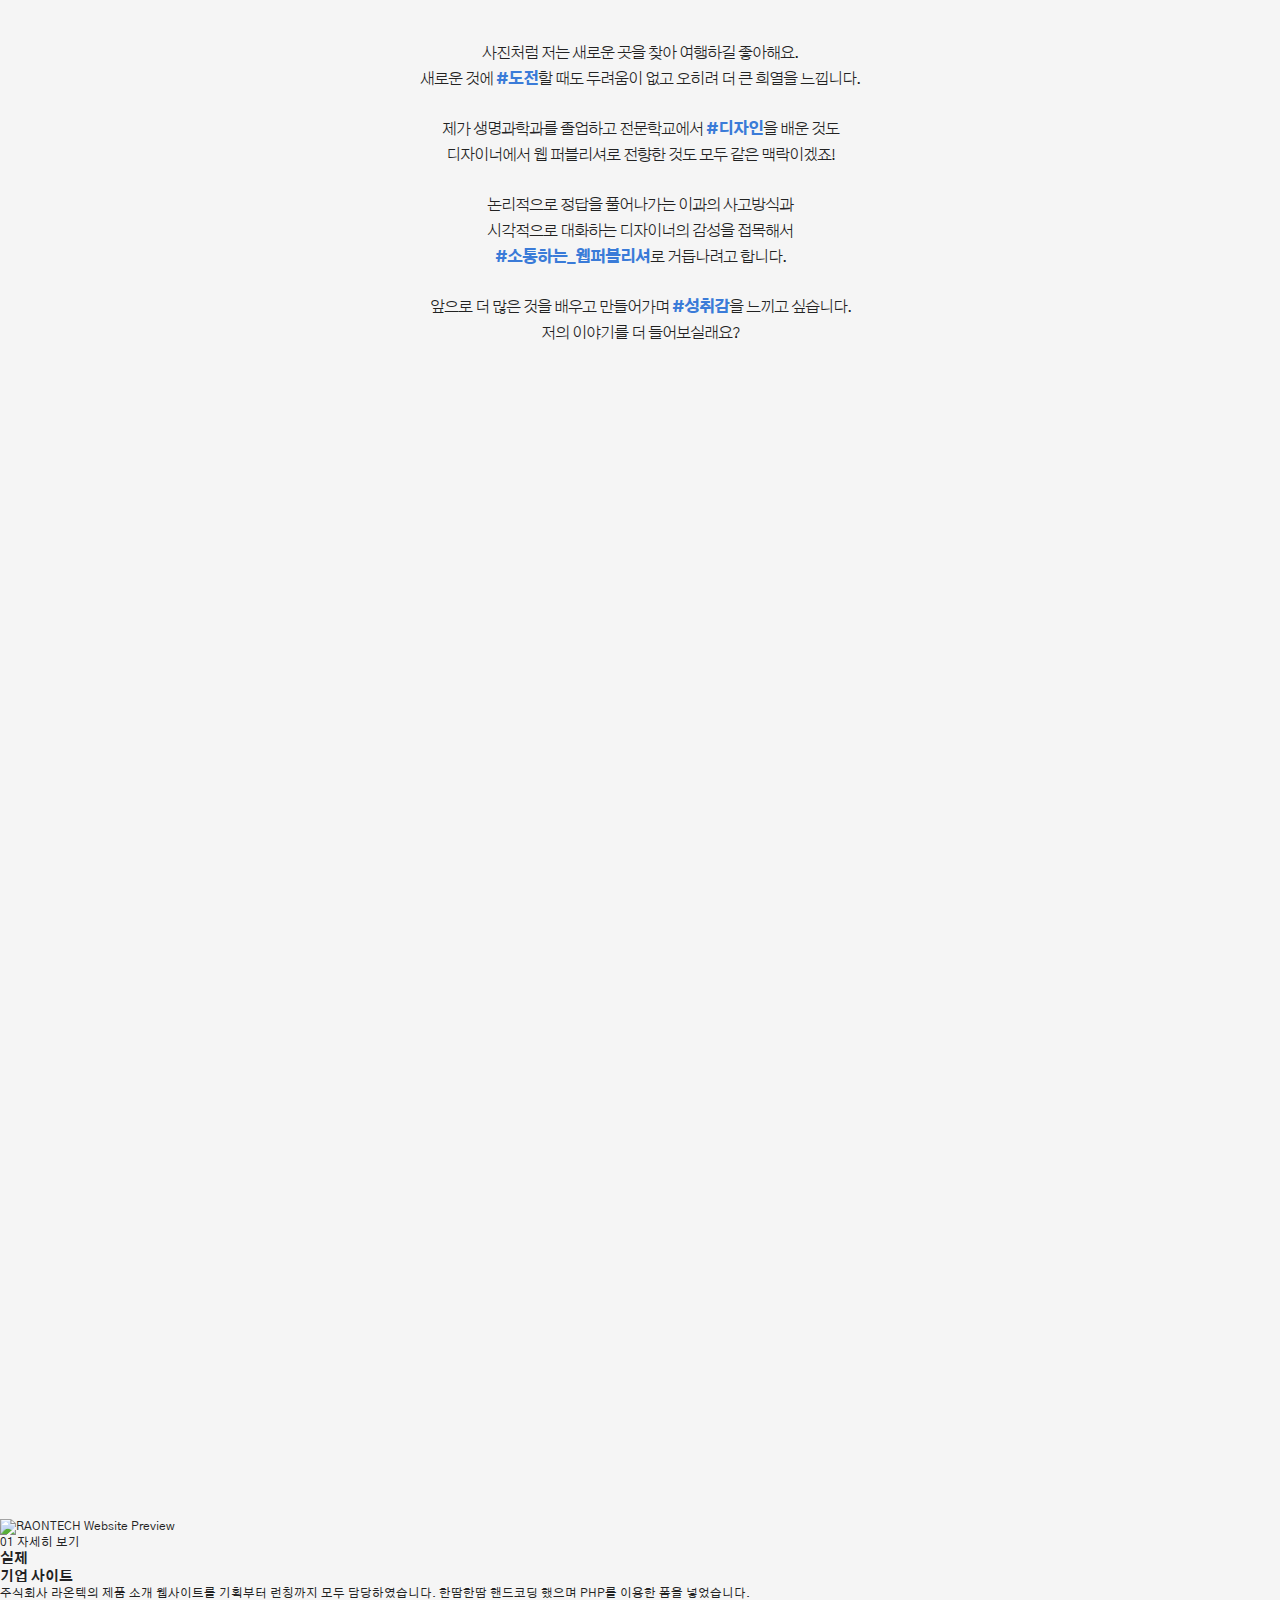
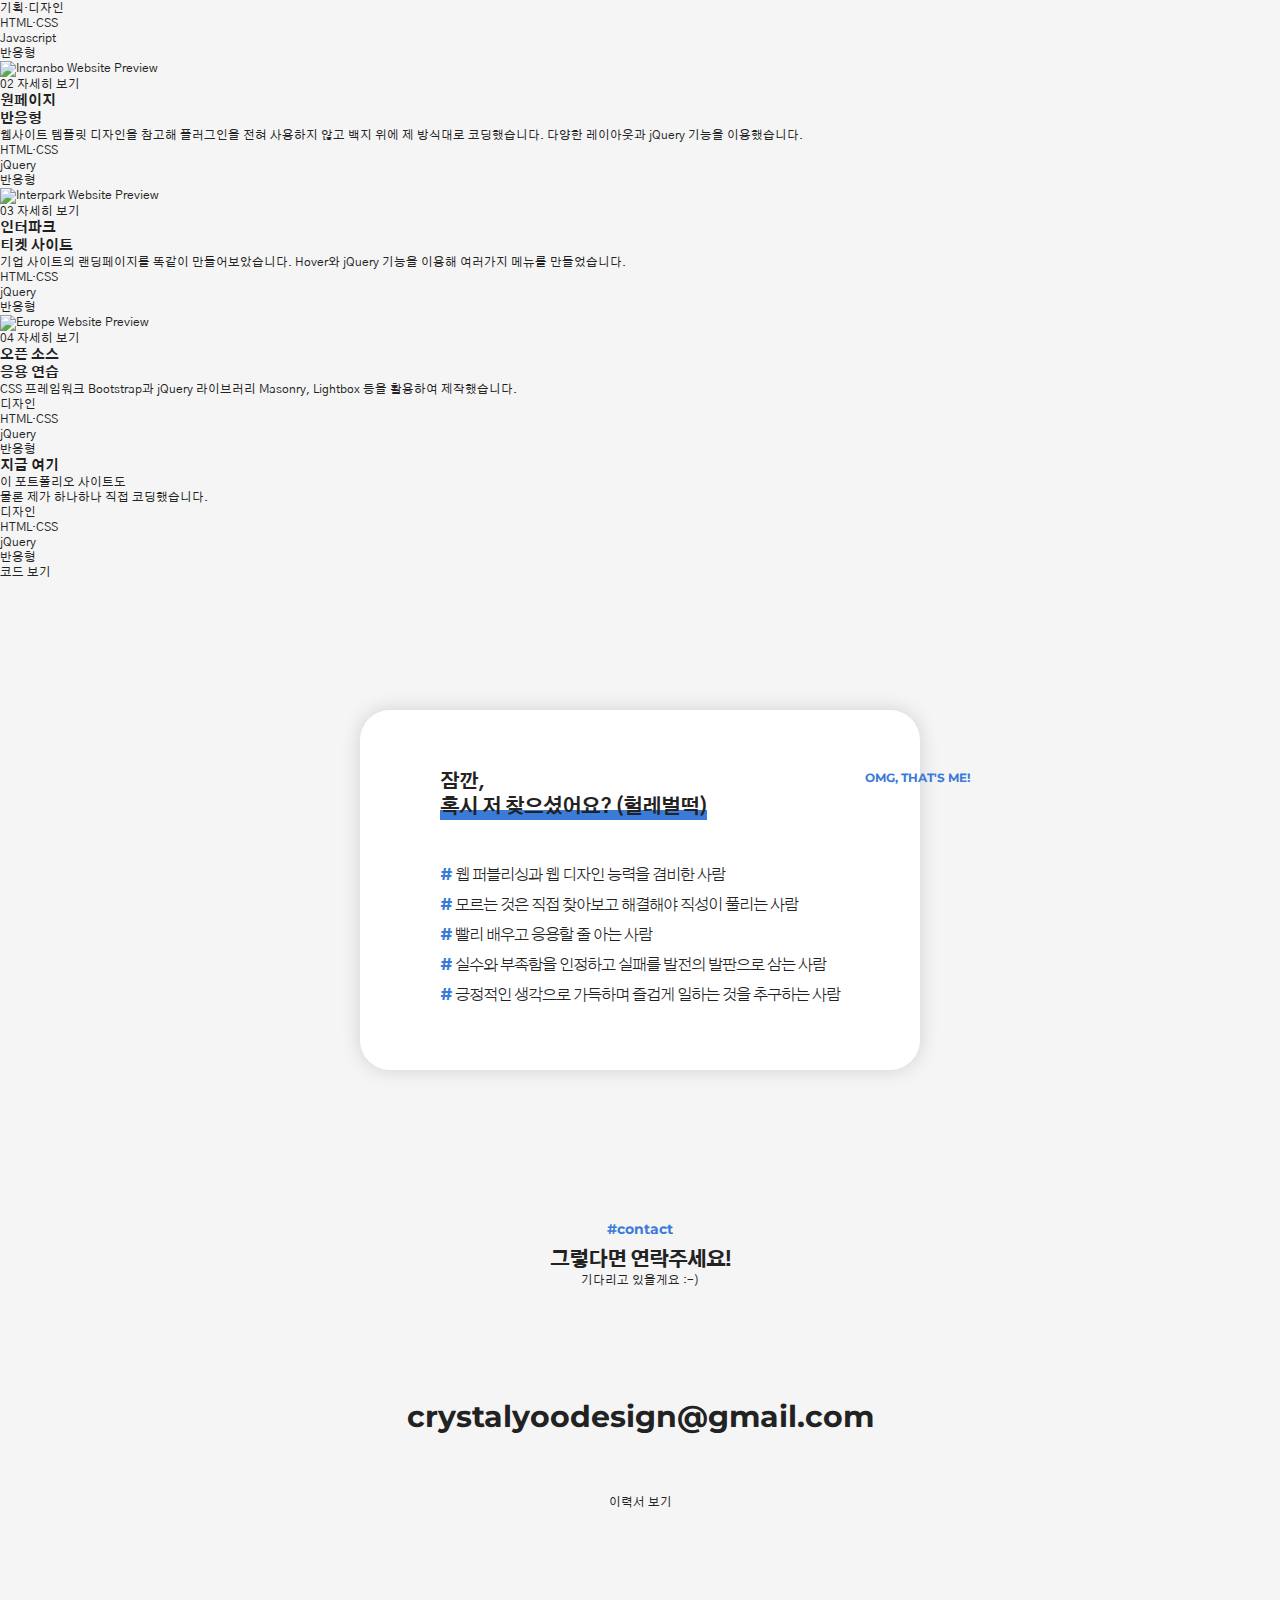
==== commit 815aaaab: "work section updated" ====
--- a/index.html
+++ b/index.html
@@ -129,22 +129,22 @@
 					<span class='caption'>2015.08  | LONDON, UK  |  드라마 셜록의 흔적을 찾아서</span>
 				</div>
 				<div class='content'>
-					<p>
-						사진처럼 저는 새로운 곳을 찾아 <span class='accent'>#여행</span>하길 좋아해요.<br>
-						새로운 것에 <span class='accent'>#도전</span>할 때도 두려움이 없고 오히려 더 큰 희열을 느낍니다.
+					<p class='myhide1'>
+						<span class='myhide'>사진처럼 저는 새로운 곳을 찾아 여행하길 좋아해요.</span><br>
+						<span class='myhide'>새로운 것에 </span><span class='accent'>#도전</span><span class='myhide'>할 때도 두려움이 없고 오히려 더 큰 희열을 느낍니다.</span>
 					</p>
-					<p>
-						제가 생명과학과를 졸업하고 전문학교에서 디자인을 배운 것도<br>
-						디자이너에서 웹 퍼블리셔로 전향한 것도 모두 같은 맥락이겠죠!
+					<p class='myhide2'>
+						<span class='myhide'>제가 생명과학과를 졸업하고 전문학교에서 </span><span class='accent'>#디자인</span><span class='myhide'>을 배운 것도<br>
+						디자이너에서 웹 퍼블리셔로 전향한 것도 모두 같은 맥락이겠죠!</span>
 					</p>
-					<p>
-						논리적으로 정답을 풀어나가는 이과의 사고방식과<br>
-						시각적으로 대화하는 디자이너의 감성을 접목해서<br>
-						<span class='accent'>#소통하는_웹퍼블리셔</span>로 거듭나려고 합니다.
+					<p class='myhide3'>
+						<span class='myhide'>논리적으로 정답을 풀어나가는 이과의 사고방식과<br>
+						시각적으로 대화하는 디자이너의 감성을 접목해서</span><br>
+						<span class='accent'>#소통하는_웹퍼블리셔</span><span class='myhide'>로 거듭나려고 합니다.
 					</p>
-					<p>
-						앞으로 더 많은 것을 배우고 만들어가며 <span class='accent'>#성취감</span>을 느끼고 싶습니다.<br>
-						저의 이야기를 더 들어보실래요?
+					<p class='myhide4'>
+						<span class='myhide'>앞으로 더 많은 것을 배우고 만들어가며 </span><span class='accent'>#성취감</span><span class='myhide'>을 느끼고 싶습니다.</span><br>
+						<span class='myhide'>저의 이야기를 더 들어보실래요?</span>
 					</p>
 				</div>
 			</div>
@@ -173,7 +173,7 @@
 							<div class='clearfloat'>
 								<div class='line'></div>
 								<div class='text'>
-									<p>그리드를 이용한 <span class='txtBold'>UI 디자인</span>에 특히 자신 있습니다. <span class='txtBold'>사용자가 쉽게</span> 사용할 수 있는 디자인을 연구합니다. 언제 어디서든 <span class='txtBold'>색상, 폰트, 배치, 내용 전달</span>부터 확인하는 디자이너 형 직업병을 앓고 있습니다. </p>
+									<p>그리드를 이용한 <span class='txtBold'>UI 디자인</span>에 특히 자신 있습니다. <span class='txtBold'>포토샵, 일러스트레이터, 인디자인</span>은 10년 이상 사용했기에 숨 쉬듯이 작업합니다. 어디서든 <span class='txtBold'>색상, 폰트, 배치</span>부터 확인하는 직업병을 앓고 있습니다.</p>
 								</div>
 							</div>
 						</div>
@@ -195,94 +195,109 @@
 		</section>
 
 		<section id='work'>
-			<h2><span class='label'>#work</span>제가 코딩한 웹사이트를 보여드릴게요.</h2>
-			<div class='wContent'>
-				<div class='row row1 clearfloat'>
-					<div class='col colI'>
-						<div class='web'><img src='img/work/raontech/p-web.png' alt='RAONTECH Website Preview'></div>
-						<div class='mobile'><img src='img/work/raontech/p-mobile.png' alt='RAONTECH Mobile Preview'></div>
-					</div>
-					<div class='col colT'>
-						<div>
-							<h3>RAONTECH</h3>
-							<p>주식회사 라온텍의 마이크로디스플레이 제품 소개 웹사이트</p>
-							<ul>
-								<li>웹사이트 기획 및 디자인</li>
-								<li>HTML, CSS, PHP, Javascript 코딩</li>
-								<li>반응형 웹사이트</li>
-								<li>컨텐츠 제작 (제품 사진, 영문 카피라이트 작성)</li>
-							</ul>
-							<a href='work/raontech.html'>자세히 보기</a>
-							<a href='http://www.raon.io/microdisplay' target='_blank'>실제 사이트</a>
-						</div>
-					</div>
-				</div>
-				<div class='row row2 clearfloat'>
-					<div class='col colI'>
-						<div class='web'><img src='img/work/incranbo/p-web.png' alt='Incranbo Website Preview'></div>
-						<div class='mobile'><img src='img/work/incranbo/p-mobile.png' alt='Incranbo Mobile Preview'></div>
-					</div>
-					<div class='col colT'>
-						<div>
-							<h3>INCRANBO</h3>
-							<p>웹 템플릿 디자인을 참고하여 제작한 가상의 웹사이트</p>
-							<ul>
-								<li>반응형 웹사이트</li>
-								<li>HTML, CSS, jQuery코딩</li>
-								<li>이미지 갤러리</li>
-								<li>다양한 웹애니메이션</li>
-							</ul>
-							<a href='work/incranbo.html'>자세히 보기</a>
-							<a href='http://crystalyoo.com/incranbo' target='_blank'>라이브 예시</a>
-						</div>
-					</div>
-				</div>
-				<div class='row row1 clearfloat'>
-					<div class='col colI'>
-						<div class='web webAlone'><img src='img/work/interpark/p-web.png' alt='Interpark Website Preview'></div>
-					</div>
-					<div class='col colT'>
-						<div>
-							<h3>INTERPARK</h3>
-							<p>실제 인터파크 티켓 웹사이트를 똑같이 만들어 본 예시</p>
-							<ul>
-								<li>HTML, CSS, jQuery 코딩</li>
-								<li>2 Depth 메뉴 예시</li>
-								<li>다양한 메뉴 전환 기능</li>
-								<li>jQuery 쿠키 사용 예시</li>
-							</ul>
-							<a href='work/interpark.html'>자세히 보기</a>
-							<a href='http://crystalyoo.com/interpark' target='_blank'>라이브 예시</a>
-						</div>
-					</div>
-				</div>
-				<div class='row row2 clearfloat'>
-					<div class='col colI'>
-						<div class='web'><img src='img/work/europe/p-web.png' alt='Europe Website Preview'></div>
-						<div class='mobile'><img src='img/work/europe/p-mobile.png' alt='Europe Mobile Preview'></div>
-					</div>
-					<div class='col colT'>
-						<div>
-							<h3>EUROPE, 2015</h3>
-							<p>오픈소스를 활용하여 제작한 개인 웹사이트</p>
-							<ul>
-								<li>반응형 웹사이트</li>
-								<li>HTML, CSS, jQuery 코딩</li>
-								<li>부트스트랩을 이용한 CSS 레이아웃 외</li>
-								<li>JS 라이브러리를 이용한 이미지 갤러리</li>
-							</ul>
-							<a href='work/europe.html'>자세히 보기</a>
-							<a href='http://crystalyoo.com/europe' target='_blank'>실제 사이트</a>
-						</div>
-					</div>
-				</div>
-				<div class='row row3 clearfloat'>
-					<div class='col colT'>
-						<div>
-							<h3>PORTFOLIO SITE</h3>
-							<p>물론<br>이 포트폴리오 웹사이트도<br>제가 하나하나 직접 코딩했습니다.</p>
-							<a href='https://github.com/mysoo1229/portfolio2020' target='_blank'>코드 보기</a>
-						</div>
+			<h2><span class='label'>#work</span>저의 피땀눈물로 만든 웹사이트를 보여드릴게요 p;ㅠ</h2>
+			
+			<div class='row row1 clearfloat'>
+				<div class='col colI'>
+					<div><img src='img/work/raontech/illust-raon.gif' alt='RAONTECH Website Preview'></div>
+				</div>
+				<div class='col colT'>
+					<div class='wNum'>
+						<span>01</span>
+						<a href='work/raontech.html' class='myBtn'>
+							<span class='btnBlk'></span>
+							<span class='btnTxt'>자세히 보기</span>
+						</a>
+					</div>
+					<h3>실제 <br>기업 사이트</h3>
+					<p>주식회사 라온텍의 제품 소개 웹사이트를 기획부터 런칭까지 모두 담당하였습니다. 한땀한땀 핸드코딩 했으며 PHP를 이용한 폼을 넣었습니다.</p>
+					<ul class='w-ul-4'>
+						<li class='circle'>기획·디자인</li>
+						<li class='circle'>HTML·CSS</li>
+						<li class='tri'>Javascript</li>
+						<li class='circle'>반응형</li>
+					</ul>
+				</div>
+			</div>
+			<div class='row row2 clearfloat'>
+				<div class='col colI'>
+					<div><img src='img/work/incranbo/illust-incranbo.gif' alt='Incranbo Website Preview'></div>
+				</div>
+				<div class='col colT clearfloat'>
+					<div class='wNum'>
+						<span>02</span>
+						<a href='work/incranbo.html' class='myBtn'>
+							<span class='btnBlk'></span>
+							<span class='btnTxt'>자세히 보기</span>
+						</a>
+					</div>
+					<h3>원페이지 <br>반응형</h3>
+					<p>웹사이트 템플릿 디자인을 참고해 플러그인을 전혀 사용하지 않고 백지 위에 제 방식대로 코딩했습니다. 다양한 레이아웃과 jQuery 기능을 이용했습니다.</p>
+					<ul class='w-ul-3'>
+						<li class='circle'>HTML·CSS</li>
+						<li class='circle'>jQuery</li>
+						<li class='circle'>반응형</li>
+					</ul>
+				</div>
+			</div>
+			<div class='row row1 clearfloat'>
+				<div class='col colI'>
+					<div><img src='img/work/interpark/illust-interpark.gif' alt='Interpark Website Preview'></div>
+				</div>
+				<div class='col colT'>
+					<div class='wNum'>
+						<span>03</span>
+						<a href='work/interpark.html' class='myBtn'>
+							<span class='btnBlk'></span>
+							<span class='btnTxt'>자세히 보기</span>
+						</a>
+					</div>
+					<h3>인터파크 <br>티켓 사이트</h3>
+					<p>기업 사이트의 랜딩페이지를 똑같이 만들어보았습니다. Hover와 jQuery 기능을 이용해 여러가지 메뉴를 만들었습니다.</p>
+					<ul class='w-ul-3'>
+						<li class='circle'>HTML·CSS</li>
+						<li class='circle'>jQuery</li>
+						<li class='line'>반응형</li>
+					</ul>
+				</div>
+			</div>
+			<div class='row row2 clearfloat'>
+				<div class='col colI'>
+					<div><img src='img/work/europe/illust-europe.gif' alt='Europe Website Preview'></div>
+				</div>
+				<div class='col colT clearfloat'>
+					<div class='wNum'>
+						<span>04</span>
+						<a href='work/europe.html' class='myBtn'>
+							<span class='btnBlk'></span>
+							<span class='btnTxt'>자세히 보기</span>
+						</a>
+					</div>
+					<h3>오픈 소스 <br>응용 연습</h3>
+					<p>CSS 프레임워크 Bootstrap과 jQuery 라이브러리 Masonry, Lightbox 등을 활용하여 제작했습니다.</p>
+					<ul class='w-ul-4'>
+						<li class='circle'>디자인</li>
+						<li class='circle'>HTML·CSS</li>
+						<li class='tri'>jQuery</li>
+						<li class='circle'>반응형</li>
+					</ul>
+				</div>
+			</div>
+			<div class='row row3 clearfloat'>
+				<div class='col colT'>
+					<h3>지금 여기</h3>
+					<p>이 포트폴리오 사이트도<br>물론 제가 하나하나 직접 코딩했습니다.</p>
+					<ul class='w-ul-4'>
+						<li class='circle'>디자인</li>
+						<li class='circle'>HTML·CSS</li>
+						<li class='circle'>jQuery</li>
+						<li class='circle'>반응형</li>
+					</ul>
+					<div class='wNum'>
+						<a href='https://github.com/mysoo1229/portfolio2020' target='_blank' class='myBtn'>
+							<span class='btnBlk'></span>
+							<span class='btnTxt'>코드 보기</span>
+						</a>
 					</div>
 				</div>
 			</div>
@@ -294,8 +309,8 @@
 					<h3>잠깐,<br>혹시 저 찾으셨어요? (헐레벌떡)<i></i></h3>
 					<span>OMG, THAT'S ME!</span>
 					<ul>
-						<li><span class='accent'>#</span> 웹퍼블리싱과 웹디자인 능력을 겸비한 사람</li>
-						<li><span class='accent'>#</span> 새롭고 창의적인 일을 좋아하는 사람</li>
+						<li><span class='accent'>#</span> 웹 퍼블리싱과 웹 디자인 능력을 겸비한 사람</li>
+						<li><span class='accent'>#</span> 모르는 것은 직접 찾아보고 해결해야 직성이 풀리는 사람</li>
 						<li><span class='accent'>#</span> 빨리 배우고 응용할 줄 아는 사람</li>
 						<li><span class='accent'>#</span> 실수와 부족함을 인정하고 실패를 발전의 발판으로 삼는 사람</li>
 						<li><span class='accent'>#</span> 긍정적인 생각으로 가득하며 즐겁게 일하는 것을 추구하는 사람</li>
@@ -307,7 +322,10 @@
 			<div class='mail'>
 				<a href='mailto:crystalyoodesign@gmail.com'>crystalyoodesign@gmail.com</a>
 			</div>
-			<a href='resume.html' class='resume' target='_blank'>이력서 보기</a>
+			<a href='resume.html' class='myBtn' target='_blank'>
+				<span class='btnBlk'></span>
+				<span class='btnTxt'>이력서 보기</span>
+			</a>
 		</section>
 	</main>
 
@@ -316,13 +334,12 @@
 
 	<footer class='addFrame'>
 		<div class='clearfloat'>
-			<div class='language'>
+			<div class='notice'>
+				<span>반응형을 제대로 보려면 창 사이즈를 바꾼 뒤 새로고침을 해주세요 :)</span>
+			</div>
+			<div class='link'>
 				<ul>
 					<li><a href='mailto:crystalyoodesign@gmail.com'>EMAIL</a></li>
-				</ul>
-			</div>
-			<div class='link'>
-				<ul>
 					<li><a href='https://www.linkedin.com/in/crystal-yoo-40b800122/' target="_blank">LINKEDIN</a></li>
 				</ul>
 			</div>
--- a/css/style.css
+++ b/css/style.css
@@ -1,321 +1,204 @@
 @charset "utf-8";
 @import  "default.css";
-@import  "fonts.css";
-
-body{font-family: 'Roboto', 'Helvetica', Sans-serif;}
-h1,h2,h3,h4,h5,h6,a,span{font-family: 'Montserrat', 'Helvetica', Sans-serif;}
-a{transition:all 0.3s;}
-a:hover{transition:all 0.3s;}
-
-#wrap {width:100%;}
-
-#skip{width: 100%;position:absolute;top:0;left:0;text-align: center;}
-#skip>li{line-height: 0;font-size:0;}
-#skip>li>a{display:block;color:#fff;background: #000;}
-#skip>li>a:focus{font-size: 20px;padding:20px 0;}
-
-/*header*/
-header{z-index:4;position:fixed;top:0;left:0;height: 74px;border-bottom: 1px solid rgba(255,255,255,0.2);width: 100%;background: transparent;text-transform: uppercase;letter-spacing: 1px;transition:all 0.3s;}
-header>div{width: 100%;max-width: 1200px;box-sizing:border-box;padding:0 30px;margin: 0 auto;font-weight: 400;}
-header>div a,header>div span{display:block;color:#fff;transition:all 0.3s;}
-header>div a:hover,header>div span:hover{color:#aaa;transition:all 0.3s;}
-header>div>.header-left{float: left;}
-header>div>.header-left>div:first-child{display: inline-block;}
-header>div>.header-left>div:first-child>h2{padding:20px 0;margin: 0 20px 0 0;transition:all 0.3s;}
-header>div>.header-left>div:first-child>h2>a>img{width: 156px;}
-header>div>.header-left>div:nth-child(2){display: inline-block;}
-header>div>.header-left>div:nth-child(2)>span{display: inline-block;padding: 27px 0;}
-header>div>.header-left>div:nth-child(2)>span>i{width: 1px;height: 20px;background: #fff;}
-header>div>.header-left>div:last-child{display: inline-block;}
-header>div>.header-left>div:last-child>div>ul>div{margin-left:8px;width: 100%;text-align: left;}
-header>div>.header-left>div:last-child>div>ul>div>li{display: inline-block;margin: 0 12px;padding:30px 0;transition:all 0.3s;}
-header>div>.header-left>div:last-child>div>ul>div>li>a{font-size: 12px;}
-
-header>div>.header-right{float: right;}
-header>div>.header-right>span{display:inline-block;}
-header>div>.header-right>span:first-child{padding:31.5px 0;font-size:11px;}
-header>div>.header-right>span:last-child{padding:18.5px 0 0 10px;}
-header>div>.header-right>span:last-child>a{display:block;font-size:13px;padding:10px 13px;border: 2px solid #fff;}
-
-/*Mobile Nav*/
-header>div>.mNavBtn-wrap{display:none;z-index:5;position: absolute;top:30px;right:30px;width: 26px;height: 16px;transition:all 0.3s;}
-header>div>.mNavBtn-wrap>a{}
-header>div>.mNavBtn-wrap>a>span{position: relative;display: block;width: 100%;height: 16px;}
-header>div>.mNavBtn-wrap>a>span>i{position:absolute;right:0;display:block;width:100%;height: 2px;background: #fff;}
-header>div>.mNavBtn-wrap>a>span>i.mNavBar1{top:0;transition:all 0.3s;}
-header>div>.mNavBtn-wrap>a>span>i.mNavBar2{top:50%;margin-top:-1px;opacity:1;transition:all 0.3s;}
-header>div>.mNavBtn-wrap>a>span>i.mNavBar3{bottom:0;width:60%;transition:all 0.3s;}
-
-header>div>.mNavBtn-wrap>a>span>i.mNavBar1.mNavActive{top:50%;margin-top:-1px;transform:rotate(45deg);transition:all 0.3s;}
-header>div>.mNavBtn-wrap>a>span>i.mNavBar2.mNavActive{opacity:0;transition:all 0.3s;}
-header>div>.mNavBtn-wrap>a>span>i.mNavBar3.mNavActive{bottom:50%;width:100%;margin-bottom:-1px;transform:rotate(-45deg);transition:all 0.3s;}
-
-/*HeaderScroll*/
-header.headerScroll{height: 60px;background: #000;transition:all 0.3s;}
-header.headerScroll>div>.header-left>div:first-child>h2{padding:13px 0;transition:all 0.3s;}
-header.headerScroll>div>.header-left>div:nth-child(2)>span{padding: 20px 0;transition:all 0.3s;}
-header.headerScroll>div>.header-left>div:last-child>div>ul>div>li{padding:23px 0;transition:all 0.3s;}
-
-header.headerScroll>div .header-right>span:first-child{padding:23.5px 0;font-size:11px;}
-header.headerScroll>div .header-right>span:last-child{padding:11.5px 0 0 10px;}
-
-header.headerScroll>div>.mNavBtn-wrap{top:22px;}
-
-/*main*/
-main{z-index:2;position: relative;width: 100%;}
-
-/*repeats*/
-.sc-setting{width:100%;background: #fff;}
-.sc-setting>div{max-width: 1200px;padding:120px 30px;margin: 0 auto;}
-.sc-title{padding-bottom: 80px;}
-.sc-title>h2{font-size:40px;color:#000;font-weight: 500;display:inline-block;}
-.sc-title>h2>i{display: block;margin-top:20px;background: #f15822;width: 100%;height: 6px;}
-i.line2px30px{height: 2px;width: 30px;background: #f15822;}
-button.btn-white{display:block;padding-top: 30px;}
-button.btn-white>a{display:inline-block;color:#000;padding: 10px 22px;border: 4px solid #000;font-size: 14px;letter-spacing: 1px;transition: all .4s;}
-button.btn-white>a:hover{color:#fff;background: #000;transition: all .4s;}
-h3.sc-h3{font-size:18px;color:#000;font-weight:500;line-height:160%;}
-
-
-/*section1 - slide*/
-#section1{width: 100%;}
-#section1>div{width: 100%;position: relative;overflow: hidden;}
-#section1>div>ul.sc1-slide-content{z-index:1;position: relative;width: 100%;left:0;}
-#section1>div>ul.sc1-slide-content>li.slide{position: absolute;top:0;width: 100%;height: 960px;}
-#section1>div>ul.sc1-slide-content>li.slide1{position: relative;left:0;background: url('../img/slider/01.jpeg') no-repeat 0 0; background-size:cover;}
-#section1>div>ul.sc1-slide-content>li.slide2{left:100%;background: url('../img/slider/02.jpeg') no-repeat 0 0; background-size:cover;}
-#section1>div>ul.sc1-slide-content>li.slide3{left:200%;background: url('../img/slider/03.jpeg') no-repeat 0 0; background-size:cover;}
-#section1>div>ul.sc1-slide-content>li:after{ content:''; display:block; z-index:1; position:absolute; top:0; left:0; width:100%; height:100%;  background:rgba(37,37,37, .7); } 
-#section1>div>ul.sc1-slide-content>li .slide-eachwrap{position:relative;width: 100%;max-width: 1200px;height: 100%;margin: 0 auto;}
-
-#section1>div>ul.sc1-slide-content>li .slide-title{z-index:2;position:absolute;top:200px;left:0;width: 100%;padding-left: 30px;}
-#section1>div>ul.sc1-slide-content>li .slide-title>h2{display: inline-block;text-transform: uppercase;}
-#section1>div>ul.sc1-slide-content>li .slide-title>h2>span{font-size: 100px;color:#fff;font-weight: 700;}
-#section1>div>ul.sc1-slide-content>li .slide-title>h2>i{display: block;margin:80px 0;width:100%;height:8px;background: #f15822;}
-#section1>div>ul.sc1-slide-content>li .slide-title>span{display:block;font-size:15px;color:#fff;text-transform:capitalize;}
-
-#section1>div>ul.sc1-slide-nav{z-index:2;position: absolute;bottom: 50px;left:0;width:100%;height: 3px;text-align: center;}
-#section1>div>ul.sc1-slide-nav>li{display: inline-block;margin: 0 5px;}
-#section1>div>ul.sc1-slide-nav>li>a{padding: 10px 0;display: block;}
-#section1>div>ul.sc1-slide-nav>li>a>i{display: block;width: 30px;height: 5px;background: #fff;transition:all 0.3s;}
-#section1>div>ul.sc1-slide-nav>li>a:hover>i{background: #000;transition:all 0.3s;}
-#section1>div>ul.sc1-slide-nav>li>a.slideNavBtActive>i{background: #f15822;}
-
-
-/*section2 - about us*/
-#section2>div{padding: 120px 30px 90px;}
-#section2>div>.sc2-content>.sc2-left{float:left;width: 50%;}
-#section2>div>.sc2-content>.sc2-left>div{padding-right:100px;}
-#section2>div>.sc2-content>.sc2-left>div>div>h3{font-size:18px;color:#000;font-weight:500;line-height:160%;}
-#section2>div>.sc2-content>.sc2-left>div>div>p{font-size:14px;line-height:160%;font-weight:300;padding-top:30px;font-family: 'Roboto';}
-
-#section2>div>.sc2-content>.sc2-right{float:left;width: 50%;}
-#section2>div>.sc2-content>.sc2-right>div{}
-#section2>div>.sc2-content>.sc2-right>div>ul{}
-#section2>div>.sc2-content>.sc2-right>div>ul>li{float:left;width: 50%;}
-#section2>div>.sc2-content>.sc2-right>div>ul>li:nth-child(odd)>div{padding:0 20px 30px 0;}
-#section2>div>.sc2-content>.sc2-right>div>ul>li:nth-child(even)>div{padding:0 0 30px 20px;}
-#section2>div>.sc2-content>.sc2-right>div>ul>li>div>div{}
-#section2>div>.sc2-content>.sc2-right>div>ul>li>div>div>i.sc2-icon{font-size:30px;color:#f15822;}
-#section2>div>.sc2-content>.sc2-right>div>ul>li>div>div>h4{padding: 15px 0;color:#000;font-size: 13px;font-weight: 700;}
-#section2>div>.sc2-content>.sc2-right>div>ul>li>div>div>p{padding-top:15px;font-weight: 300; font-family: 'Roboto';line-height: 160%;}
-
-/*section3 - count*/
-#section3{border-top:1px solid #ddd;}
-#section3>div>ul{width:100%;}
-#section3>div>ul>li{float:left;width: 25%;}
-#section3>div>ul>li>div{text-align: center;}
-#section3>div>ul>li>div>.sc3-count{display:block;font-size:35px; color:#000; padding-bottom:16px; font-weight:500; }
-#section3>div>ul>li>div>.sc3-text {display:block;font-size:11px; }
-
-/*section4 - summary*/
-#section4{}
-#section4>div{height: auto;}
-#section4>div>div{height: 600px;}
-#section4>div>.sc4-left{float:left;width: 50%;background: #efefef;}
-#section4>div>.sc4-left>ul{padding: 40px;background: #efefef;}
-#section4>div>.sc4-left>ul>li{float:left;width: 50%;}
-#section4>div>.sc4-left>ul>li>div{padding: 30px 20px;text-align:center;}
-#section4>div>.sc4-left>ul>li>div:hover{background:#fff;outline: 4px solid #f15822;outline-offset: -4px;}
-#section4>div>.sc4-left>ul>li>div>i.sc4-icon{color:#f15822;font-size:30px;}
-#section4>div>.sc4-left>ul>li>div>i.line2px30px{margin: 0 auto;}
-#section4>div>.sc4-left>ul>li>div>h3{color:#000;padding: 20px 0 15px;}
-#section4>div>.sc4-left>ul>li>div>p{padding-top: 15px;line-height: 1.6;}
-#section4>div>.sc4-right{background:url(../img/parallax.jpg) no-repeat fixed;background-size:110vw auto;float:right;width: 50%;}
-
-/*section5 - work*/
-#section5{}
-#section5>div{}
-#section5>div>.sc5-header{max-width: 1200px;margin:0 auto;padding: 120px 30px 0 30px;}
-#section5>div>.sc5-header>.sc-title{float:left;}
-#section5>div>.sc5-header>.sc5-menu{float:right;}
-#section5>div>.sc5-header>.sc5-menu>ul{margin-top:20px;}
-#section5>div>.sc5-header>.sc5-menu>ul>li{display: inline-block;margin-left: 20px;}
-#section5>div>.sc5-header>.sc5-menu>ul>li>a{padding: 2px 7px;}
-#section5>div>.sc5-header>.sc5-menu>ul>li>a.sc5-act{background: #f15822;color:#fff;}
-#section5>div>.sc5-header>.sc5-menu>ul>li>a:hover{background: #f15822;color:#fff;}
-
-#section5>div>.sc5-gallery{}
-#section5>div>.sc5-gallery>ul{position:relative;width:100%;}
-#section5>div>.sc5-gallery>ul>li{position:absolute;float: left;width:25%;height: 300px;}
-#section5>div>.sc5-gallery>ul>li>div{z-index:2;width:100%;height:100%;text-align: center;transform:scale(0,0);  transition:all 0.6s;}
-#section5>div>.sc5-gallery>ul>li>div.sc5-zoom{transform:scale(1,1);}
-#section5>div>.sc5-gallery>ul>li>div>a{}
-#section5>div>.sc5-gallery>ul>li>div>a>div{width:100%;height:100%;position: relative;overflow:hidden;}
-#section5>div>.sc5-gallery>ul>li>div>a>div:hover{outline:8px solid #f15822;outline-offset: -60px;}
-#section5>div>.sc5-gallery>ul>li>div>a>div>img{z-index:1;width: 100%;opacity: 1;transform: scale(1);transition:all 0.6s; }
-#section5>div>.sc5-gallery>ul>li>div>a>div:hover>img{opacity: 0.2;transform: scale(1.1);transition:all 0.6s; }
-#section5>div>.sc5-gallery>ul>li>div>a>div>span{z-index:2;display:none;position:absolute;top:49%;left:0;width:100%;color:#000;transition:all 0.6s; }
-#section5>div>.sc5-gallery>ul>li>div>a>div:hover>span{display:block;transition:all 0.6s; }
-
-/*section6 - links*/
-#section6{}
-#section6>div{text-align: center;}
-#section6>div>h3{font-size:18px;color:#000;font-weight:500;text-transform: uppercase;margin-bottom: 60px;}
-#section6>div>ul{}
-#section6>div>ul>li{display: inline-block;margin: 0 40px;}
-#section6>div>ul>li>a{font-size: 60px; color: #f15822;transition:all 0.3s;}
-#section6>div>ul>li>a:hover{color:rgba(241,88,34,0.5);}
-#section6>div>ul>li>a>i{}
-#section6>div>ul>li>span{text-transform: uppercase;letter-spacing: 2px;font-size: 11px;}
-
-/*section7 - bar*/
-#section7{}
-#section7>div{}
-#section7>div>div{float: left;height: 400px;}
-#section7>div>.sc7-left{width: 25%;background: #000; color: #fff;}
-#section7>div>.sc7-left>p{padding: 40px 30px;font-size: 30px; line-height: 1.3;font-family:'Montserrat', 'Helvetica', Sans-serif;}
-
-#section7>div>.sc7-middle{width: 35%;background: url(../img/section7.jpeg) no-repeat 50% 50%;background-size: 110%;opacity: 0.9;outline: 6px solid rgba(255,255,255,0.7);outline-offset: -30px;}
-
-#section7>div>.sc7-right{width: 40%;background: #efefef;}
-#section7>div>.sc7-right>div{padding: 60px;}
-#section7>div>.sc7-right>div>h3{font-size:14px;color:#000;font-weight:500;}
-#section7>div>.sc7-right>div>ul{}
-#section7>div>.sc7-right>div>ul>li{margin: 35px 0;}
-#section7>div>.sc7-right>div>ul>li>.sc7-bar{width: 100%;height: 6px;background: #ccc;}
-#section7>div>.sc7-right>div>ul>li>.sc7-bar>.sc7-bar-active{height: 6px;background: #000;}
-#section7>div>.sc7-right>div>ul>li:nth-child(1)>.sc7-bar>.sc7-bar-active{width:95%;}
-#section7>div>.sc7-right>div>ul>li:nth-child(2)>.sc7-bar>.sc7-bar-active{width:85%;}
-#section7>div>.sc7-right>div>ul>li:nth-child(3)>.sc7-bar>.sc7-bar-active{width:70%;}
-#section7>div>.sc7-right>div>ul>li:nth-child(4)>.sc7-bar>.sc7-bar-active{width:80%;}
-#section7>div>.sc7-right>div>ul>li>span{display:block;margin-top:10px;text-transform: uppercase;letter-spacing: 2px;font-size: 11px;}
-
-/*section8 - quotes*/
-#section8{}
-#section8>div{}
-#section8>div>ul{}
-#section8>div>ul>li{float:left;width: 33.3%;text-align: center;}
-#section8>div>ul>li>div{padding: 0 40px;}
-#section8>div>ul>li>div>.sc8-photo{width: 100px;height: 100px;margin: 0 auto;}
-#section8>div>ul>li>div>.sc8-photo>img{width: 100%;border-radius: 50px;opacity: 0.7;}
-#section8>div>ul>li>div>.sc8-text{margin-top:40px;}
-#section8>div>ul>li>div>.sc8-text>p{line-height: 1.6;}
-#section8>div>ul>li>div>.sc8-text>h4{padding:40px 0;color: #000;}
-#section8>div>ul>li>div>.sc8-text>i{font-size: 30px;color: #f15822;}
-
-/*section9 - partners*/
-#section9{border-top:1px solid #ccc;}
-#section9>div{padding-top:120px;margin: 0 auto;}
-
-#section9>div>.sc9-header{max-width: 1200px;margin: 0 auto;padding: 0 30px;}
-#section9>div>.sc9-header>.sc9-intro{float:left;width: 40%;}
-#section9>div>.sc9-header>.sc9-numbers{float:right;width: 60%;}
-#section9>div>.sc9-header>.sc9-numbers>ul{margin-top:150px;margin-left: 30px;}
-#section9>div>.sc9-header>.sc9-numbers>ul>li{float:right;width: 33.33%;text-align: center;}
-#section9>div>.sc9-header>.sc9-numbers>ul>li>div{}
-#section9>div>.sc9-header>.sc9-numbers>ul>li>div>.sc9-count{display:block;font-size:35px; color:#000; padding-bottom:16px; font-weight:500; }
-#section9>div>.sc9-header>.sc9-numbers>ul>li>div>.sc9-text {display:block;font-size:11px; }
-
-#section9>div>.sc9-list{margin-top: 100px;}
-#section9>div>.sc9-list>ul{width: 100%;}
-#section9>div>.sc9-list>ul>li{float: left;width: 25%;height: 30vw;}
-#section9>div>.sc9-list>ul>li>div{width: 100%;height:100%;position: relative;overflow: hidden;}
-#section9>div>.sc9-list>ul>li>div>div.sc9-image{width:100%;height:100%;z-index:3;opacity: 0.4;text-align: center;}
-#section9>div>.sc9-list>ul>li:nth-child(1)>div>div.sc9-image{background:url("../img/profile/1.jpg") no-repeat 50% 50%;background-size: cover;}
-#section9>div>.sc9-list>ul>li:nth-child(2)>div>div.sc9-image{background:url("../img/profile/2.jpg") no-repeat 50% 50%;background-size: cover;}
-#section9>div>.sc9-list>ul>li:nth-child(3)>div>div.sc9-image{background:url("../img/profile/3.jpg") no-repeat 50% 50%;background-size: cover;}
-#section9>div>.sc9-list>ul>li:nth-child(4)>div>div.sc9-image{background:url("../img/profile/4.jpg") no-repeat 50% 50%;background-size: cover;}
-
-#section9>div>.sc9-list>ul>li>div:hover>div.sc9-image{opacity: 1;}
-#section9>div>.sc9-list>ul>li>div>div.sc9-tag{z-index:2; opacity:1; position:absolute; top:70%; left:0; width:100%; text-align:center; margin-top:-14.5px; transition:all 0.3s; }
-#section9>div>.sc9-list>ul>li>div:hover>div.sc9-tag{top:-10%;opacity:0;}
-#section9>div>.sc9-list>ul>li>div>div.sc9-tag>span{display:inline-block; text-transform:uppercase; padding:10px 20px; background:#fff; color:#000; font-size:13px; font-weight: 400; letter-spacing: 1px;}
-#section9>div>.sc9-list>ul>li>div>div.sc9-info{position: absolute;top:100%;width: 100%;transition:all 0.3s;}
-#section9>div>.sc9-list>ul>li>div:hover>div.sc9-info{top:50%;transition:all 0.3s;}
-#section9>div>.sc9-list>ul>li>div>div.sc9-info>div{height:500px;padding:40px 0;text-align:center;background:#f15822;color:#000;}
-#section9>div>.sc9-list>ul>li>div>div.sc9-info>div>h3{font-size: 16px;font-weight: 600;}
-#section9>div>.sc9-list>ul>li>div>div.sc9-info>div>h4{margin-top:8px;font-size: 11px;}
-#section9>div>.sc9-list>ul>li>div>div.sc9-info>div>span{}
-#section9>div>.sc9-list>ul>li>div>div.sc9-info>div>span>i{margin: 25px auto;height: 2px; background: #fff; width: 120px;}
-#section9>div>.sc9-list>ul>li>div>div.sc9-info>div>a{display:inline-block;color:#000;opacity:1;font-size: 24px;margin: 0 10px;}
-#section9>div>.sc9-list>ul>li>div>div.sc9-info>div>a:hover{opacity:0.4;}
-
-/*section10 - contact us*/
-#section10{border-bottom:1px solid #ccc;}
-#section10>div{}
-#section10>div>.sc10-desc{margin-bottom: 20px;}
-
-#section10>div>.sc10-content>.sc10-left{float:left;width: 40%;}
-#section10>div>.sc10-content>.sc10-left>ul{padding-top: 30px;}
-#section10>div>.sc10-content>.sc10-left>ul>li{float:left;width: 100%;}
-#section10>div>.sc10-content>.sc10-left>ul>li>div{margin: 20px 0;}
-#section10>div>.sc10-content>.sc10-left>ul>li>div>.sc10-icon{display: inline-block;}
-#section10>div>.sc10-content>.sc10-left>ul>li>div>.sc10-icon>i{font-size: 30px;color:#f15822;}
-#section10>div>.sc10-content>.sc10-left>ul>li>div>.sc10-info{display: inline-block;padding-left: 20px;}
-#section10>div>.sc10-content>.sc10-left>ul>li>div>.sc10-info>h4{color:#000;font-size:16px;margin-bottom: 10px;}
-#section10>div>.sc10-content>.sc10-left>ul>li>div>.sc10-info>p{line-height: 1.4;color:#888;}
-
-#section10>div>.sc10-content>.sc10-right{float:left;width: 60%;margin-top:30px;}
-#section10>div>.sc10-content>.sc10-right>form{}
-#section10>div>.sc10-content>.sc10-right>form>ul{}
-#section10>div>.sc10-content>.sc10-right>form>ul>li{margin: 20px 0;width: 100%;}
-#section10>div>.sc10-content>.sc10-right>form>ul>li>.formEach{width: 100%;transition:outline .6s;outline:2px solid rgba(0,0,0,0);outline-offset:-2px;}
-#section10>div>.sc10-content>.sc10-right>form>ul>li>.formEach:focus{outline:2px solid rgba(0,0,0,1);}
-#section10>div>.sc10-content>.sc10-right>form>ul>li>.textInput{}
-#section10>div>.sc10-content>.sc10-right>form>ul>li>input{display:block;box-sizing:border-box;padding:0 15px;height:40px;border:1px solid #ddd; }
-#section10>div>.sc10-content>.sc10-right>form>ul>li>input::placeholder{color:#aaa;}
-#section10>div>.sc10-content>.sc10-right>form>ul>li>select{-webkit-appearance:none; appearance:none; display:block;box-sizing:border-box;padding:0 15px;height:40px;border:1px solid #ddd;color:#999;background:url(../img/select-arrow.png) no-repeat 98% 50%;}
-#section10>div>.sc10-content>.sc10-right>form>ul>li>textarea{border:1px solid #ddd; resize:none; display:block; height:90px;padding:10px 15px; box-sizing:border-box;}
-#section10>div>.sc10-content>.sc10-right>form>ul>li>textarea::placeholder{color:#aaa;}
-#section10>div>.sc10-content>.sc10-right>form>ul>li>button{padding-top:0;}
-#section10>div>.sc10-content>.sc10-right>form>ul>li.errorText{display:none;padding-top:10px;width: 100%;text-align: center;}
-#section10>div>.sc10-content>.sc10-right>form>ul>li.errorText>span{display:block;box-sizing:border-box;width:100%;padding:10px;background:red;color:white;}
-
-
-/*footer*/
-footer{z-index:3;position: relative;width: 100%;height: 400px;text-align: center;}
-footer>div:first-child{background:#f15822; width: 100%;padding: 80px 0;}
-footer>div:first-child>a{display:block;width: 160px;margin: 0 auto;}
-footer>div:first-child>a>img{width: 100%;}
-footer>div:first-child>p{padding:20px 0;font-family: 'Montserrat', 'Helvetica', Sans-serif;font-size: 11px;color:#fff;}
-footer>div:first-child>ul{margin-top:30px;}
-footer>div:first-child>ul>li{display: inline-block;}
-footer>div:first-child>ul>li>a{display:block;color:#fff;opacity:1;}
-footer>div:first-child>ul>li>a:hover{opacity:0.5;}
-footer>div:first-child>ul>li>a>i{padding: 0 15px;font-size: 30px;}
-
-footer>div:last-child{width: 100%;background: #000;padding: 40px 0;color:#fff;}
-footer>div:last-child>h6{font-size: 10px;}
-footer>div:last-child>h6>a{color:#fff;}
-footer>div:last-child>h6>a:hover{color:#999;}
-
-
-/*GoToTop*/
-#topBtn-wrap{position: fixed;bottom: 30px;right: 30px;width: 30px;height: 30px;background: #000;z-index: 3;text-align: center;}
-.topBtn{font-size: 20px;color: #fff;line-height:35px;}
-.topBtn:hover{color: #fff;}
-
-
-/*modal*/
-#modal{display:none;z-index:5;position:fixed;top:0;left:0;width:100%;height:100%;background: rgba(0,0,0,0.9);}
-#modal>div{width: 100%;height: 100%;}
-#modal>div>.modalCloseBtn{position: absolute;top:15px;right:15px;display: block;width:50px;height: 50px;}
-#modal>div>.modalCloseBtn>a{display:block;width: 100%;height:100%;font-size: 60px;color:#fff;line-height: 50px;text-align: center;}
-#modal>div>.modalCloseBtn>a:hover{color:#aaa;}
-#modal>div>.modalPrevBtn{position: absolute;width:50px;height:50px;left:5px;top:50%;margin-top:-35px;}
-#modal>div>.modalPrevBtn>a,#modal>div>.modalNextBtn>a{display:block;font-size: 60px;color:#fff;line-height: 50px;text-align: center;}
-#modal>div>.modalNextBtn{position: absolute;width:50px;height:50px;right:15px;top:50%;margin-top:-35px;}
-#modal>div>.modalImg{position:absolute;width:100%;margin:0 auto;top:0;left:0;text-align: center;}
-#modal>div>.modalImg>img{width:70%;max-width:600px;background: #9c9;}
-#modal>div>.modalImg>p>span{display: inline-block;margin-top:20px;color:#fff;background: #f15822;padding: 8px 10px;}
+@import url('https://fonts.googleapis.com/css2?family=Gothic+A1:wght@300;400;800&family=Montserrat:wght@400;700&display=swap');
+
+h2{font-size: 20px;font-weight: 800;letter-spacing: -1px;}
+body{background: #f5f5f5;}
+span.label{display:block;margin-bottom:10px;font-size:14px;font-family:'Montserrat', sans-serif;font-weight:700;color:#3a7bd8;letter-spacing: 0;}
+.accent{font-weight:800;color:#3a7bd8;}
+
+/* Landing */
+#landing{background:#fff;position:relative;width: 100%;height: 100%;}
+#landing>.logo{position:absolute;width: 300px;height: 300px;top:50%;left:50%;margin:-150px;}
+#landing>.logo>img{width: 100%;}
+#landing>.logoOut,#landing>.logoColor{display: none;}
+#landing>.txt{position: absolute;width: 340px;top:50%;height: 55px;margin-top: -40px;font-family:'Montserrat', sans-serif;font-weight:700;overflow: hidden;text-align: center;}
+#landing>.txt>span{display:block;font-size: 45px;position:relative;left:0;color:#66cc96;letter-spacing: 3px;}
+#landing>.txtLeft{left:20%;margin-left: -170px;}
+#landing>.txtLeft>span{left:100%;}
+#landing>.txtRight{left:80%;margin-left: -170px;}
+#landing>.txtRight>span{left:-100%;}
+
+/* Landing Animation */
+#landing>.logoInA{-webkit-animation:logoInAni 1s cubic-bezier(0.280, 0.840, 0.420, 1);-moz-animation:logoInAni 1s cubic-bezier(0.280, 0.840, 0.420, 1);-o-animation:logoInAni 1s cubic-bezier(0.280, 0.840, 0.420, 1);animation:logoInAni 1s cubic-bezier(0.280, 0.840, 0.420, 1);}
+#landing>.logoOutA1{-webkit-animation:logoOutAni1 1s linear;-moz-animation:logoOutAni1 1s linear;-o-animation:logoOutAni1 1s linear;animation:logoOutAni1 1s linear;}
+#landing>.logoOutA2{-webkit-animation:logoOutAni2 2s ease-out;-moz-animation:logoOutAni2 2s ease-out;-o-animation:logoOutAni2 2s ease-out;animation:logoOutAni2 2s ease-out;}
+
+@-webkit-keyframes logoInAni{0%{transform:scale(1,1) translateY(0);}10%{transform:scale(1.1,.9) translateY(0);}30%{transform:scale(.9,1.1) translateY(-100px);}50%{transform:scale(1.05,.95) translateY(0);}57%{transform:scale(1,1) translateY(-7px);}64%{transform:scale(1,1)translateY(0);}100%{transform:scale(1,1) translateY(0); }}
+@-moz-keyframes logoInAni{0%{transform:scale(1,1) translateY(0);}10%{transform:scale(1.1,.9) translateY(0);}30%{transform:scale(.9,1.1) translateY(-100px);}50%{transform:scale(1.05,.95) translateY(0);}57%{transform:scale(1,1) translateY(-7px);}64%{transform:scale(1,1)translateY(0);}100%{transform:scale(1,1) translateY(0); }}
+@-o-keyframes logoInAni{0%{transform:scale(1,1) translateY(0);}10%{transform:scale(1.1,.9) translateY(0);}30%{transform:scale(.9,1.1) translateY(-100px);}50%{transform:scale(1.05,.95) translateY(0);}57%{transform:scale(1,1) translateY(-7px);}64%{transform:scale(1,1)translateY(0);}100%{transform:scale(1,1) translateY(0); }}
+@keyframes logoInAni{0%{transform:scale(1,1) translateY(0);}10%{transform:scale(1.1,.9) translateY(0);}30%{transform:scale(.9,1.1) translateY(-100px);}50%{transform:scale(1.05,.95) translateY(0);}57%{transform:scale(1,1) translateY(-7px);}64%{transform:scale(1,1)translateY(0);}100%{transform:scale(1,1) translateY(0); }}
+@-webkit-keyframes logoOutAni1{0%{transform:rotate(0deg);opacity: 0;} 100%{transform:rotate(360deg);opacity:0.8;}}
+@-moz-keyframes logoOutAni1{0%{transform:rotate(0deg);opacity: 0;} 100%{transform:rotate(360deg);opacity:0.8;}}
+@-o-keyframes logoOutAni1{0%{transform:rotate(0deg);opacity: 0;} 100%{transform:rotate(360deg);opacity:0.8;}}
+@keyframes logoOutAni1{0%{transform:rotate(0deg);opacity: 0;} 100%{transform:rotate(360deg);opacity:0.8;}}
+@-webkit-keyframes logoOutAni2{0%{transform:rotate(0deg);opacity: 0.8;} 100%{transform:rotate(360deg);opacity: 1;}}
+@-moz-keyframes logoOutAni2{0%{transform:rotate(0deg);opacity: 0.8;} 100%{transform:rotate(360deg);opacity: 1;}}
+@-o-keyframes logoOutAni2{0%{transform:rotate(0deg);opacity: 0.8;} 100%{transform:rotate(360deg);opacity: 1;}}
+@keyframes logoOutAni2{0%{transform:rotate(0deg);opacity: 0.8;} 100%{transform:rotate(360deg);opacity: 1;}}
+
+/* Landing Quebec*/
+#landingQuebec{display:none;background:url(../img/landing/quebec.jpg) center bottom;background-size:cover;position:absolute;top:0;left:0;width: 100%;height: 100%;}
+#landingQuebec>.introtxt{position:fixed;top:160px;right:150px;width: 470px;letter-spacing: -3px;font-weight: 300;font-size: 36px;text-align: right;}
+#landingQuebec>.introtxt>div>span{display: none;margin:0 -3px;padding: 0;}
+#landingQuebec>.scroll{display:none;position:absolute;top:0;left:97px;}
+#landingQuebec>.scroll>.line{width: 1px;height: 80px;display: block;}
+#landingQuebec>.scroll>.line:before{content: '';width: 1px;height: 50%;top: 0;background: #222;display: block;-webkit-animation: downWipe 2s ease-in-out infinite;-moz-animation: downWipe 2s ease-in-out infinite;-o-animation: downWipe 2s ease-in-out infinite;animation: downWipe 2s ease-in-out infinite;}
+#landingQuebec>.scroll>.text{margin-left:-28px;margin-top:26px;transform:rotate(-90deg);font-size:9px;font-family:'Montserrat', sans-serif;font-weight:700;}
+@-webkit-keyframes downWipe {0%{height: 0;}50%{height: 100%;}70%{height: 100%;transform: scaleY(0.5);transform-origin: bottom;}100%{height: 100%;transform: scaleY(0);transform-origin: bottom;}}
+@-moz-keyframes downWipe {0%{height: 0;}50%{height: 100%;}70%{height: 100%;transform: scaleY(0.5);transform-origin: bottom;}100%{height: 100%;transform: scaleY(0);transform-origin: bottom;}}
+@-o-keyframes downWipe {0%{height: 0;}50%{height: 100%;}70%{height: 100%;transform: scaleY(0.5);transform-origin: bottom;}100%{height: 100%;transform: scaleY(0);transform-origin: bottom;}}
+@keyframes downWipe {0%{height: 0;}50%{height: 100%;}70%{height: 100%;transform: scaleY(0.5);transform-origin: bottom;}100%{height: 100%;transform: scaleY(0);transform-origin: bottom;}}
+
+/* Frame */
+header,footer{z-index:3;position:fixed;left:0;width: 100%;height: 100px;background: #fff;}
+header{top:0;}
+footer{bottom: 0;}
+.addFrame{display: none;}
+.frameSide{z-index:4;position:fixed;top:100px;width: 100px;height:calc(100vh - 200px);background: #fff;}
+.frameLeft{left:0;}
+.frameRight{right:0;}
+
+/* Header */
+header{}
+header>div{padding: 0 100px;}
+header>div>a{float: left;display: block;width: 30px;padding: 35px 0;}
+header>div>a>img{width: 100%;}
+
+/* Nav Btn */
+header>div>.navBtn-wrap{float:right;width: 26px;height: 16px;margin:42px 0;transition:all 0.3s;}
+header>div>.navBtn-wrap>a{}
+header>div>.navBtn-wrap>a>span{position: relative;display: block;width: 100%;height: 16px;}
+header>div>.navBtn-wrap>a>span>i{position:absolute;right:0;display:block;width:100%;height: 2px;background: #66cc96;transition:all 0.3s;}
+header>div>.navBtn-wrap>a>span>i.navBar1{top:0;}
+header>div>.navBtn-wrap>a>span>i.navBar2{top:50%;margin-top:-1px;opacity:1;}
+header>div>.navBtn-wrap>a>span>i.navBar3{bottom:0;width:60%;}
+header>div>.navBtn-wrap>a>span>i.navBar1.navActive{top:50%;margin-top:-1px;-webkit-transform:rotate(45deg);-moz-transform:rotate(45deg);-ms-transform:rotate(45deg);-o-transform:rotate(45deg);transform:rotate(45deg);}
+header>div>.navBtn-wrap>a>span>i.navBar2.navActive{opacity:0;}
+header>div>.navBtn-wrap>a>span>i.navBar3.navActive{bottom:50%;width:100%;margin-bottom:-1px;-webkit-transform:rotate(-45deg);-moz-transform:rotate(-45deg);-ms-transform:rotate(-45deg);-o-transform:rotate(-45deg);transform:rotate(-45deg);}
+
+/* Nav */
+nav{display:none;position:absolute;top:100px;right:-12px;width: 112px;height: calc(100vh - 200px);background: #66cc96;font-family:'Montserrat', sans-serif;font-weight:700;}
+nav>ul{padding:10px 20px;}
+nav>ul>li{text-align: center;margin:30px 0;}
+nav>ul>li>a{color:#fff;opacity:1;transition: all 0.3s;}
+nav>ul>li>a:hover{color:#fff;opacity:0.3;}
+nav>ul>li>ul{margin-top:10px;text-align: center;}
+nav>ul>li>ul>li>a{font-weight: 300;font-size: 0.8em; color:#fff;}
+nav>ul>li>ul>li>a:hover{color:#fff;text-decoration: line-through;}
+
+/* About */
+#about{position:relative;margin:0 auto;width:calc(100% - 200px);height: 100%;overflow:hidden;}
+#about span.caption{display:block;font-size: 10px;color:#bbb;margin-top: 3px;letter-spacing: 0.5px;}
+#about>span{margin-left:3px;}
+#about>div{position:relative;max-width: 1200px;margin: 0 auto;}
+#about>div>.pic{display:inline-block;position: absolute;height: auto;}
+#about>div>.pic>img{width:100%;}
+#about>div>.pic1{right:50%;margin-right:40px;width: 550px;}
+#about>div>.pic2{left:50%;margin-left:50px;width: 500px;}
+#about>div>.pic1>span{text-align:right;}
+#about>div>.pic2>span{text-align:left;}
+#about>div>.content{padding:700px 0 30px 0;text-align: center;}
+#about>div>.content>p{margin:25px 0;font-size:16px;letter-spacing: -1px;line-height:1.6;font-weight: 300;}
+
+/* Skills */
+#skills{margin: 230px 100px 0;}
+#skills>h2{text-align: center;opacity: 0;}
+#skills>div{margin-top: 100px;}
+#skills>div>ul{max-width: 900px;margin: 0 auto;}
+#skills>div>ul>li{opacity:0;float: left;width: 33.333%;}
+#skills>div>ul>li>div{padding: 50px 40px;margin:0 20px;background: #fff;box-shadow: 0 0 20px rgba(0,0,0,0.15);border-radius: 25px;}
+#skills>div>ul>li>div>i{display:inline-block;}
+#skills>div>ul>li>div>i>img{margin:0 auto;width: 54px;}
+#skills>div>ul>li>div>h3{padding:27px 0 40px;color: #3a7bd8;font-size:26px;line-height:1;font-family:'Montserrat', sans-serif;font-weight: 700;}
+#skills>div>ul>li>div>div>.line{float:left;display: block;width:1px;background:none;}
+#skills>div>ul>li>div>div>.addLine:before{-webkit-animation: skillLAni 1s ease-in-out;-moz-animation: skillLAni 1s ease-in-out;-o-animation: skillLAni 1s ease-in-out;animation: skillLAni 1s ease-in-out;content:'';width: 1px;height:100%;display: block;background: #3a7bd8;}
+#skills>div>ul>li>div>div>.text{padding-left:15px;height: 100%;overflow: hidden;}
+#skills>div>ul>li>div>div>.text>p{position:relative;left:calc(-100% - 15px);width:calc(100% - 15px);font-weight:300;font-size: 14px;line-height: 1.6;letter-spacing: -0.8px;}
+#skills>div>ul>li>div>div>.text>p.addP{left:0;-webkit-animation: skillPAni 1s ease-in-out;-moz-animation: skillPAni 1s ease-in-out;-o-animation: skillPAni 1s ease-in-out;animation: skillPAni 1s ease-in-out;}
+@-webkit-keyframes skillLAni{0%{height: 0}100%{height: 100%;}}
+@-moz-keyframes skillLAni{0%{height: 0}100%{height: 100%;}}
+@-o-keyframes skillLAni{0%{height: 0}100%{height: 100%;}}
+@keyframes skillLAni{0%{height: 0}100%{height: 100%;}}
+@-webkit-keyframes skillPAni{0%{left:calc(-100% - 15px);}100%{left:0;}}
+@-moz-keyframes skillPAni{0%{left:calc(-100% - 15px);}100%{left:0;}}
+@-o-keyframes skillPAni{0%{left:calc(-100% - 15px);}100%{left:0;}}
+@keyframes skillPAni{0%{left:calc(-100% - 15px);}100%{left:0;}}
+
+/* Work */
+#work{width:100%;overflow:hidden;margin-top: 230px;}
+#work>h2{opacity:0;text-align: center;}
+#work>div>.row{margin:150px 0 200px;opacity: 0;}
+#work>div>.row>.col{width:50%;}
+#work>div>.row1>.colI,#work>div>.row2>.colT{float: left;}
+#work>div>.row1>.colT,#work>div>.row2>.colI{float: right;}
+#work>div>.row h3{font-size:42px;font-family:'Montserrat', sans-serif;font-weight: 700;}
+#work>div>.row a{display:inline-block;font-size:13px; letter-spacing: -0.5px;background: none;border:1px solid #222;line-height:1;padding:10px 18px;transition:all 0.6s;}
+#work>div>.row a:last-child{margin-left:15px;}
+#work>div>.row a:hover{background:#222;color:#fff;}
+
+#work>div>.row>.colI>div{position:relative;border-radius:30px;box-shadow:0 0 20px rgba(0,0,0,0.15);}
+#work>div>.row>.colI>div>img{width: 100%;}
+#work>div>.row>.colI>.web{width: 100%;}
+#work>div>.row>.colI>.mobile{margin-top:-42%;width: 30%;}
+#work>div>.row>.colT>div{padding: 10% 80px 0;}
+#work>div>.row>.colT>div>p{margin-top:3px;font-size:13px;letter-spacing: -1px;}
+#work>div>.row>.colT>div>ul{margin:40px 0;letter-spacing: -1px;}
+#work>div>.row>.colT>div>ul>li{font-size:15px;margin: 6px 0;}
+
+#work>div>.row1>.colI>.web{margin-left:-10%;}
+#work>div>.row1>.colI>.webAlone{margin-left:0;}
+#work>div>.row1>.colI>.mobile{margin-left:70%;}
+#work>div>.row1>.colT>div>ul{padding-left:15px;border-left:1px solid #3a7bd8;}
+#work>div>.row2>.colI>.web{margin-left:10%;}
+#work>div>.row2>.colT{text-align: right;}
+#work>div>.row2>.colT>div>ul{padding-right:15px;border-right:1px solid #3a7bd8;}
+#work>div>.row3>.col{text-align: center;margin: 0 auto;}
+#work>div>.row3>.col>div>p{margin:30px 0;line-height:1.3;font-size: 20px;}
+#work>div>.row3 a:last-child{margin-left: 0;}
+
+/* Contact */
+#contact{margin:130px 0 0;padding:0 100px 230px;text-align: center;}
+#contact>.strength{position:relative;width:560px;margin:0 auto;text-align: left;background: #fff;box-shadow: 0 0 20px rgba(0,0,0,0.15);border-radius: 30px;}
+#contact>.strength>div{padding:60px 60px 55px 80px;}
+#contact>.strength>div>h3{font-size: 20px;letter-spacing: -1px;display: inline-block;}
+#contact>.strength>div>h3>i{display: block;width: 100%;height: 10px;margin-top:-10px;background: #3a7bd8;}
+#contact>.strength>div>span{position:absolute;right:0;margin-right:-50px;color:#3a7bd8; font-family:'Montserrat', sans-serif;font-weight: 700;}
+#contact>.strength>div>ul{margin-top: 45px;}
+#contact>.strength>div>ul>li{font-size:16px;font-weight:300;margin: 10px 0;letter-spacing: -1px;}
+
+#contact>h2{margin-top: 150px;}
+#contact>.mail{margin:100px 0 50px;}
+#contact>.mail>a{display: inline-block;-webkit-animation:mailAni 1s infinite;-moz-animation:mailAni 1s infinite;-o-animation:mailAni 1s infinite;animation:mailAni 1s infinite;padding:10px;font-family:'Montserrat', sans-serif;font-weight: 700;font-size:30px;opacity:1;transition:all 0.6s;}
+#contact>.mail>a:hover{-webkit-transform:translateY(-15px);-moz-transform:translateY(-15px);-ms-transform:translateY(-15px);-o-transform:translateY(-15px);transform:translateY(-15px);}
+@-webkit-keyframes mailAni{0%{color:#222;}50%{color:#66cc96;}100%{color:#222;}}
+@-moz-keyframes mailAni{0%{color:#222;}50%{color:#66cc96;}100%{color:#222;}}
+@-o-keyframes mailAni{0%{color:#222;}50%{color:#66cc96;}100%{color:#222;}}
+@keyframes mailAni{0%{color:#222;}50%{color:#66cc96;}100%{color:#222;}}
+#contact>a.resume{display:inline-block;font-size:13px; letter-spacing: -0.5px;background: none;border:1px solid #222;line-height:1;padding:10px 18px;transition:all 0.6s;}
+#contact>a.resume:hover{background:#222;color:#fff;}
+
+/* Footer */
+footer{display: none;}
+footer>div{padding: 42px 100px;}
+footer>div>div>ul>li{display: inline-block;}
+footer>div>div>ul>li:first-child{margin-right: 10px;}
+footer>div>div>ul>li>a{opacity:1;transition: all 0.3s;display:block;height:15px;font-size: 12px;font-family:'Montserrat', sans-serif;font-weight: 700;color:#aaaaaa;}
+footer>div>div>ul>li>a:hover{opacity:0.5;transition: all 0.3s;color:#aaaaaa;}
+footer>div>.language{float:left;}
+footer>div>.language>ul>li>a.active{color:#66cc96;}
+footer>div>.language>ul>li>a.active:hover{opacity:1;}
+footer>div>.link{text-align:right;float:right;}
+
+
+/* 공통 animation */
+.come-in{
+  -webkit-transform: translateY(50px);-moz-transform: translateY(50px);-ms-transform: translateY(50px);-o-transform: translateY(50px);transform: translateY(50px);
+  -webkit-animation: card-come-in ease 1.5s forwards;-moz-animation: card-come-in ease 1.5s forwards;-ms-animation: card-come-in ease 1.5s forwards;-o-animation: card-come-in ease 1.5s forwards;animation: card-come-in ease 1.5s forwards;
+  }
+
+  @-webkit-keyframes card-come-in {0% {opacity:0;}10% {opacity:0;}100% {-webkit-transform: translateY(0);opacity: 1;}}
+  @-moz-keyframes card-come-in {0% {-moz-opacity:0;}10% {-moz-opacity:0;}100% {-moz-transform: translateY(0);-moz-opacity: 1;}}
+  @-ms-keyframes card-come-in {0% {opacity:0;}10% {opacity:0;}100% {-ms-transform: translateY(0);opacity: 1;}}
+  @-o-keyframes card-come-in {0% {opacity:0;}10% {opacity:0;}100% {-o-transform: translateY(0);opacity: 1;}}
+  @keyframes card-come-in {0% {opacity:0;}10% {opacity:0;}100% {transform: translateY(0);opacity: 1;}}
--- a/css/responsive.css
+++ b/css/responsive.css
@@ -34,7 +34,7 @@
 	#landing>.txtLeft{top:25%;}
 	#landing>.txtRight{top:75%;}
 	#landingQuebec>.scroll{left:47px;}
-	#landingQuebec>h1{right: 20px;font-size: 30px;}
+	#landingQuebec>.introtxt{right: 70px;font-size: 30px;}
 	#about{width:calc(100% - 100px);}
 	#about>div>.pic1{width: 360px;}
 	#about>div>.pic2{width: 260px;}
@@ -71,7 +71,8 @@
 	#landing>.txt>span{font-size: 23px;}
 	#landingQuebec>.scroll{left:17px;}
 	#landingQuebec>.scroll>.line{height: 50px;}
-	#landingQuebec>h1{top:110px;right: 15px;font-size: 19.5px;}
+	#landingQuebec>.introtxt{top:110px;right: 26px;font-size: 19.5px;}
+	#landingQuebec>.introtxt>div>span{margin:0 -1px;}
 	#about{width:calc(100% - 40px);}
 	#about span.caption{text-align: right;}
 	#about>div>.pic{position: relative;width: 100%;left:0;right: 0;margin: 0;}
